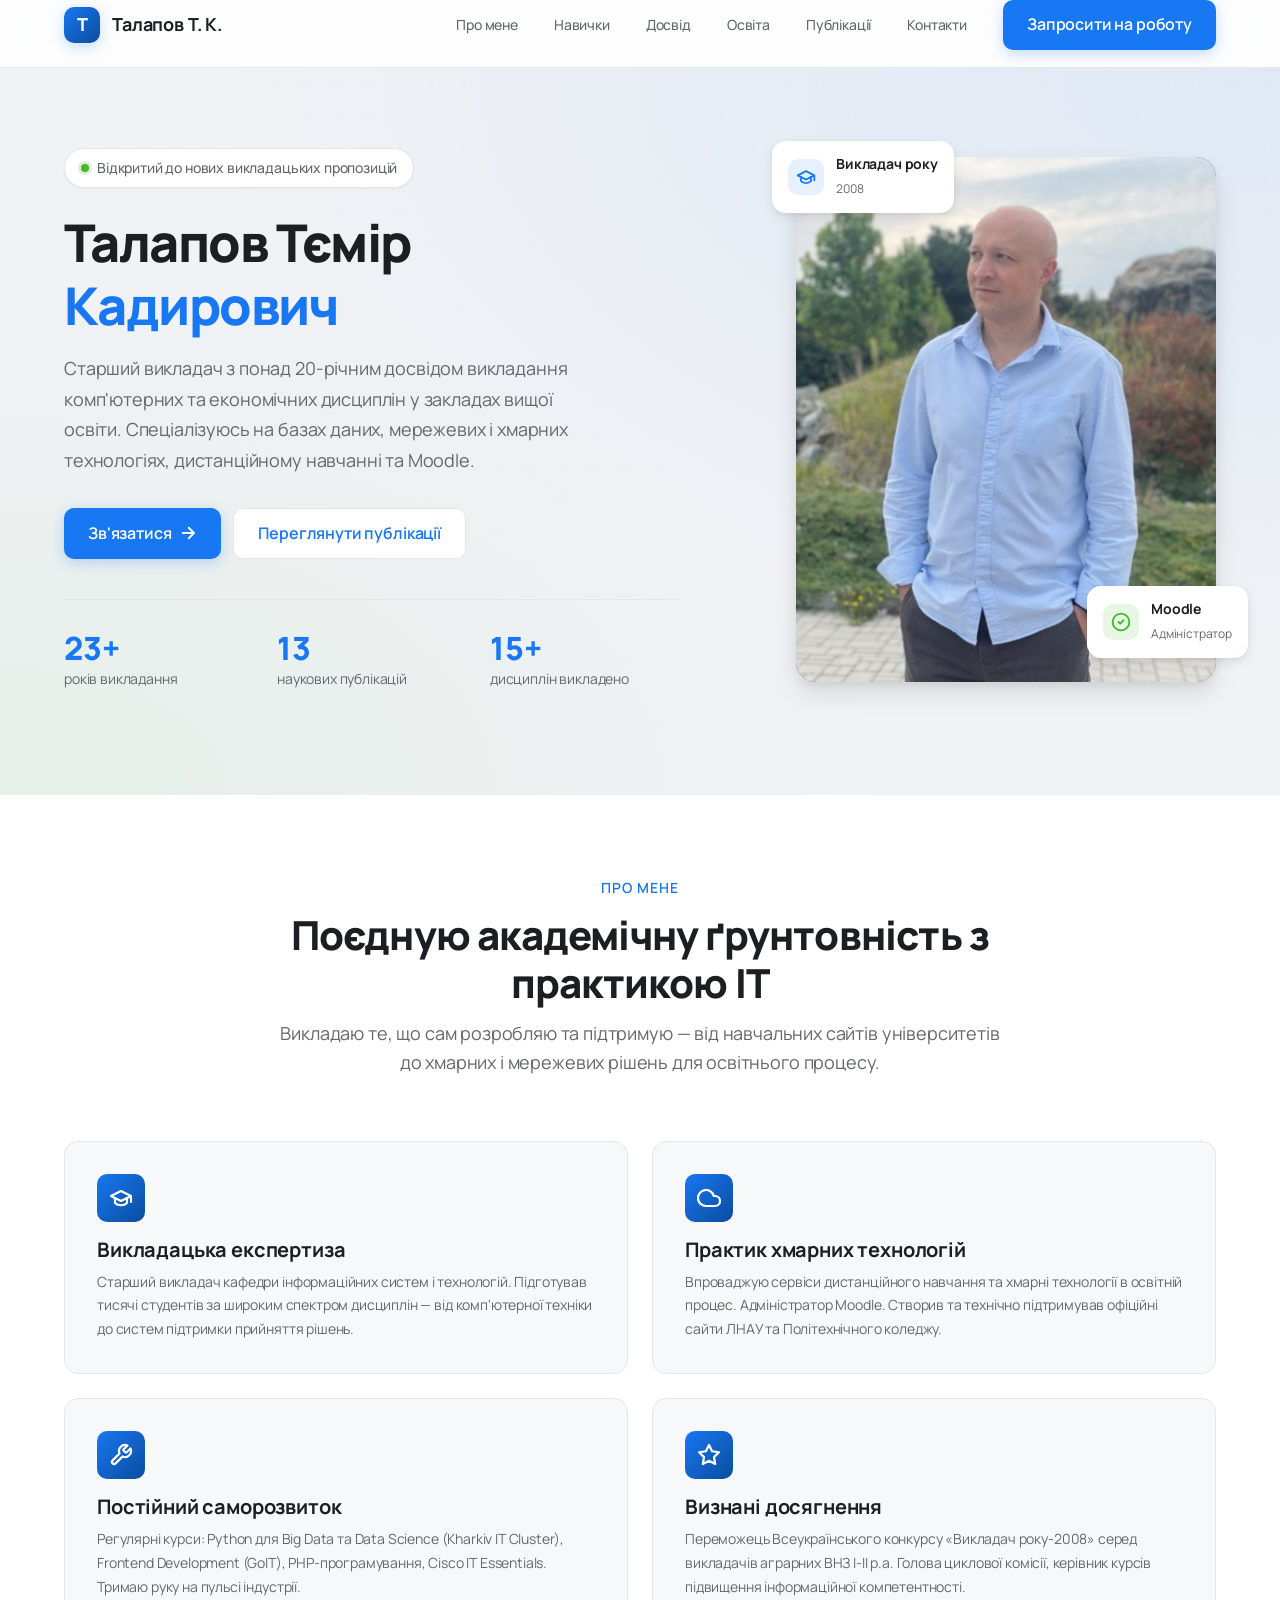
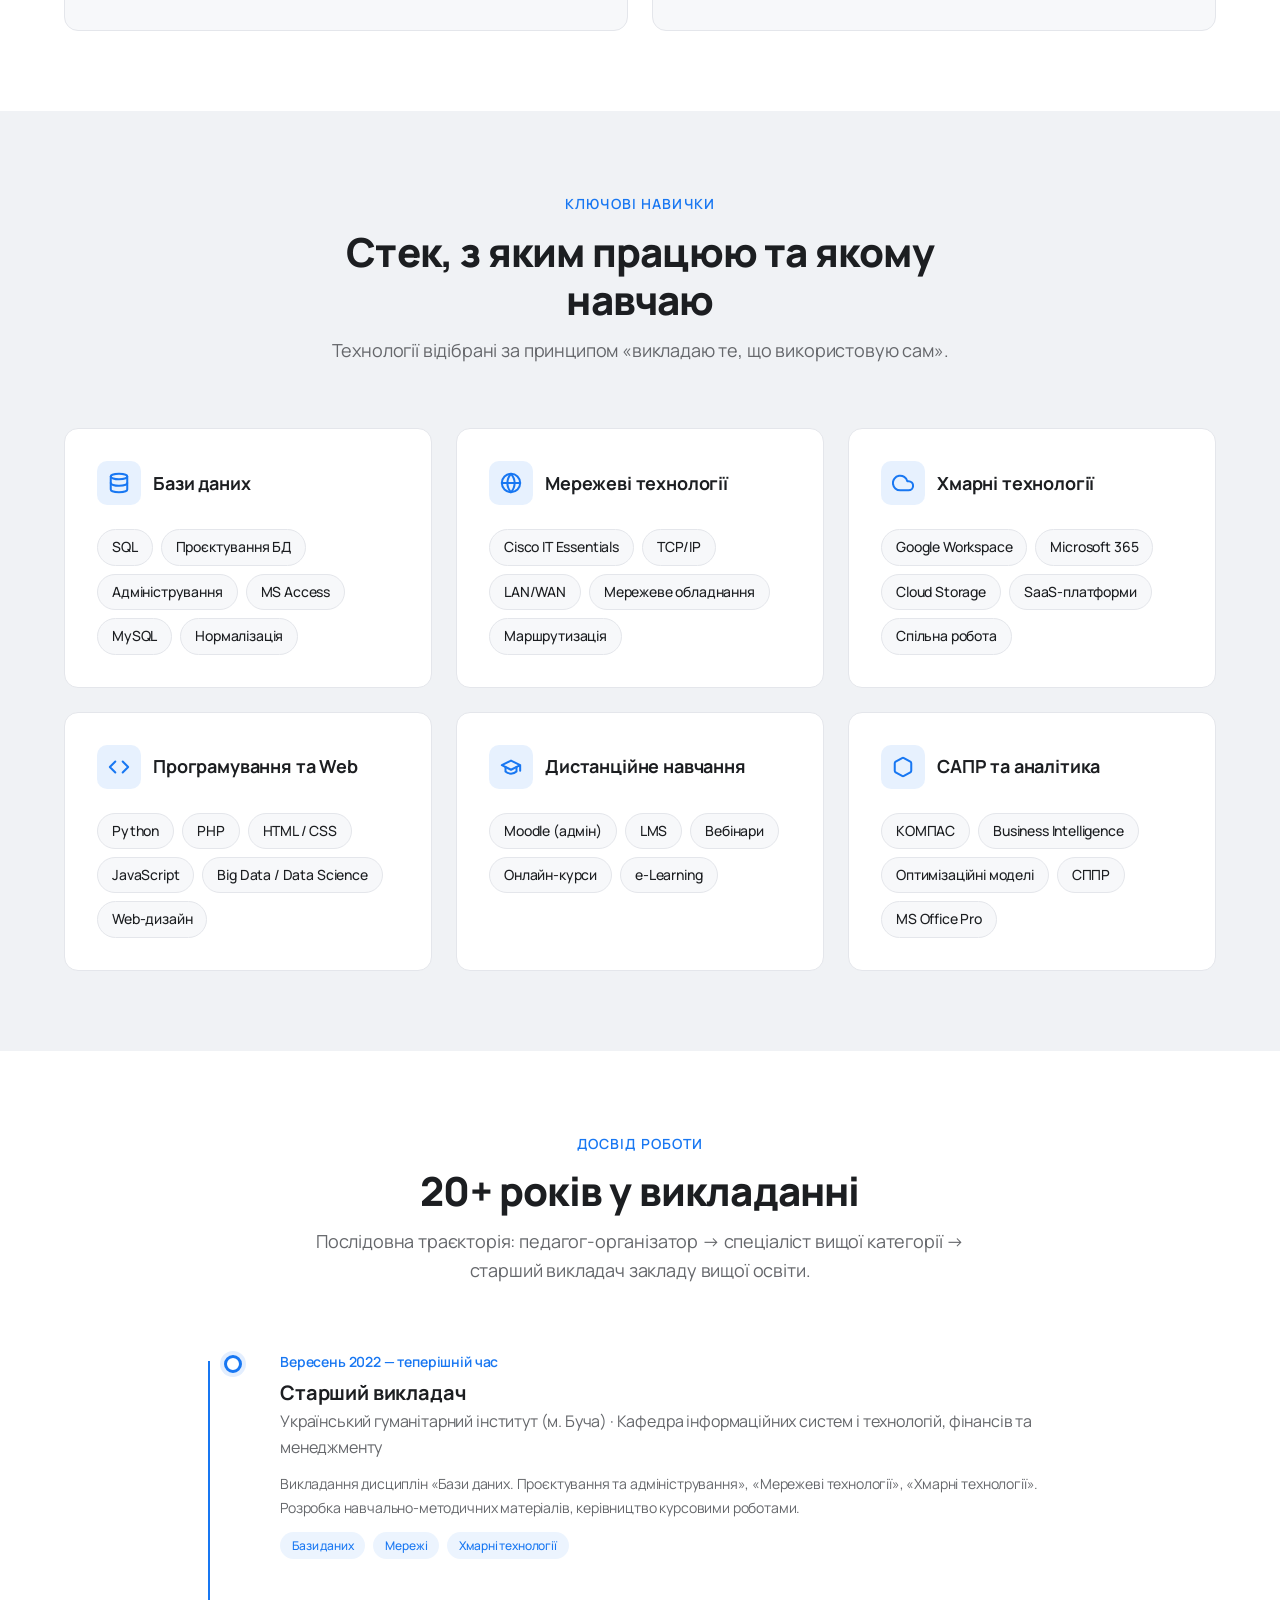
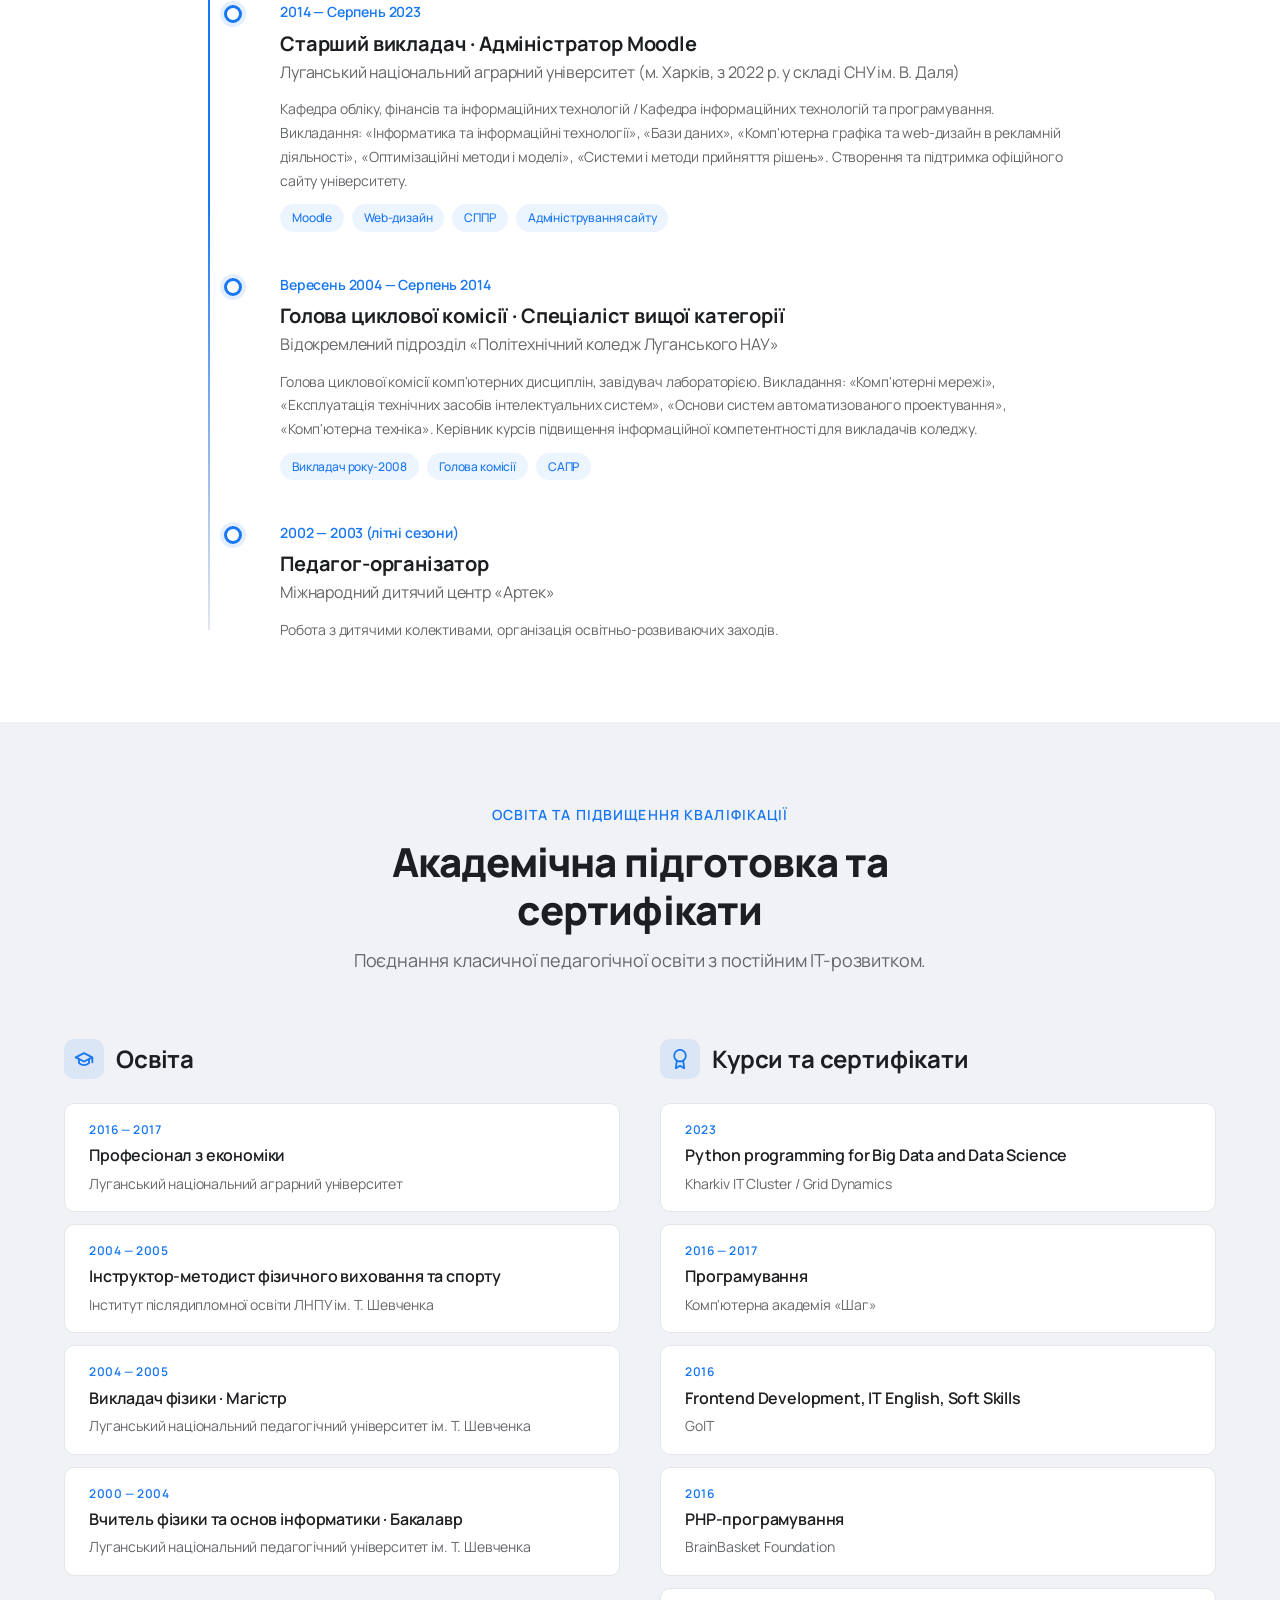
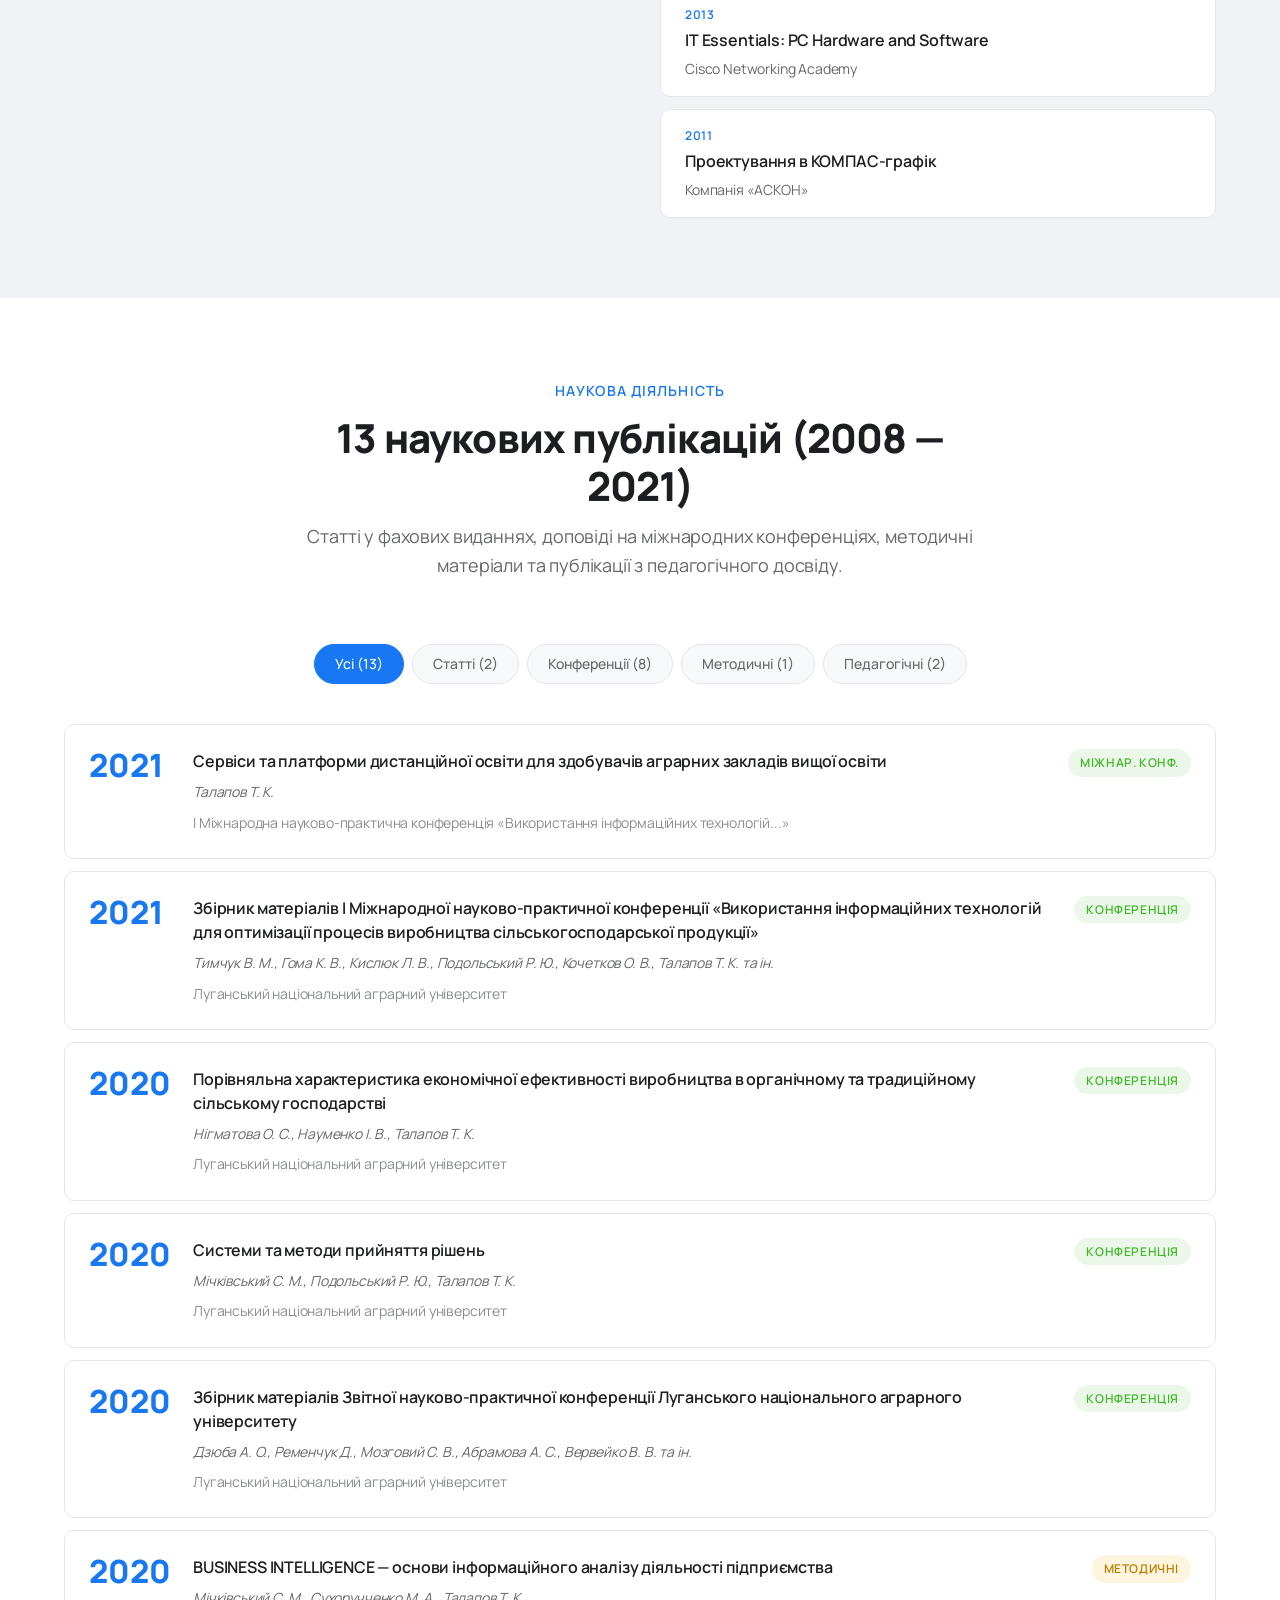
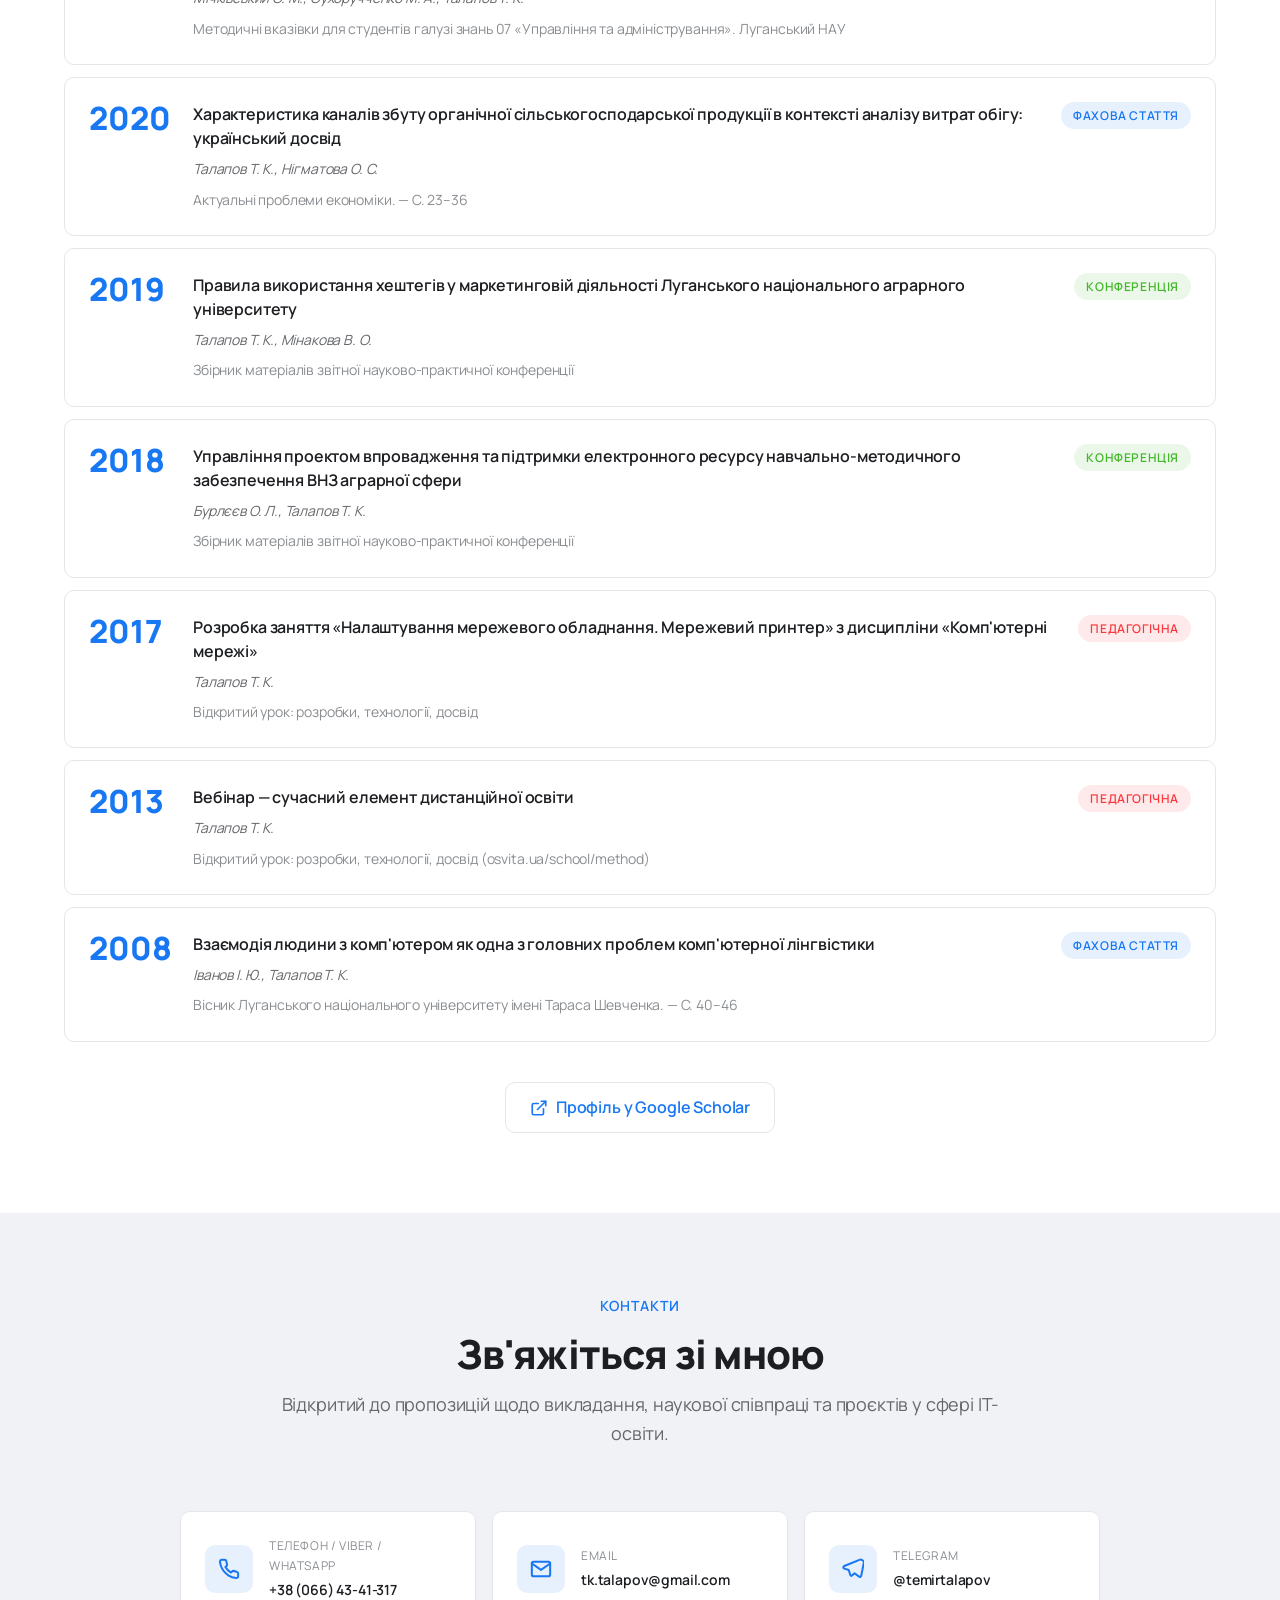
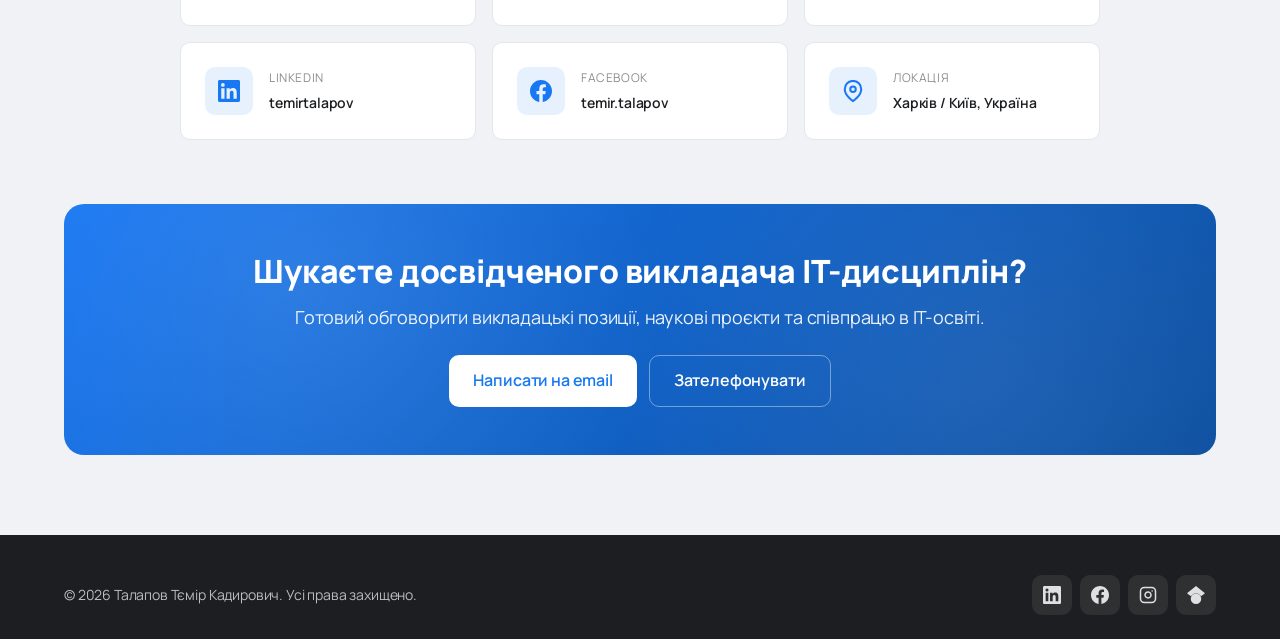
==== index.html @ cc90e3a1 "Upload files" ====
<!DOCTYPE html>
<html lang="uk">
<head>
  <meta charset="UTF-8" />
  <meta name="viewport" content="width=device-width, initial-scale=1.0" />
  <meta name="theme-color" content="#1877F2" />

  <title>Талапов Тємір Кадирович — Викладач комп'ютерних та економічних дисциплін</title>

  <meta name="description" content="Старший викладач з 20+ роками досвіду в IT та економіці. Бази даних, мережеві та хмарні технології, дистанційне навчання, Moodle, Python." />
  <meta name="author" content="Талапов Тємір Кадирович" />
  <meta name="keywords" content="викладач, IT, бази даних, мережеві технології, хмарні технології, Moodle, дистанційна освіта, Python, web-дизайн, Україна" />

  <!-- Open Graph -->
  <meta property="og:type" content="profile" />
  <meta property="og:title" content="Талапов Тємір Кадирович — Викладач IT та економічних дисциплін" />
  <meta property="og:description" content="Старший викладач з 20+ роками досвіду. Бази даних, мережеві та хмарні технології, Python, дистанційна освіта." />
  <meta property="og:locale" content="uk_UA" />
  <meta property="og:image" content="img/avatar.jpg" />

  <!-- Twitter -->
  <meta name="twitter:card" content="summary_large_image" />
  <meta name="twitter:title" content="Талапов Тємір Кадирович" />
  <meta name="twitter:description" content="Викладач IT та економічних дисциплін. 20+ років досвіду." />

  <!-- Favicon -->
  <link rel="icon" type="image/svg+xml" href="img/favicon.svg" />

  <!-- Шрифти Google Fonts — Manrope (сучасний, чистий, добре читається) -->
  <link rel="preconnect" href="https://fonts.googleapis.com" />
  <link rel="preconnect" href="https://fonts.gstatic.com" crossorigin />
  <link href="https://fonts.googleapis.com/css2?family=Manrope:wght@400;500;600;700;800&display=swap" rel="stylesheet" />

  <!-- Стилі -->
  <link rel="stylesheet" href="css/reset.css" />
  <link rel="stylesheet" href="css/variables.css" />
  <link rel="stylesheet" href="css/style.css" />

  <!-- Schema.org JSON-LD -->
  <script type="application/ld+json">
  {
    "@context": "https://schema.org",
    "@type": "Person",
    "name": "Талапов Тємір Кадирович",
    "jobTitle": "Старший викладач комп'ютерних та економічних дисциплін",
    "email": "tk.talapov@gmail.com",
    "telephone": "+380664341317",
    "image": "img/avatar.jpg",
    "url": "https://www.linkedin.com/in/temirtalapov/",
    "sameAs": [
      "https://www.facebook.com/temir.talapov",
      "https://www.instagram.com/temir.talapov",
      "https://www.linkedin.com/in/temirtalapov/",
      "https://scholar.google.com/citations?user=VJrEhkQAAAAJ"
    ],
    "knowsLanguage": ["uk", "ru", "en", "cs"],
    "knowsAbout": [
      "Бази даних",
      "Мережеві технології",
      "Хмарні технології",
      "Python",
      "Moodle",
      "Дистанційне навчання",
      "Business Intelligence"
    ]
  }
  </script>
</head>

<body>

  <!-- ============================================
       HEADER
       ============================================ -->
  <header class="header" role="banner">
    <div class="container">
      <div class="header__inner">

        <a href="#top" class="header__logo" aria-label="На початок сторінки">
          <span class="header__logo-mark" aria-hidden="true">Т</span>
          <span>Талапов Т. К.</span>
        </a>

        <nav class="nav" aria-label="Головна навігація">
          <ul class="nav__list" id="primary-nav">
            <li><a class="nav__link" href="#about">Про мене</a></li>
            <li><a class="nav__link" href="#skills">Навички</a></li>
            <li><a class="nav__link" href="#experience">Досвід</a></li>
            <li><a class="nav__link" href="#education">Освіта</a></li>
            <li><a class="nav__link" href="#publications">Публікації</a></li>
            <li><a class="nav__link" href="#contact">Контакти</a></li>
          </ul>

          <a href="#contact" class="btn btn--primary nav__cta">Запросити на роботу</a>

          <button
            class="nav__toggle"
            type="button"
            aria-label="Відкрити меню"
            aria-controls="primary-nav"
            aria-expanded="false"
          >
            <span class="nav__toggle-bar" aria-hidden="true"></span>
          </button>
        </nav>

      </div>
    </div>
  </header>

  <main id="top">

    <!-- ============================================
         HERO
         ============================================ -->
    <section class="hero">
      <div class="container">
        <div class="hero__inner">

          <div class="hero__content">
            <span class="hero__badge">
              <span class="hero__badge-dot" aria-hidden="true"></span>
              Відкритий до нових викладацьких пропозицій
            </span>

            <h1 class="hero__title">
              Талапов Тємір<br />
              <span class="hero__title-accent">Кадирович</span>
            </h1>

            <p class="hero__lead">
              Старший викладач з понад 20-річним досвідом викладання комп'ютерних та економічних дисциплін у закладах вищої освіти. Спеціалізуюсь на базах даних, мережевих і хмарних технологіях, дистанційному навчанні та Moodle.
            </p>

            <div class="hero__actions">
              <a href="#contact" class="btn btn--primary">
                Зв'язатися
                <svg class="btn__icon" viewBox="0 0 24 24" fill="none" stroke="currentColor" stroke-width="2.5" stroke-linecap="round" stroke-linejoin="round" aria-hidden="true">
                  <path d="M5 12h14M13 5l7 7-7 7" />
                </svg>
              </a>
              <a href="#publications" class="btn btn--secondary">
                Переглянути публікації
              </a>
            </div>

            <div class="hero__stats">
              <div class="hero__stat">
                <div class="hero__stat-value" data-years-since="2003">20+</div>
                <div class="hero__stat-label">років викладання</div>
              </div>
              <div class="hero__stat">
                <div class="hero__stat-value">13</div>
                <div class="hero__stat-label">наукових публікацій</div>
              </div>
              <div class="hero__stat">
                <div class="hero__stat-value">15+</div>
                <div class="hero__stat-label">дисциплін викладено</div>
              </div>
            </div>
          </div>

          <div class="hero__photo">
            <div class="hero__photo-wrapper">
              <img
                src="img/avatar.jpg"
                alt="Талапов Тємір Кадирович — викладач комп'ютерних та економічних дисциплін"
                class="hero__photo-img"
                width="420"
                height="525"
                loading="eager"
              />
            </div>

            <div class="hero__photo-decor hero__photo-decor--top" aria-hidden="true">
              <div class="hero__decor-icon">
                <svg width="20" height="20" viewBox="0 0 24 24" fill="none" stroke="currentColor" stroke-width="2.2" stroke-linecap="round" stroke-linejoin="round">
                  <path d="M22 10v6M2 10l10-5 10 5-10 5z" />
                  <path d="M6 12v5c3 3 9 3 12 0v-5" />
                </svg>
              </div>
              <div>
                <span class="hero__decor-strong">Викладач року</span>
                <span class="hero__decor-text">2008</span>
              </div>
            </div>

            <div class="hero__photo-decor hero__photo-decor--bottom" aria-hidden="true">
              <div class="hero__decor-icon hero__decor-icon--green">
                <svg width="20" height="20" viewBox="0 0 24 24" fill="none" stroke="currentColor" stroke-width="2.2" stroke-linecap="round" stroke-linejoin="round">
                  <path d="M9 12l2 2 4-4" />
                  <circle cx="12" cy="12" r="10" />
                </svg>
              </div>
              <div>
                <span class="hero__decor-strong">Moodle</span>
                <span class="hero__decor-text">Адміністратор</span>
              </div>
            </div>
          </div>

        </div>
      </div>
    </section>


    <!-- ============================================
         ABOUT
         ============================================ -->
    <section class="section about" id="about">
      <div class="container">

        <header class="section__header reveal">
          <span class="section__eyebrow">Про мене</span>
          <h2 class="section__title">Поєдную академічну ґрунтовність з практикою IT</h2>
          <p class="section__subtitle">
            Викладаю те, що сам розробляю та підтримую — від навчальних сайтів університетів до хмарних і мережевих рішень для освітнього процесу.
          </p>
        </header>

        <div class="about__grid">

          <article class="about__card reveal">
            <div class="about__card-icon" aria-hidden="true">
              <svg width="24" height="24" viewBox="0 0 24 24" fill="none" stroke="currentColor" stroke-width="2.2" stroke-linecap="round" stroke-linejoin="round">
                <path d="M22 10v6M2 10l10-5 10 5-10 5z" />
                <path d="M6 12v5c3 3 9 3 12 0v-5" />
              </svg>
            </div>
            <h3 class="about__card-title">Викладацька експертиза</h3>
            <p class="about__card-text">
              Старший викладач кафедри інформаційних систем і технологій. Підготував тисячі студентів за широким спектром дисциплін — від комп'ютерної техніки до систем підтримки прийняття рішень.
            </p>
          </article>

          <article class="about__card reveal">
            <div class="about__card-icon" aria-hidden="true">
              <svg width="24" height="24" viewBox="0 0 24 24" fill="none" stroke="currentColor" stroke-width="2.2" stroke-linecap="round" stroke-linejoin="round">
                <path d="M18 10h-1.26A8 8 0 109 20h9a5 5 0 000-10z" />
              </svg>
            </div>
            <h3 class="about__card-title">Практик хмарних технологій</h3>
            <p class="about__card-text">
              Впроваджую сервіси дистанційного навчання та хмарні технології в освітній процес. Адміністратор Moodle. Створив та технічно підтримував офіційні сайти ЛНАУ та Політехнічного коледжу.
            </p>
          </article>

          <article class="about__card reveal">
            <div class="about__card-icon" aria-hidden="true">
              <svg width="24" height="24" viewBox="0 0 24 24" fill="none" stroke="currentColor" stroke-width="2.2" stroke-linecap="round" stroke-linejoin="round">
                <path d="M14.7 6.3a1 1 0 000 1.4l1.6 1.6a1 1 0 001.4 0l3.77-3.77a6 6 0 01-7.94 7.94l-6.91 6.91a2.12 2.12 0 01-3-3l6.91-6.91a6 6 0 017.94-7.94l-3.76 3.76z" />
              </svg>
            </div>
            <h3 class="about__card-title">Постійний саморозвиток</h3>
            <p class="about__card-text">
              Регулярні курси: Python для Big Data та Data Science (Kharkiv IT Cluster), Frontend Development (GoIT), PHP-програмування, Cisco IT Essentials. Тримаю руку на пульсі індустрії.
            </p>
          </article>

          <article class="about__card reveal">
            <div class="about__card-icon" aria-hidden="true">
              <svg width="24" height="24" viewBox="0 0 24 24" fill="none" stroke="currentColor" stroke-width="2.2" stroke-linecap="round" stroke-linejoin="round">
                <path d="M12 2l3.09 6.26L22 9.27l-5 4.87 1.18 6.88L12 17.77l-6.18 3.25L7 14.14 2 9.27l6.91-1.01L12 2z" />
              </svg>
            </div>
            <h3 class="about__card-title">Визнані досягнення</h3>
            <p class="about__card-text">
              Переможець Всеукраїнського конкурсу «Викладач року-2008» серед викладачів аграрних ВНЗ І-ІІ р.а. Голова циклової комісії, керівник курсів підвищення інформаційної компетентності.
            </p>
          </article>

        </div>
      </div>
    </section>


    <!-- ============================================
         SKILLS
         ============================================ -->
    <section class="section skills" id="skills">
      <div class="container">

        <header class="section__header reveal">
          <span class="section__eyebrow">Ключові навички</span>
          <h2 class="section__title">Стек, з яким працюю та якому навчаю</h2>
          <p class="section__subtitle">
            Технології відібрані за принципом «викладаю те, що використовую сам».
          </p>
        </header>

        <div class="skills__grid">

          <article class="skill-card reveal">
            <header class="skill-card__header">
              <div class="skill-card__icon" aria-hidden="true">
                <svg width="22" height="22" viewBox="0 0 24 24" fill="none" stroke="currentColor" stroke-width="2.2" stroke-linecap="round" stroke-linejoin="round">
                  <ellipse cx="12" cy="5" rx="9" ry="3"/><path d="M21 12c0 1.66-4 3-9 3s-9-1.34-9-3"/><path d="M3 5v14c0 1.66 4 3 9 3s9-1.34 9-3V5"/>
                </svg>
              </div>
              <h3 class="skill-card__title">Бази даних</h3>
            </header>
            <ul class="skill-card__list">
              <li class="skill-tag">SQL</li>
              <li class="skill-tag">Проєктування БД</li>
              <li class="skill-tag">Адміністрування</li>
              <li class="skill-tag">MS Access</li>
              <li class="skill-tag">MySQL</li>
              <li class="skill-tag">Нормалізація</li>
            </ul>
          </article>

          <article class="skill-card reveal">
            <header class="skill-card__header">
              <div class="skill-card__icon" aria-hidden="true">
                <svg width="22" height="22" viewBox="0 0 24 24" fill="none" stroke="currentColor" stroke-width="2.2" stroke-linecap="round" stroke-linejoin="round">
                  <circle cx="12" cy="12" r="10"/><line x1="2" y1="12" x2="22" y2="12"/><path d="M12 2a15.3 15.3 0 014 10 15.3 15.3 0 01-4 10 15.3 15.3 0 01-4-10 15.3 15.3 0 014-10z"/>
                </svg>
              </div>
              <h3 class="skill-card__title">Мережеві технології</h3>
            </header>
            <ul class="skill-card__list">
              <li class="skill-tag">Cisco IT Essentials</li>
              <li class="skill-tag">TCP/IP</li>
              <li class="skill-tag">LAN/WAN</li>
              <li class="skill-tag">Мережеве обладнання</li>
              <li class="skill-tag">Маршрутизація</li>
            </ul>
          </article>

          <article class="skill-card reveal">
            <header class="skill-card__header">
              <div class="skill-card__icon" aria-hidden="true">
                <svg width="22" height="22" viewBox="0 0 24 24" fill="none" stroke="currentColor" stroke-width="2.2" stroke-linecap="round" stroke-linejoin="round">
                  <path d="M18 10h-1.26A8 8 0 109 20h9a5 5 0 000-10z"/>
                </svg>
              </div>
              <h3 class="skill-card__title">Хмарні технології</h3>
            </header>
            <ul class="skill-card__list">
              <li class="skill-tag">Google Workspace</li>
              <li class="skill-tag">Microsoft 365</li>
              <li class="skill-tag">Cloud Storage</li>
              <li class="skill-tag">SaaS-платформи</li>
              <li class="skill-tag">Спільна робота</li>
            </ul>
          </article>

          <article class="skill-card reveal">
            <header class="skill-card__header">
              <div class="skill-card__icon" aria-hidden="true">
                <svg width="22" height="22" viewBox="0 0 24 24" fill="none" stroke="currentColor" stroke-width="2.2" stroke-linecap="round" stroke-linejoin="round">
                  <polyline points="16 18 22 12 16 6"/><polyline points="8 6 2 12 8 18"/>
                </svg>
              </div>
              <h3 class="skill-card__title">Програмування та Web</h3>
            </header>
            <ul class="skill-card__list">
              <li class="skill-tag">Python</li>
              <li class="skill-tag">PHP</li>
              <li class="skill-tag">HTML / CSS</li>
              <li class="skill-tag">JavaScript</li>
              <li class="skill-tag">Big Data / Data Science</li>
              <li class="skill-tag">Web-дизайн</li>
            </ul>
          </article>

          <article class="skill-card reveal">
            <header class="skill-card__header">
              <div class="skill-card__icon" aria-hidden="true">
                <svg width="22" height="22" viewBox="0 0 24 24" fill="none" stroke="currentColor" stroke-width="2.2" stroke-linecap="round" stroke-linejoin="round">
                  <path d="M22 10v6M2 10l10-5 10 5-10 5z"/><path d="M6 12v5c3 3 9 3 12 0v-5"/>
                </svg>
              </div>
              <h3 class="skill-card__title">Дистанційне навчання</h3>
            </header>
            <ul class="skill-card__list">
              <li class="skill-tag">Moodle (адмін)</li>
              <li class="skill-tag">LMS</li>
              <li class="skill-tag">Вебінари</li>
              <li class="skill-tag">Онлайн-курси</li>
              <li class="skill-tag">e-Learning</li>
            </ul>
          </article>

          <article class="skill-card reveal">
            <header class="skill-card__header">
              <div class="skill-card__icon" aria-hidden="true">
                <svg width="22" height="22" viewBox="0 0 24 24" fill="none" stroke="currentColor" stroke-width="2.2" stroke-linecap="round" stroke-linejoin="round">
                  <path d="M21 16V8a2 2 0 00-1-1.73l-7-4a2 2 0 00-2 0l-7 4A2 2 0 003 8v8a2 2 0 001 1.73l7 4a2 2 0 002 0l7-4A2 2 0 0021 16z"/>
                </svg>
              </div>
              <h3 class="skill-card__title">САПР та аналітика</h3>
            </header>
            <ul class="skill-card__list">
              <li class="skill-tag">КОМПАС</li>
              <li class="skill-tag">Business Intelligence</li>
              <li class="skill-tag">Оптимізаційні моделі</li>
              <li class="skill-tag">СППР</li>
              <li class="skill-tag">MS Office Pro</li>
            </ul>
          </article>

        </div>
      </div>
    </section>


    <!-- ============================================
         EXPERIENCE
         ============================================ -->
    <section class="section experience" id="experience">
      <div class="container">

        <header class="section__header reveal">
          <span class="section__eyebrow">Досвід роботи</span>
          <h2 class="section__title">20+ років у викладанні</h2>
          <p class="section__subtitle">
            Послідовна траєкторія: педагог-організатор → спеціаліст вищої категорії → старший викладач закладу вищої освіти.
          </p>
        </header>

        <ol class="timeline">

          <li class="timeline__item reveal">
            <span class="timeline__period">Вересень 2022 — теперішній час</span>
            <h3 class="timeline__role">Старший викладач</h3>
            <p class="timeline__org">
              Український гуманітарний інститут (м. Буча) · Кафедра інформаційних систем і технологій, фінансів та менеджменту
            </p>
            <p class="timeline__details">
              Викладання дисциплін «Бази даних. Проєктування та адміністрування», «Мережеві технології», «Хмарні технології». Розробка навчально-методичних матеріалів, керівництво курсовими роботами.
            </p>
            <ul class="timeline__chips">
              <li class="timeline__chip">Бази даних</li>
              <li class="timeline__chip">Мережі</li>
              <li class="timeline__chip">Хмарні технології</li>
            </ul>
          </li>

          <li class="timeline__item reveal">
            <span class="timeline__period">2014 — Серпень 2023</span>
            <h3 class="timeline__role">Старший викладач · Адміністратор Moodle</h3>
            <p class="timeline__org">
              Луганський національний аграрний університет (м. Харків, з 2022 р. у складі СНУ ім. В. Даля)
            </p>
            <p class="timeline__details">
              Кафедра обліку, фінансів та інформаційних технологій / Кафедра інформаційних технологій та програмування. Викладання: «Інформатика та інформаційні технології», «Бази даних», «Комп'ютерна графіка та web-дизайн в рекламній діяльності», «Оптимізаційні методи і моделі», «Системи і методи прийняття рішень». Створення та підтримка офіційного сайту університету.
            </p>
            <ul class="timeline__chips">
              <li class="timeline__chip">Moodle</li>
              <li class="timeline__chip">Web-дизайн</li>
              <li class="timeline__chip">СППР</li>
              <li class="timeline__chip">Адміністрування сайту</li>
            </ul>
          </li>

          <li class="timeline__item reveal">
            <span class="timeline__period">Вересень 2004 — Серпень 2014</span>
            <h3 class="timeline__role">Голова циклової комісії · Спеціаліст вищої категорії</h3>
            <p class="timeline__org">
              Відокремлений підрозділ «Політехнічний коледж Луганського НАУ»
            </p>
            <p class="timeline__details">
              Голова циклової комісії комп'ютерних дисциплін, завідувач лабораторією. Викладання: «Комп'ютерні мережі», «Експлуатація технічних засобів інтелектуальних систем», «Основи систем автоматизованого проектування», «Комп'ютерна техніка». Керівник курсів підвищення інформаційної компетентності для викладачів коледжу.
            </p>
            <ul class="timeline__chips">
              <li class="timeline__chip">Викладач року-2008</li>
              <li class="timeline__chip">Голова комісії</li>
              <li class="timeline__chip">САПР</li>
            </ul>
          </li>

          <li class="timeline__item reveal">
            <span class="timeline__period">2002 — 2003 (літні сезони)</span>
            <h3 class="timeline__role">Педагог-організатор</h3>
            <p class="timeline__org">Міжнародний дитячий центр «Артек»</p>
            <p class="timeline__details">
              Робота з дитячими колективами, організація освітньо-розвиваючих заходів.
            </p>
          </li>

        </ol>
      </div>
    </section>


    <!-- ============================================
         EDUCATION & COURSES
         ============================================ -->
    <section class="section education-section" id="education">
      <div class="container">

        <header class="section__header reveal">
          <span class="section__eyebrow">Освіта та підвищення кваліфікації</span>
          <h2 class="section__title">Академічна підготовка та сертифікати</h2>
          <p class="section__subtitle">
            Поєднання класичної педагогічної освіти з постійним IT-розвитком.
          </p>
        </header>

        <div class="education__grid">

          <div class="education reveal">
            <h3 class="education__column-title">
              <span class="education__column-icon" aria-hidden="true">
                <svg width="20" height="20" viewBox="0 0 24 24" fill="none" stroke="currentColor" stroke-width="2.2" stroke-linecap="round" stroke-linejoin="round">
                  <path d="M22 10v6M2 10l10-5 10 5-10 5z"/><path d="M6 12v5c3 3 9 3 12 0v-5"/>
                </svg>
              </span>
              Освіта
            </h3>

            <ul class="education__list">
              <li class="education__item">
                <div class="education__year">2016 — 2017</div>
                <div class="education__title">Професіонал з економіки</div>
                <div class="education__org">Луганський національний аграрний університет</div>
              </li>
              <li class="education__item">
                <div class="education__year">2004 — 2005</div>
                <div class="education__title">Інструктор-методист фізичного виховання та спорту</div>
                <div class="education__org">Інститут післядипломної освіти ЛНПУ ім. Т. Шевченка</div>
              </li>
              <li class="education__item">
                <div class="education__year">2004 — 2005</div>
                <div class="education__title">Викладач фізики · Магістр</div>
                <div class="education__org">Луганський національний педагогічний університет ім. Т. Шевченка</div>
              </li>
              <li class="education__item">
                <div class="education__year">2000 — 2004</div>
                <div class="education__title">Вчитель фізики та основ інформатики · Бакалавр</div>
                <div class="education__org">Луганський національний педагогічний університет ім. Т. Шевченка</div>
              </li>
            </ul>
          </div>

          <div class="education reveal">
            <h3 class="education__column-title">
              <span class="education__column-icon" aria-hidden="true">
                <svg width="20" height="20" viewBox="0 0 24 24" fill="none" stroke="currentColor" stroke-width="2.2" stroke-linecap="round" stroke-linejoin="round">
                  <circle cx="12" cy="8" r="7"/><polyline points="8.21 13.89 7 23 12 20 17 23 15.79 13.88"/>
                </svg>
              </span>
              Курси та сертифікати
            </h3>

            <ul class="education__list">
              <li class="education__item">
                <div class="education__year">2023</div>
                <div class="education__title">Python programming for Big Data and Data Science</div>
                <div class="education__org">Kharkiv IT Cluster / Grid Dynamics</div>
              </li>
              <li class="education__item">
                <div class="education__year">2016 — 2017</div>
                <div class="education__title">Програмування</div>
                <div class="education__org">Комп'ютерна академія «Шаг»</div>
              </li>
              <li class="education__item">
                <div class="education__year">2016</div>
                <div class="education__title">Frontend Development, IT English, Soft Skills</div>
                <div class="education__org">GoIT</div>
              </li>
              <li class="education__item">
                <div class="education__year">2016</div>
                <div class="education__title">PHP-програмування</div>
                <div class="education__org">BrainBasket Foundation</div>
              </li>
              <li class="education__item">
                <div class="education__year">2013</div>
                <div class="education__title">IT Essentials: PC Hardware and Software</div>
                <div class="education__org">Cisco Networking Academy</div>
              </li>
              <li class="education__item">
                <div class="education__year">2011</div>
                <div class="education__title">Проектування в КОМПАС-графік</div>
                <div class="education__org">Компанія «АСКОН»</div>
              </li>
            </ul>
          </div>

        </div>
      </div>
    </section>


    <!-- ============================================
         PUBLICATIONS
         ============================================ -->
    <section class="section publications" id="publications">
      <div class="container">

        <header class="section__header reveal">
          <span class="section__eyebrow">Наукова діяльність</span>
          <h2 class="section__title">13 наукових публікацій (2008 — 2021)</h2>
          <p class="section__subtitle">
            Статті у фахових виданнях, доповіді на міжнародних конференціях, методичні матеріали та публікації з педагогічного досвіду.
          </p>
        </header>

        <div class="pubs__filters reveal" role="group" aria-label="Фільтр публікацій">
          <button class="pubs__filter is-active" data-filter="all" aria-pressed="true">Усі (13)</button>
          <button class="pubs__filter" data-filter="article" aria-pressed="false">Статті (2)</button>
          <button class="pubs__filter" data-filter="conference" aria-pressed="false">Конференції (8)</button>
          <button class="pubs__filter" data-filter="methodical" aria-pressed="false">Методичні (1)</button>
          <button class="pubs__filter" data-filter="pedagogical" aria-pressed="false">Педагогічні (2)</button>
        </div>

        <ol class="pubs__list reveal">

          <li class="pub-card" data-type="conference">
            <div class="pub-card__year">2021</div>
            <div class="pub-card__content">
              <h3 class="pub-card__title">Сервіси та платформи дистанційної освіти для здобувачів аграрних закладів вищої освіти</h3>
              <p class="pub-card__authors">Талапов Т. К.</p>
              <p class="pub-card__source">І Міжнародна науково-практична конференція «Використання інформаційних технологій...»</p>
            </div>
            <span class="pub-card__type pub-card__type--conference">Міжнар. конф.</span>
          </li>

          <li class="pub-card" data-type="conference">
            <div class="pub-card__year">2021</div>
            <div class="pub-card__content">
              <h3 class="pub-card__title">Збірник матеріалів І Міжнародної науково-практичної конференції «Використання інформаційних технологій для оптимізації процесів виробництва сільськогосподарської продукції»</h3>
              <p class="pub-card__authors">Тимчук В. М., Гома К. В., Кислюк Л. В., Подольський Р. Ю., Кочетков О. В., Талапов Т. К. та ін.</p>
              <p class="pub-card__source">Луганський національний аграрний університет</p>
            </div>
            <span class="pub-card__type pub-card__type--conference">Конференція</span>
          </li>

          <li class="pub-card" data-type="conference">
            <div class="pub-card__year">2020</div>
            <div class="pub-card__content">
              <h3 class="pub-card__title">Порівняльна характеристика економічної ефективності виробництва в органічному та традиційному сільському господарстві</h3>
              <p class="pub-card__authors">Нігматова О. С., Науменко І. В., Талапов Т. К.</p>
              <p class="pub-card__source">Луганський національний аграрний університет</p>
            </div>
            <span class="pub-card__type pub-card__type--conference">Конференція</span>
          </li>

          <li class="pub-card" data-type="conference">
            <div class="pub-card__year">2020</div>
            <div class="pub-card__content">
              <h3 class="pub-card__title">Системи та методи прийняття рішень</h3>
              <p class="pub-card__authors">Мічківський С. М., Подольський Р. Ю., Талапов Т. К.</p>
              <p class="pub-card__source">Луганський національний аграрний університет</p>
            </div>
            <span class="pub-card__type pub-card__type--conference">Конференція</span>
          </li>

          <li class="pub-card" data-type="conference">
            <div class="pub-card__year">2020</div>
            <div class="pub-card__content">
              <h3 class="pub-card__title">Збірник матеріалів Звітної науково-практичної конференції Луганського національного аграрного університету</h3>
              <p class="pub-card__authors">Дзюба А. О., Ременчук Д., Мозговий С. В., Абрамова А. С., Вервейко В. В. та ін.</p>
              <p class="pub-card__source">Луганський національний аграрний університет</p>
            </div>
            <span class="pub-card__type pub-card__type--conference">Конференція</span>
          </li>

          <li class="pub-card" data-type="methodical">
            <div class="pub-card__year">2020</div>
            <div class="pub-card__content">
              <h3 class="pub-card__title">BUSINESS INTELLIGENCE — основи інформаційного аналізу діяльності підприємства</h3>
              <p class="pub-card__authors">Мічківський С. М., Сухоручченко М. А., Талапов Т. К.</p>
              <p class="pub-card__source">Методичні вказівки для студентів галузі знань 07 «Управління та адміністрування». Луганський НАУ</p>
            </div>
            <span class="pub-card__type pub-card__type--methodical">Методичні</span>
          </li>

          <li class="pub-card" data-type="article">
            <div class="pub-card__year">2020</div>
            <div class="pub-card__content">
              <h3 class="pub-card__title">Характеристика каналів збуту органічної сільськогосподарської продукції в контексті аналізу витрат обігу: український досвід</h3>
              <p class="pub-card__authors">Талапов Т. К., Нігматова О. С.</p>
              <p class="pub-card__source">Актуальні проблеми економіки. — С. 23–36</p>
            </div>
            <span class="pub-card__type pub-card__type--article">Фахова стаття</span>
          </li>

          <li class="pub-card" data-type="conference">
            <div class="pub-card__year">2019</div>
            <div class="pub-card__content">
              <h3 class="pub-card__title">Правила використання хештегів у маркетинговій діяльності Луганського національного аграрного університету</h3>
              <p class="pub-card__authors">Талапов Т. К., Мінакова В. О.</p>
              <p class="pub-card__source">Збірник матеріалів звітної науково-практичної конференції</p>
            </div>
            <span class="pub-card__type pub-card__type--conference">Конференція</span>
          </li>

          <li class="pub-card" data-type="conference">
            <div class="pub-card__year">2018</div>
            <div class="pub-card__content">
              <h3 class="pub-card__title">Управління проектом впровадження та підтримки електронного ресурсу навчально-методичного забезпечення ВНЗ аграрної сфери</h3>
              <p class="pub-card__authors">Бурлєєв О. Л., Талапов Т. К.</p>
              <p class="pub-card__source">Збірник матеріалів звітної науково-практичної конференції</p>
            </div>
            <span class="pub-card__type pub-card__type--conference">Конференція</span>
          </li>

          <li class="pub-card" data-type="pedagogical">
            <div class="pub-card__year">2017</div>
            <div class="pub-card__content">
              <h3 class="pub-card__title">Розробка заняття «Налаштування мережевого обладнання. Мережевий принтер» з дисципліни «Комп'ютерні мережі»</h3>
              <p class="pub-card__authors">Талапов Т. К.</p>
              <p class="pub-card__source">Відкритий урок: розробки, технології, досвід</p>
            </div>
            <span class="pub-card__type pub-card__type--pedagogical">Педагогічна</span>
          </li>

          <li class="pub-card" data-type="pedagogical">
            <div class="pub-card__year">2013</div>
            <div class="pub-card__content">
              <h3 class="pub-card__title">Вебінар — сучасний елемент дистанційної освіти</h3>
              <p class="pub-card__authors">Талапов Т. К.</p>
              <p class="pub-card__source">Відкритий урок: розробки, технології, досвід (osvita.ua/school/method)</p>
            </div>
            <span class="pub-card__type pub-card__type--pedagogical">Педагогічна</span>
          </li>

          <li class="pub-card" data-type="article">
            <div class="pub-card__year">2008</div>
            <div class="pub-card__content">
              <h3 class="pub-card__title">Взаємодія людини з комп'ютером як одна з головних проблем комп'ютерної лінгвістики</h3>
              <p class="pub-card__authors">Іванов І. Ю., Талапов Т. К.</p>
              <p class="pub-card__source">Вісник Луганського національного університету імені Тараса Шевченка. — С. 40–46</p>
            </div>
            <span class="pub-card__type pub-card__type--article">Фахова стаття</span>
          </li>

        </ol>

        <div class="pubs__cta reveal">
          <a href="https://scholar.google.com/citations?user=VJrEhkQAAAAJ&hl=uk" class="btn btn--secondary" target="_blank" rel="noopener noreferrer">
            <svg class="btn__icon" viewBox="0 0 24 24" fill="none" stroke="currentColor" stroke-width="2.2" stroke-linecap="round" stroke-linejoin="round" aria-hidden="true">
              <path d="M18 13v6a2 2 0 01-2 2H5a2 2 0 01-2-2V8a2 2 0 012-2h6"/>
              <polyline points="15 3 21 3 21 9"/>
              <line x1="10" y1="14" x2="21" y2="3"/>
            </svg>
            Профіль у Google Scholar
          </a>
        </div>
      </div>
    </section>


    <!-- ============================================
         CONTACT
         ============================================ -->
    <section class="section contact" id="contact">
      <div class="container">

        <header class="section__header reveal">
          <span class="section__eyebrow">Контакти</span>
          <h2 class="section__title">Зв'яжіться зі мною</h2>
          <p class="section__subtitle">
            Відкритий до пропозицій щодо викладання, наукової співпраці та проєктів у сфері IT-освіти.
          </p>
        </header>

        <div class="contact__grid reveal">

          <a href="tel:+380664341317" class="contact-card">
            <div class="contact-card__icon" aria-hidden="true">
              <svg width="22" height="22" viewBox="0 0 24 24" fill="none" stroke="currentColor" stroke-width="2.2" stroke-linecap="round" stroke-linejoin="round">
                <path d="M22 16.92v3a2 2 0 01-2.18 2 19.79 19.79 0 01-8.63-3.07 19.5 19.5 0 01-6-6 19.79 19.79 0 01-3.07-8.67A2 2 0 014.11 2h3a2 2 0 012 1.72 12.84 12.84 0 00.7 2.81 2 2 0 01-.45 2.11L8.09 9.91a16 16 0 006 6l1.27-1.27a2 2 0 012.11-.45 12.84 12.84 0 002.81.7A2 2 0 0122 16.92z"/>
              </svg>
            </div>
            <div>
              <div class="contact-card__label">Телефон / Viber / WhatsApp</div>
              <div class="contact-card__value">+38 (066) 43-41-317</div>
            </div>
          </a>

          <a href="mailto:tk.talapov@gmail.com" class="contact-card">
            <div class="contact-card__icon" aria-hidden="true">
              <svg width="22" height="22" viewBox="0 0 24 24" fill="none" stroke="currentColor" stroke-width="2.2" stroke-linecap="round" stroke-linejoin="round">
                <path d="M4 4h16c1.1 0 2 .9 2 2v12c0 1.1-.9 2-2 2H4c-1.1 0-2-.9-2-2V6c0-1.1.9-2 2-2z"/>
                <polyline points="22,6 12,13 2,6"/>
              </svg>
            </div>
            <div>
              <div class="contact-card__label">Email</div>
              <div class="contact-card__value">tk.talapov@gmail.com</div>
            </div>
          </a>

          <a href="https://t.me/temirtalapov" class="contact-card" target="_blank" rel="noopener noreferrer">
            <div class="contact-card__icon" aria-hidden="true">
              <svg width="22" height="22" viewBox="0 0 24 24" fill="none" stroke="currentColor" stroke-width="2.2" stroke-linecap="round" stroke-linejoin="round">
                <path d="M21.73 2.27a2 2 0 00-2.06-.46L2.5 8.71a1.5 1.5 0 00.13 2.85l4.7 1.46 1.83 5.79a1 1 0 001.66.39l2.84-2.5 4.95 3.62a1.5 1.5 0 002.36-.93l3-15a2 2 0 00-.24-1.12z"/>
              </svg>
            </div>
            <div>
              <div class="contact-card__label">Telegram</div>
              <div class="contact-card__value">@temirtalapov</div>
            </div>
          </a>

          <a href="https://www.linkedin.com/in/temirtalapov/" class="contact-card" target="_blank" rel="noopener noreferrer">
            <div class="contact-card__icon" aria-hidden="true">
              <svg width="22" height="22" viewBox="0 0 24 24" fill="currentColor">
                <path d="M20.45 20.45h-3.55v-5.57c0-1.33-.02-3.04-1.85-3.04-1.85 0-2.13 1.45-2.13 2.94v5.67H9.36V9h3.41v1.56h.05c.48-.9 1.64-1.85 3.37-1.85 3.6 0 4.27 2.37 4.27 5.45v6.29zM5.34 7.43a2.06 2.06 0 11-.01-4.13 2.06 2.06 0 01.01 4.13zm1.78 13.02H3.56V9h3.56v11.45zM22.22 0H1.77C.79 0 0 .77 0 1.72v20.56C0 23.23.79 24 1.77 24h20.45c.98 0 1.78-.77 1.78-1.72V1.72C24 .77 23.2 0 22.22 0z"/>
              </svg>
            </div>
            <div>
              <div class="contact-card__label">LinkedIn</div>
              <div class="contact-card__value">temirtalapov</div>
            </div>
          </a>

          <a href="https://www.facebook.com/temir.talapov" class="contact-card" target="_blank" rel="noopener noreferrer">
            <div class="contact-card__icon" aria-hidden="true">
              <svg width="22" height="22" viewBox="0 0 24 24" fill="currentColor">
                <path d="M24 12.07C24 5.41 18.63 0 12 0S0 5.41 0 12.07C0 18.1 4.39 23.1 10.13 24v-8.44H7.08v-3.49h3.05V9.41c0-3.02 1.79-4.69 4.53-4.69 1.31 0 2.69.24 2.69.24v2.97h-1.51c-1.49 0-1.96.93-1.96 1.89v2.26h3.32l-.53 3.49h-2.79V24C19.61 23.1 24 18.1 24 12.07z"/>
              </svg>
            </div>
            <div>
              <div class="contact-card__label">Facebook</div>
              <div class="contact-card__value">temir.talapov</div>
            </div>
          </a>

          <div class="contact-card">
            <div class="contact-card__icon" aria-hidden="true">
              <svg width="22" height="22" viewBox="0 0 24 24" fill="none" stroke="currentColor" stroke-width="2.2" stroke-linecap="round" stroke-linejoin="round">
                <path d="M21 10c0 7-9 13-9 13s-9-6-9-13a9 9 0 0118 0z"/>
                <circle cx="12" cy="10" r="3"/>
              </svg>
            </div>
            <div>
              <div class="contact-card__label">Локація</div>
              <div class="contact-card__value">Харків / Київ, Україна</div>
            </div>
          </div>

        </div>

        <div class="contact__cta-block reveal">
          <h3 class="contact__cta-title">Шукаєте досвідченого викладача IT-дисциплін?</h3>
          <p class="contact__cta-text">
            Готовий обговорити викладацькі позиції, наукові проєкти та співпрацю в IT-освіті.
          </p>
          <div class="contact__cta-actions">
            <a href="mailto:tk.talapov@gmail.com" class="btn btn--white">
              Написати на email
            </a>
            <a href="tel:+380664341317" class="btn btn--outline-white">
              Зателефонувати
            </a>
          </div>
        </div>

      </div>
    </section>

  </main>


  <!-- ============================================
       FOOTER
       ============================================ -->
  <footer class="footer">
    <div class="container">
      <div class="footer__inner">

        <p class="footer__copy">
          © <span id="current-year">2026</span> Талапов Тємір Кадирович. Усі права захищено.
        </p>

        <div class="footer__socials">
          <a href="https://www.linkedin.com/in/temirtalapov/" class="footer__social" target="_blank" rel="noopener noreferrer" aria-label="LinkedIn">
            <svg width="18" height="18" viewBox="0 0 24 24" fill="currentColor"><path d="M20.45 20.45h-3.55v-5.57c0-1.33-.02-3.04-1.85-3.04-1.85 0-2.13 1.45-2.13 2.94v5.67H9.36V9h3.41v1.56h.05c.48-.9 1.64-1.85 3.37-1.85 3.6 0 4.27 2.37 4.27 5.45v6.29zM5.34 7.43a2.06 2.06 0 11-.01-4.13 2.06 2.06 0 01.01 4.13zm1.78 13.02H3.56V9h3.56v11.45zM22.22 0H1.77C.79 0 0 .77 0 1.72v20.56C0 23.23.79 24 1.77 24h20.45c.98 0 1.78-.77 1.78-1.72V1.72C24 .77 23.2 0 22.22 0z"/></svg>
          </a>
          <a href="https://www.facebook.com/temir.talapov" class="footer__social" target="_blank" rel="noopener noreferrer" aria-label="Facebook">
            <svg width="18" height="18" viewBox="0 0 24 24" fill="currentColor"><path d="M24 12.07C24 5.41 18.63 0 12 0S0 5.41 0 12.07C0 18.1 4.39 23.1 10.13 24v-8.44H7.08v-3.49h3.05V9.41c0-3.02 1.79-4.69 4.53-4.69 1.31 0 2.69.24 2.69.24v2.97h-1.51c-1.49 0-1.96.93-1.96 1.89v2.26h3.32l-.53 3.49h-2.79V24C19.61 23.1 24 18.1 24 12.07z"/></svg>
          </a>
          <a href="https://www.instagram.com/temir.talapov" class="footer__social" target="_blank" rel="noopener noreferrer" aria-label="Instagram">
            <svg width="18" height="18" viewBox="0 0 24 24" fill="none" stroke="currentColor" stroke-width="2" stroke-linecap="round" stroke-linejoin="round"><rect x="2" y="2" width="20" height="20" rx="5" ry="5"/><path d="M16 11.37A4 4 0 1112.63 8 4 4 0 0116 11.37z"/><line x1="17.5" y1="6.5" x2="17.51" y2="6.5"/></svg>
          </a>
          <a href="https://scholar.google.com/citations?user=VJrEhkQAAAAJ&hl=uk" class="footer__social" target="_blank" rel="noopener noreferrer" aria-label="Google Scholar">
            <svg width="18" height="18" viewBox="0 0 24 24" fill="currentColor"><path d="M5.242 13.769L0 9.5 12 0l12 9.5-5.242 4.269C17.548 11.249 14.978 9.5 12 9.5c-2.977 0-5.548 1.748-6.758 4.269zM12 10a7 7 0 1 0 0 14 7 7 0 0 0 0-14z"/></svg>
          </a>
        </div>

      </div>
    </div>
  </footer>

  <script>
    // Поточний рік у футері
    document.getElementById('current-year').textContent = new Date().getFullYear();
  </script>
  <script src="js/main.js" defer></script>

</body>
</html>
---- css/variables.css ----
/* ============================================
   DESIGN TOKENS — Facebook palette
   ============================================ */

:root {
  /* === Facebook Brand Colors === */
  --color-primary: #1877f2;
  --color-primary-hover: #166fe5;
  --color-primary-dark: #0a4d9e;
  --color-secondary: #42b72a;
  --color-secondary-hover: #36a420;

  /* === Neutrals === */
  --color-bg: #f0f2f5;
  --color-surface: #ffffff;
  --color-surface-alt: #f7f8fa;
  --color-border: #e4e6eb;
  --color-border-strong: #ced0d4;

  /* === Text === */
  --color-text: #1c1e21;
  --color-text-secondary: #65676b;
  --color-text-muted: #8a8d91;
  --color-text-on-primary: #ffffff;

  /* === Accents === */
  --color-success: #42b72a;
  --color-warning: #f7b928;
  --color-danger: #fa383e;

  /* === Typography === */
  --font-display: "Manrope", -apple-system, BlinkMacSystemFont, "Segoe UI", sans-serif;
  --font-body: "Manrope", -apple-system, BlinkMacSystemFont, "Segoe UI", Roboto, sans-serif;

  --fs-xs: 0.75rem;     /* 12px */
  --fs-sm: 0.875rem;    /* 14px */
  --fs-base: 1rem;      /* 16px */
  --fs-md: 1.125rem;    /* 18px */
  --fs-lg: 1.25rem;     /* 20px */
  --fs-xl: 1.5rem;      /* 24px */
  --fs-2xl: 2rem;       /* 32px */
  --fs-3xl: 2.5rem;     /* 40px */
  --fs-4xl: 3.25rem;    /* 52px */

  /* === Spacing === */
  --space-1: 0.25rem;
  --space-2: 0.5rem;
  --space-3: 0.75rem;
  --space-4: 1rem;
  --space-5: 1.5rem;
  --space-6: 2rem;
  --space-7: 2.5rem;
  --space-8: 3rem;
  --space-10: 4rem;
  --space-12: 5rem;
  --space-16: 6.5rem;

  /* === Border radius === */
  --radius-sm: 6px;
  --radius-md: 10px;
  --radius-lg: 14px;
  --radius-xl: 20px;
  --radius-full: 9999px;

  /* === Shadows (subtle, FB-style) === */
  --shadow-xs: 0 1px 2px rgba(0, 0, 0, 0.05);
  --shadow-sm: 0 2px 4px rgba(0, 0, 0, 0.05), 0 1px 2px rgba(0, 0, 0, 0.04);
  --shadow-md: 0 4px 12px rgba(0, 0, 0, 0.08), 0 2px 4px rgba(0, 0, 0, 0.04);
  --shadow-lg: 0 12px 24px rgba(0, 0, 0, 0.1), 0 4px 8px rgba(0, 0, 0, 0.05);
  --shadow-primary: 0 4px 14px rgba(24, 119, 242, 0.25);

  /* === Layout === */
  --container-max: 1200px;
  --container-narrow: 920px;
  --header-height: 68px;

  /* === Transitions === */
  --transition-fast: 150ms cubic-bezier(0.4, 0, 0.2, 1);
  --transition-base: 250ms cubic-bezier(0.4, 0, 0.2, 1);
  --transition-slow: 400ms cubic-bezier(0.4, 0, 0.2, 1);

  /* === Z-index === */
  --z-header: 100;
  --z-overlay: 200;
  --z-modal: 300;
}
---- css/style.css ----
/* ============================================
   GLOBAL
   ============================================ */

body {
  font-family: var(--font-body);
  font-size: var(--fs-base);
  color: var(--color-text);
  background-color: var(--color-bg);
  font-weight: 400;
  letter-spacing: -0.01em;
}

.container {
  width: 100%;
  max-width: var(--container-max);
  margin: 0 auto;
  padding: 0 var(--space-5);
}

.container--narrow {
  max-width: var(--container-narrow);
}

/* === Section base === */
.section {
  padding: var(--space-12) 0;
}

.section__header {
  text-align: center;
  max-width: 720px;
  margin: 0 auto var(--space-10);
}

.section__eyebrow {
  display: inline-block;
  font-size: var(--fs-sm);
  font-weight: 600;
  color: var(--color-primary);
  text-transform: uppercase;
  letter-spacing: 0.08em;
  margin-bottom: var(--space-3);
}

.section__title {
  font-size: var(--fs-3xl);
  font-weight: 800;
  color: var(--color-text);
  margin-bottom: var(--space-3);
  letter-spacing: -0.02em;
}

.section__subtitle {
  font-size: var(--fs-md);
  color: var(--color-text-secondary);
  line-height: 1.6;
}

/* ============================================
   BUTTONS
   ============================================ */

.btn {
  display: inline-flex;
  align-items: center;
  justify-content: center;
  gap: var(--space-2);
  padding: 0.75rem 1.5rem;
  font-size: var(--fs-base);
  font-weight: 600;
  border-radius: var(--radius-md);
  transition: all var(--transition-base);
  white-space: nowrap;
  user-select: none;
}

.btn--primary {
  background-color: var(--color-primary);
  color: var(--color-text-on-primary);
  box-shadow: var(--shadow-primary);
}

.btn--primary:hover {
  background-color: var(--color-primary-hover);
  transform: translateY(-1px);
  box-shadow: 0 6px 20px rgba(24, 119, 242, 0.35);
}

.btn--primary:active {
  transform: translateY(0);
}

.btn--secondary {
  background-color: var(--color-surface);
  color: var(--color-primary);
  border: 1.5px solid var(--color-border);
}

.btn--secondary:hover {
  border-color: var(--color-primary);
  background-color: rgba(24, 119, 242, 0.04);
}

.btn--success {
  background-color: var(--color-secondary);
  color: var(--color-text-on-primary);
}

.btn--success:hover {
  background-color: var(--color-secondary-hover);
  transform: translateY(-1px);
}

.btn--ghost {
  color: var(--color-text);
  background: transparent;
}

.btn--ghost:hover {
  background-color: var(--color-bg);
}

.btn__icon {
  width: 18px;
  height: 18px;
  flex-shrink: 0;
}

/* ============================================
   HEADER
   ============================================ */

.header {
  position: sticky;
  top: 0;
  z-index: var(--z-header);
  background-color: rgba(255, 255, 255, 0.85);
  backdrop-filter: blur(12px);
  -webkit-backdrop-filter: blur(12px);
  border-bottom: 1px solid var(--color-border);
  height: var(--header-height);
  transition: box-shadow var(--transition-base);
}

.header.is-scrolled {
  box-shadow: var(--shadow-sm);
}

.header__inner {
  display: flex;
  align-items: center;
  justify-content: space-between;
  height: 100%;
}

.header__logo {
  display: flex;
  align-items: center;
  gap: var(--space-3);
  font-weight: 700;
  font-size: var(--fs-md);
  color: var(--color-text);
}

.header__logo-mark {
  width: 36px;
  height: 36px;
  border-radius: var(--radius-md);
  background: linear-gradient(135deg, var(--color-primary), var(--color-primary-dark));
  display: grid;
  place-items: center;
  color: white;
  font-weight: 800;
  font-size: var(--fs-md);
  box-shadow: var(--shadow-primary);
}

.nav {
  display: flex;
  align-items: center;
  gap: var(--space-2);
}

.nav__list {
  display: flex;
  gap: var(--space-1);
}

.nav__link {
  display: block;
  padding: var(--space-2) var(--space-4);
  font-size: var(--fs-sm);
  font-weight: 500;
  color: var(--color-text-secondary);
  border-radius: var(--radius-md);
  transition: all var(--transition-fast);
}

.nav__link:hover {
  color: var(--color-primary);
  background-color: rgba(24, 119, 242, 0.06);
}

.nav__cta {
  margin-left: var(--space-3);
}

.nav__toggle {
  display: none;
  width: 44px;
  height: 44px;
  align-items: center;
  justify-content: center;
  border-radius: var(--radius-md);
}

.nav__toggle:hover {
  background-color: var(--color-bg);
}

.nav__toggle-bar {
  position: relative;
  width: 22px;
  height: 2px;
  background-color: var(--color-text);
  border-radius: 2px;
  transition: all var(--transition-base);
}

.nav__toggle-bar::before,
.nav__toggle-bar::after {
  content: "";
  position: absolute;
  left: 0;
  width: 22px;
  height: 2px;
  background-color: var(--color-text);
  border-radius: 2px;
  transition: all var(--transition-base);
}

.nav__toggle-bar::before {
  top: -7px;
}

.nav__toggle-bar::after {
  top: 7px;
}

.nav__toggle.is-open .nav__toggle-bar {
  background-color: transparent;
}

.nav__toggle.is-open .nav__toggle-bar::before {
  top: 0;
  transform: rotate(45deg);
}

.nav__toggle.is-open .nav__toggle-bar::after {
  top: 0;
  transform: rotate(-45deg);
}

/* ============================================
   HERO
   ============================================ */

.hero {
  position: relative;
  padding: var(--space-12) 0 var(--space-16);
  background:
    radial-gradient(ellipse at top right, rgba(24, 119, 242, 0.08), transparent 60%),
    radial-gradient(ellipse at bottom left, rgba(66, 183, 42, 0.06), transparent 50%),
    var(--color-bg);
  overflow: hidden;
}

.hero::before {
  content: "";
  position: absolute;
  inset: 0;
  background-image: radial-gradient(circle, rgba(24, 119, 242, 0.04) 1px, transparent 1px);
  background-size: 32px 32px;
  pointer-events: none;
  mask-image: linear-gradient(to bottom, black, transparent);
  -webkit-mask-image: linear-gradient(to bottom, black, transparent);
}

.hero__inner {
  position: relative;
  display: grid;
  grid-template-columns: 1.3fr 1fr;
  gap: var(--space-10);
  align-items: center;
}

.hero__badge {
  display: inline-flex;
  align-items: center;
  gap: var(--space-2);
  padding: 0.5rem 1rem;
  background-color: var(--color-surface);
  border: 1px solid var(--color-border);
  border-radius: var(--radius-full);
  font-size: var(--fs-sm);
  font-weight: 500;
  color: var(--color-text-secondary);
  margin-bottom: var(--space-5);
  box-shadow: var(--shadow-xs);
  animation: fadeInUp 0.6s ease-out;
}

.hero__badge-dot {
  width: 8px;
  height: 8px;
  border-radius: 50%;
  background-color: var(--color-secondary);
  box-shadow: 0 0 0 3px rgba(66, 183, 42, 0.2);
  animation: pulse 2s infinite;
}

.hero__title {
  font-size: var(--fs-4xl);
  font-weight: 800;
  letter-spacing: -0.03em;
  margin-bottom: var(--space-4);
  animation: fadeInUp 0.7s ease-out 0.1s backwards;
}

.hero__title-accent {
  color: var(--color-primary);
  position: relative;
  display: inline-block;
}

.hero__title-accent::after {
  content: "";
  position: absolute;
  bottom: 0.05em;
  left: 0;
  right: 0;
  height: 0.18em;
  background-color: rgba(24, 119, 242, 0.18);
  z-index: -1;
  border-radius: 2px;
}

.hero__lead {
  font-size: var(--fs-md);
  color: var(--color-text-secondary);
  margin-bottom: var(--space-6);
  line-height: 1.7;
  max-width: 520px;
  animation: fadeInUp 0.7s ease-out 0.2s backwards;
}

.hero__actions {
  display: flex;
  flex-wrap: wrap;
  gap: var(--space-3);
  margin-bottom: var(--space-7);
  animation: fadeInUp 0.7s ease-out 0.3s backwards;
}

.hero__stats {
  display: grid;
  grid-template-columns: repeat(3, 1fr);
  gap: var(--space-5);
  padding-top: var(--space-6);
  border-top: 1px solid var(--color-border);
  animation: fadeInUp 0.7s ease-out 0.4s backwards;
}

.hero__stat-value {
  font-size: var(--fs-2xl);
  font-weight: 800;
  color: var(--color-primary);
  line-height: 1;
  margin-bottom: var(--space-1);
}

.hero__stat-label {
  font-size: var(--fs-sm);
  color: var(--color-text-secondary);
}

/* === Hero photo === */

.hero__photo {
  position: relative;
  aspect-ratio: 4 / 5;
  max-width: 420px;
  justify-self: end;
  animation: fadeIn 0.8s ease-out 0.2s backwards;
}

.hero__photo-wrapper {
  position: relative;
  width: 100%;
  height: 100%;
  border-radius: var(--radius-xl);
  overflow: hidden;
  box-shadow: var(--shadow-lg);
  background: linear-gradient(135deg, var(--color-primary), var(--color-primary-dark));
}

.hero__photo-img {
  width: 100%;
  height: 100%;
  object-fit: cover;
  object-position: center top;
}

.hero__photo-decor {
  position: absolute;
  border-radius: var(--radius-lg);
  background-color: var(--color-surface);
  box-shadow: var(--shadow-md);
  padding: var(--space-3) var(--space-4);
  display: flex;
  align-items: center;
  gap: var(--space-3);
}

.hero__photo-decor--top {
  top: -16px;
  left: -24px;
  animation: float 4s ease-in-out infinite;
}

.hero__photo-decor--bottom {
  bottom: 24px;
  right: -32px;
  animation: float 4s ease-in-out infinite 2s;
}

.hero__decor-icon {
  width: 36px;
  height: 36px;
  border-radius: var(--radius-md);
  background-color: rgba(24, 119, 242, 0.1);
  color: var(--color-primary);
  display: grid;
  place-items: center;
  flex-shrink: 0;
}

.hero__decor-icon--green {
  background-color: rgba(66, 183, 42, 0.12);
  color: var(--color-secondary);
}

.hero__decor-text {
  font-size: var(--fs-xs);
  color: var(--color-text-secondary);
}

.hero__decor-strong {
  display: block;
  font-size: var(--fs-sm);
  font-weight: 700;
  color: var(--color-text);
}

/* ============================================
   ABOUT
   ============================================ */

.about {
  background-color: var(--color-surface);
}

.about__grid {
  display: grid;
  grid-template-columns: repeat(2, 1fr);
  gap: var(--space-5);
  margin-top: var(--space-8);
}

.about__card {
  padding: var(--space-6);
  background-color: var(--color-surface-alt);
  border: 1px solid var(--color-border);
  border-radius: var(--radius-lg);
  transition: all var(--transition-base);
}

.about__card:hover {
  transform: translateY(-2px);
  box-shadow: var(--shadow-md);
  border-color: var(--color-primary);
}

.about__card-icon {
  width: 48px;
  height: 48px;
  border-radius: var(--radius-md);
  background: linear-gradient(135deg, var(--color-primary), var(--color-primary-dark));
  color: white;
  display: grid;
  place-items: center;
  margin-bottom: var(--space-4);
}

.about__card-title {
  font-size: var(--fs-lg);
  font-weight: 700;
  margin-bottom: var(--space-2);
}

.about__card-text {
  font-size: var(--fs-sm);
  color: var(--color-text-secondary);
  line-height: 1.7;
}

/* ============================================
   SKILLS
   ============================================ */

.skills__grid {
  display: grid;
  grid-template-columns: repeat(3, 1fr);
  gap: var(--space-5);
}

.skill-card {
  padding: var(--space-6);
  background-color: var(--color-surface);
  border: 1px solid var(--color-border);
  border-radius: var(--radius-lg);
  transition: all var(--transition-base);
}

.skill-card:hover {
  transform: translateY(-3px);
  box-shadow: var(--shadow-md);
  border-color: var(--color-primary);
}

.skill-card__header {
  display: flex;
  align-items: center;
  gap: var(--space-3);
  margin-bottom: var(--space-5);
}

.skill-card__icon {
  width: 44px;
  height: 44px;
  border-radius: var(--radius-md);
  background: rgba(24, 119, 242, 0.1);
  color: var(--color-primary);
  display: grid;
  place-items: center;
  flex-shrink: 0;
}

.skill-card__title {
  font-size: var(--fs-md);
  font-weight: 700;
}

.skill-card__list {
  display: flex;
  flex-wrap: wrap;
  gap: var(--space-2);
}

.skill-tag {
  display: inline-block;
  padding: 0.375rem 0.875rem;
  font-size: var(--fs-sm);
  font-weight: 500;
  color: var(--color-text);
  background-color: var(--color-surface-alt);
  border: 1px solid var(--color-border);
  border-radius: var(--radius-full);
  transition: all var(--transition-fast);
}

.skill-tag:hover {
  background-color: rgba(24, 119, 242, 0.08);
  color: var(--color-primary);
  border-color: var(--color-primary);
}

/* ============================================
   EXPERIENCE — Timeline
   ============================================ */

.experience {
  background-color: var(--color-surface);
}

.timeline {
  position: relative;
  max-width: 880px;
  margin: 0 auto;
  padding-left: var(--space-8);
}

.timeline::before {
  content: "";
  position: absolute;
  left: 8px;
  top: 12px;
  bottom: 12px;
  width: 2px;
  background: linear-gradient(
    to bottom,
    var(--color-primary),
    var(--color-primary) 50%,
    var(--color-border)
  );
}

.timeline__item {
  position: relative;
  padding: 0 0 var(--space-7) var(--space-6);
}

.timeline__item:last-child {
  padding-bottom: 0;
}

.timeline__item::before {
  content: "";
  position: absolute;
  left: -24px;
  top: 6px;
  width: 18px;
  height: 18px;
  border-radius: 50%;
  background-color: var(--color-surface);
  border: 3px solid var(--color-primary);
  box-shadow: 0 0 0 4px rgba(24, 119, 242, 0.12);
}

.timeline__period {
  display: inline-block;
  font-size: var(--fs-sm);
  font-weight: 600;
  color: var(--color-primary);
  margin-bottom: var(--space-2);
}

.timeline__role {
  font-size: var(--fs-lg);
  font-weight: 700;
  margin-bottom: var(--space-1);
}

.timeline__org {
  font-size: var(--fs-base);
  color: var(--color-text-secondary);
  margin-bottom: var(--space-3);
}

.timeline__details {
  font-size: var(--fs-sm);
  color: var(--color-text-secondary);
  line-height: 1.7;
}

.timeline__chips {
  display: flex;
  flex-wrap: wrap;
  gap: var(--space-2);
  margin-top: var(--space-3);
}

.timeline__chip {
  font-size: var(--fs-xs);
  font-weight: 500;
  padding: 0.25rem 0.75rem;
  background-color: rgba(24, 119, 242, 0.08);
  color: var(--color-primary);
  border-radius: var(--radius-full);
}

/* ============================================
   EDUCATION & COURSES
   ============================================ */

.education__grid {
  display: grid;
  grid-template-columns: 1fr 1fr;
  gap: var(--space-7);
}

.education__column-title {
  display: flex;
  align-items: center;
  gap: var(--space-3);
  font-size: var(--fs-xl);
  font-weight: 700;
  margin-bottom: var(--space-5);
}

.education__column-icon {
  width: 40px;
  height: 40px;
  border-radius: var(--radius-md);
  background: rgba(24, 119, 242, 0.1);
  color: var(--color-primary);
  display: grid;
  place-items: center;
}

.education__list {
  display: flex;
  flex-direction: column;
  gap: var(--space-3);
}

.education__item {
  padding: var(--space-4) var(--space-5);
  background-color: var(--color-surface);
  border: 1px solid var(--color-border);
  border-radius: var(--radius-md);
  transition: all var(--transition-fast);
}

.education__item:hover {
  border-color: var(--color-primary);
  transform: translateX(4px);
}

.education__year {
  font-size: var(--fs-xs);
  font-weight: 600;
  color: var(--color-primary);
  text-transform: uppercase;
  letter-spacing: 0.05em;
  margin-bottom: var(--space-1);
}

.education__title {
  font-size: var(--fs-base);
  font-weight: 600;
  color: var(--color-text);
  margin-bottom: var(--space-1);
}

.education__org {
  font-size: var(--fs-sm);
  color: var(--color-text-secondary);
}

/* ============================================
   PUBLICATIONS
   ============================================ */

.publications {
  background-color: var(--color-surface);
}

.pubs__filters {
  display: flex;
  flex-wrap: wrap;
  justify-content: center;
  gap: var(--space-2);
  margin-bottom: var(--space-7);
}

.pubs__filter {
  padding: 0.5rem 1.25rem;
  font-size: var(--fs-sm);
  font-weight: 500;
  color: var(--color-text-secondary);
  background-color: var(--color-surface-alt);
  border: 1px solid var(--color-border);
  border-radius: var(--radius-full);
  transition: all var(--transition-fast);
}

.pubs__filter:hover {
  border-color: var(--color-primary);
  color: var(--color-primary);
}

.pubs__filter.is-active {
  background-color: var(--color-primary);
  color: white;
  border-color: var(--color-primary);
}

.pubs__list {
  display: grid;
  grid-template-columns: 1fr;
  gap: var(--space-3);
}

.pub-card {
  display: grid;
  grid-template-columns: 80px 1fr auto;
  gap: var(--space-5);
  align-items: start;
  padding: var(--space-5);
  background-color: var(--color-surface);
  border: 1px solid var(--color-border);
  border-radius: var(--radius-md);
  transition: all var(--transition-base);
}

.pub-card:hover {
  border-color: var(--color-primary);
  box-shadow: var(--shadow-sm);
}

.pub-card__year {
  font-size: var(--fs-2xl);
  font-weight: 800;
  color: var(--color-primary);
  line-height: 1;
}

.pub-card__content {
  min-width: 0;
}

.pub-card__title {
  font-size: var(--fs-base);
  font-weight: 600;
  margin-bottom: var(--space-2);
  line-height: 1.5;
}

.pub-card__authors {
  font-size: var(--fs-sm);
  color: var(--color-text-secondary);
  margin-bottom: var(--space-2);
  font-style: italic;
}

.pub-card__source {
  font-size: var(--fs-sm);
  color: var(--color-text-muted);
}

.pub-card__type {
  font-size: var(--fs-xs);
  font-weight: 600;
  padding: 0.25rem 0.75rem;
  border-radius: var(--radius-full);
  text-transform: uppercase;
  letter-spacing: 0.05em;
  white-space: nowrap;
}

.pub-card__type--article {
  background-color: rgba(24, 119, 242, 0.1);
  color: var(--color-primary);
}

.pub-card__type--conference {
  background-color: rgba(66, 183, 42, 0.1);
  color: var(--color-secondary);
}

.pub-card__type--methodical {
  background-color: rgba(247, 185, 40, 0.15);
  color: #b97f00;
}

.pub-card__type--pedagogical {
  background-color: rgba(250, 56, 62, 0.1);
  color: var(--color-danger);
}

.pubs__cta {
  display: flex;
  justify-content: center;
  margin-top: var(--space-7);
}

/* ============================================
   CONTACT
   ============================================ */

.contact__intro {
  text-align: center;
  max-width: 600px;
  margin: 0 auto var(--space-8);
  font-size: var(--fs-md);
  color: var(--color-text-secondary);
}

.contact__grid {
  display: grid;
  grid-template-columns: repeat(3, 1fr);
  gap: var(--space-4);
  max-width: 920px;
  margin: 0 auto;
}

.contact-card {
  display: flex;
  align-items: center;
  gap: var(--space-4);
  padding: var(--space-5);
  background-color: var(--color-surface);
  border: 1px solid var(--color-border);
  border-radius: var(--radius-md);
  transition: all var(--transition-base);
}

.contact-card:hover {
  transform: translateY(-2px);
  box-shadow: var(--shadow-md);
  border-color: var(--color-primary);
}

.contact-card__icon {
  width: 48px;
  height: 48px;
  border-radius: var(--radius-md);
  background-color: rgba(24, 119, 242, 0.1);
  color: var(--color-primary);
  display: grid;
  place-items: center;
  flex-shrink: 0;
  transition: all var(--transition-base);
}

.contact-card:hover .contact-card__icon {
  background-color: var(--color-primary);
  color: white;
}

.contact-card__label {
  font-size: var(--fs-xs);
  color: var(--color-text-muted);
  text-transform: uppercase;
  letter-spacing: 0.05em;
  margin-bottom: var(--space-1);
}

.contact-card__value {
  font-size: var(--fs-sm);
  font-weight: 600;
  color: var(--color-text);
  word-break: break-word;
}

.contact__cta-block {
  margin-top: var(--space-10);
  padding: var(--space-8);
  background: linear-gradient(135deg, var(--color-primary), var(--color-primary-dark));
  border-radius: var(--radius-xl);
  text-align: center;
  color: white;
  position: relative;
  overflow: hidden;
}

.contact__cta-block::before {
  content: "";
  position: absolute;
  inset: 0;
  background-image: radial-gradient(circle at 20% 30%, rgba(255, 255, 255, 0.1), transparent 40%),
                    radial-gradient(circle at 80% 70%, rgba(255, 255, 255, 0.08), transparent 40%);
  pointer-events: none;
}

.contact__cta-title {
  font-size: var(--fs-2xl);
  font-weight: 800;
  margin-bottom: var(--space-3);
  position: relative;
}

.contact__cta-text {
  font-size: var(--fs-md);
  opacity: 0.92;
  margin-bottom: var(--space-5);
  position: relative;
}

.contact__cta-actions {
  display: flex;
  flex-wrap: wrap;
  gap: var(--space-3);
  justify-content: center;
  position: relative;
}

.btn--white {
  background-color: white;
  color: var(--color-primary);
}

.btn--white:hover {
  background-color: var(--color-bg);
  transform: translateY(-1px);
}

.btn--outline-white {
  background: transparent;
  color: white;
  border: 1.5px solid rgba(255, 255, 255, 0.4);
}

.btn--outline-white:hover {
  border-color: white;
  background-color: rgba(255, 255, 255, 0.1);
}

/* ============================================
   FOOTER
   ============================================ */

.footer {
  background-color: var(--color-text);
  color: white;
  padding: var(--space-7) 0 var(--space-5);
}

.footer__inner {
  display: flex;
  justify-content: space-between;
  align-items: center;
  flex-wrap: wrap;
  gap: var(--space-4);
}

.footer__copy {
  font-size: var(--fs-sm);
  color: rgba(255, 255, 255, 0.7);
}

.footer__socials {
  display: flex;
  gap: var(--space-2);
}

.footer__social {
  width: 40px;
  height: 40px;
  display: grid;
  place-items: center;
  border-radius: var(--radius-md);
  background-color: rgba(255, 255, 255, 0.08);
  color: rgba(255, 255, 255, 0.85);
  transition: all var(--transition-fast);
}

.footer__social:hover {
  background-color: var(--color-primary);
  color: white;
  transform: translateY(-2px);
}

/* ============================================
   ANIMATIONS
   ============================================ */

@keyframes fadeIn {
  from { opacity: 0; }
  to { opacity: 1; }
}

@keyframes fadeInUp {
  from {
    opacity: 0;
    transform: translateY(20px);
  }
  to {
    opacity: 1;
    transform: translateY(0);
  }
}

@keyframes pulse {
  0%, 100% {
    box-shadow: 0 0 0 3px rgba(66, 183, 42, 0.2);
  }
  50% {
    box-shadow: 0 0 0 6px rgba(66, 183, 42, 0.05);
  }
}

@keyframes float {
  0%, 100% { transform: translateY(0); }
  50% { transform: translateY(-8px); }
}

/* Reveal on scroll */
.reveal {
  opacity: 0;
  transform: translateY(24px);
  transition: opacity 0.7s ease-out, transform 0.7s ease-out;
}

.reveal.is-visible {
  opacity: 1;
  transform: translateY(0);
}

/* ============================================
   RESPONSIVE — Tablet
   ============================================ */

@media (max-width: 1024px) {
  :root {
    --fs-4xl: 2.75rem;
    --fs-3xl: 2.25rem;
  }

  .hero__inner {
    grid-template-columns: 1fr;
    gap: var(--space-8);
    text-align: center;
  }

  .hero__lead {
    margin-left: auto;
    margin-right: auto;
  }

  .hero__actions {
    justify-content: center;
  }

  .hero__photo {
    justify-self: center;
    max-width: 360px;
  }

  .skills__grid {
    grid-template-columns: repeat(2, 1fr);
  }

  .contact__grid {
    grid-template-columns: repeat(2, 1fr);
  }
}

/* ============================================
   RESPONSIVE — Mobile
   ============================================ */

@media (max-width: 768px) {
  :root {
    --fs-4xl: 2.25rem;
    --fs-3xl: 1.875rem;
    --fs-2xl: 1.5rem;
    --space-12: 3.5rem;
    --space-16: 4.5rem;
  }

  .container {
    padding: 0 var(--space-4);
  }

  .section {
    padding: var(--space-10) 0;
  }

  /* Mobile nav */
  .nav__list {
    position: fixed;
    top: var(--header-height);
    left: 0;
    right: 0;
    flex-direction: column;
    gap: 0;
    padding: var(--space-4);
    background-color: var(--color-surface);
    border-bottom: 1px solid var(--color-border);
    box-shadow: var(--shadow-md);
    transform: translateY(-110%);
    transition: transform var(--transition-base);
    visibility: hidden;
  }

  .nav__list.is-open {
    transform: translateY(0);
    visibility: visible;
  }

  .nav__link {
    padding: var(--space-3) var(--space-4);
    border-radius: var(--radius-md);
    width: 100%;
    text-align: left;
  }

  .nav__cta {
    display: none;
  }

  .nav__toggle {
    display: flex;
  }

  /* Hero adjustments */
  .hero {
    padding: var(--space-8) 0 var(--space-10);
  }

  .hero__photo {
    max-width: 280px;
  }

  .hero__photo-decor--top {
    left: -8px;
    top: -10px;
    transform: scale(0.85);
  }

  .hero__photo-decor--bottom {
    right: -8px;
    bottom: 10px;
    transform: scale(0.85);
  }

  .hero__stats {
    gap: var(--space-3);
  }

  .hero__stat-value {
    font-size: var(--fs-xl);
  }

  /* About */
  .about__grid {
    grid-template-columns: 1fr;
  }

  /* Skills */
  .skills__grid {
    grid-template-columns: 1fr;
  }

  /* Education */
  .education__grid {
    grid-template-columns: 1fr;
    gap: var(--space-7);
  }

  /* Publications */
  .pub-card {
    grid-template-columns: 1fr;
    gap: var(--space-3);
  }

  .pub-card__year {
    font-size: var(--fs-lg);
    grid-row: 1;
    display: inline-block;
    width: auto;
    padding: 0.25rem 0.75rem;
    background-color: rgba(24, 119, 242, 0.1);
    border-radius: var(--radius-sm);
    justify-self: start;
  }

  .pub-card__type {
    justify-self: start;
  }

  .pubs__filters {
    overflow-x: auto;
    flex-wrap: nowrap;
    justify-content: flex-start;
    margin-left: calc(-1 * var(--space-4));
    margin-right: calc(-1 * var(--space-4));
    padding: 0 var(--space-4);
    -webkit-overflow-scrolling: touch;
    scrollbar-width: none;
  }

  .pubs__filters::-webkit-scrollbar {
    display: none;
  }

  .pubs__filter {
    flex-shrink: 0;
  }

  /* Contact */
  .contact__grid {
    grid-template-columns: 1fr;
  }

  .contact__cta-block {
    padding: var(--space-6) var(--space-5);
  }

  /* Timeline tighten */
  .timeline {
    padding-left: var(--space-7);
  }

  .timeline__item {
    padding-left: var(--space-5);
  }

  /* Footer */
  .footer__inner {
    flex-direction: column;
    text-align: center;
  }
}

@media (max-width: 480px) {
  .hero__title {
    font-size: 1.875rem;
  }

  .btn {
    padding: 0.65rem 1.25rem;
    font-size: var(--fs-sm);
  }

  .hero__actions .btn {
    flex: 1;
    min-width: 0;
  }
}
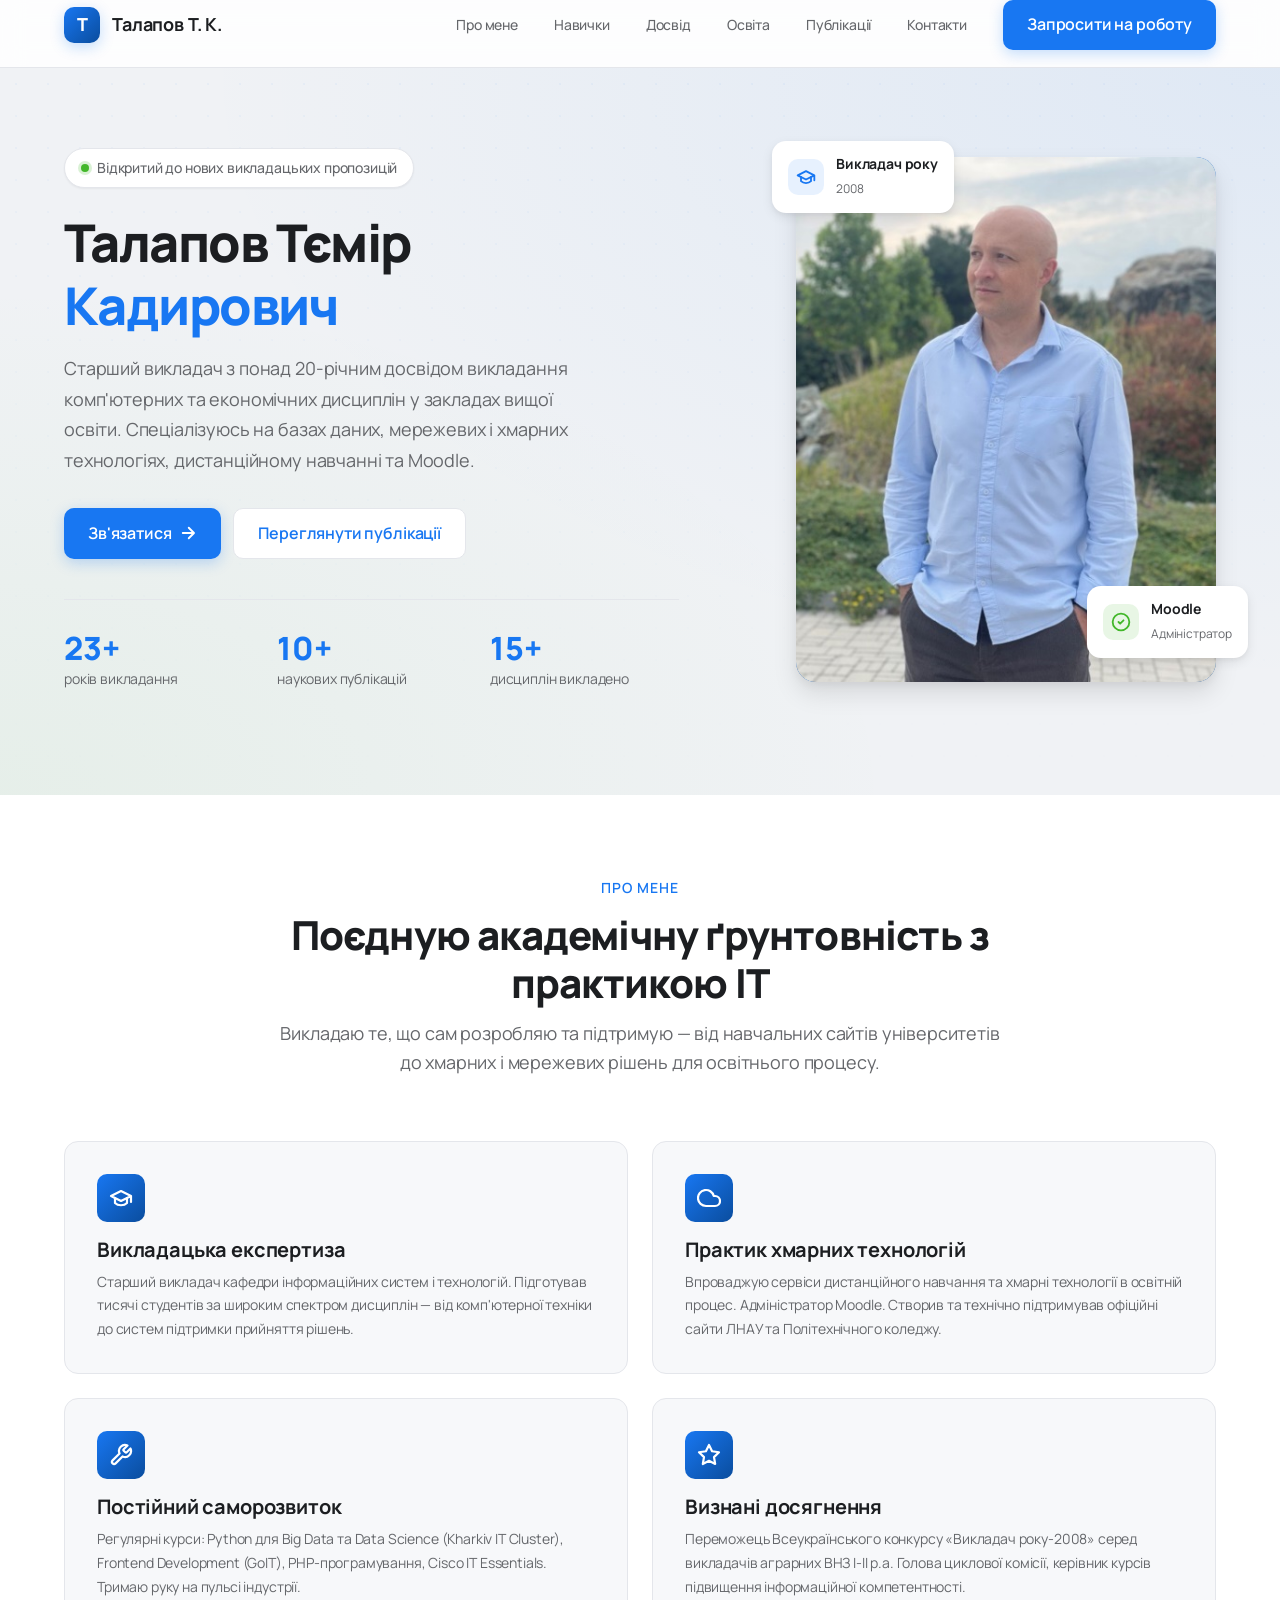
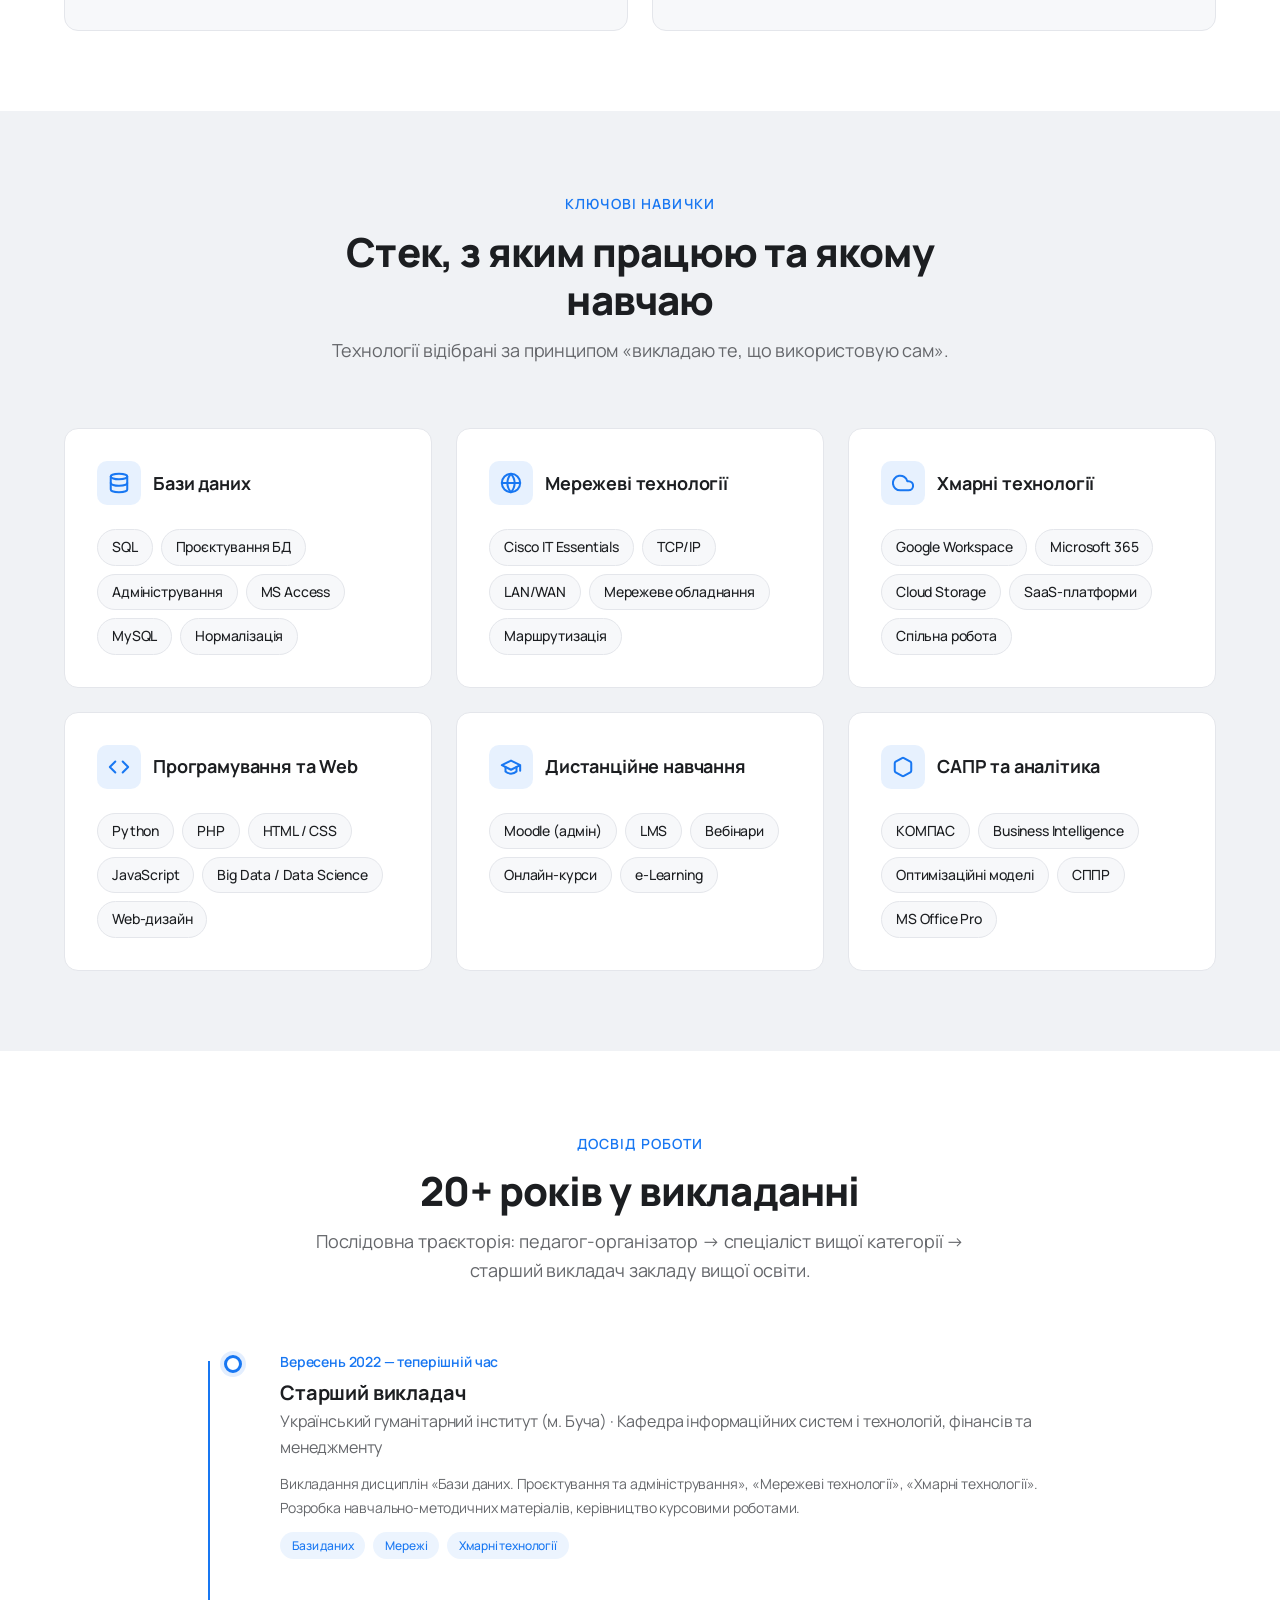
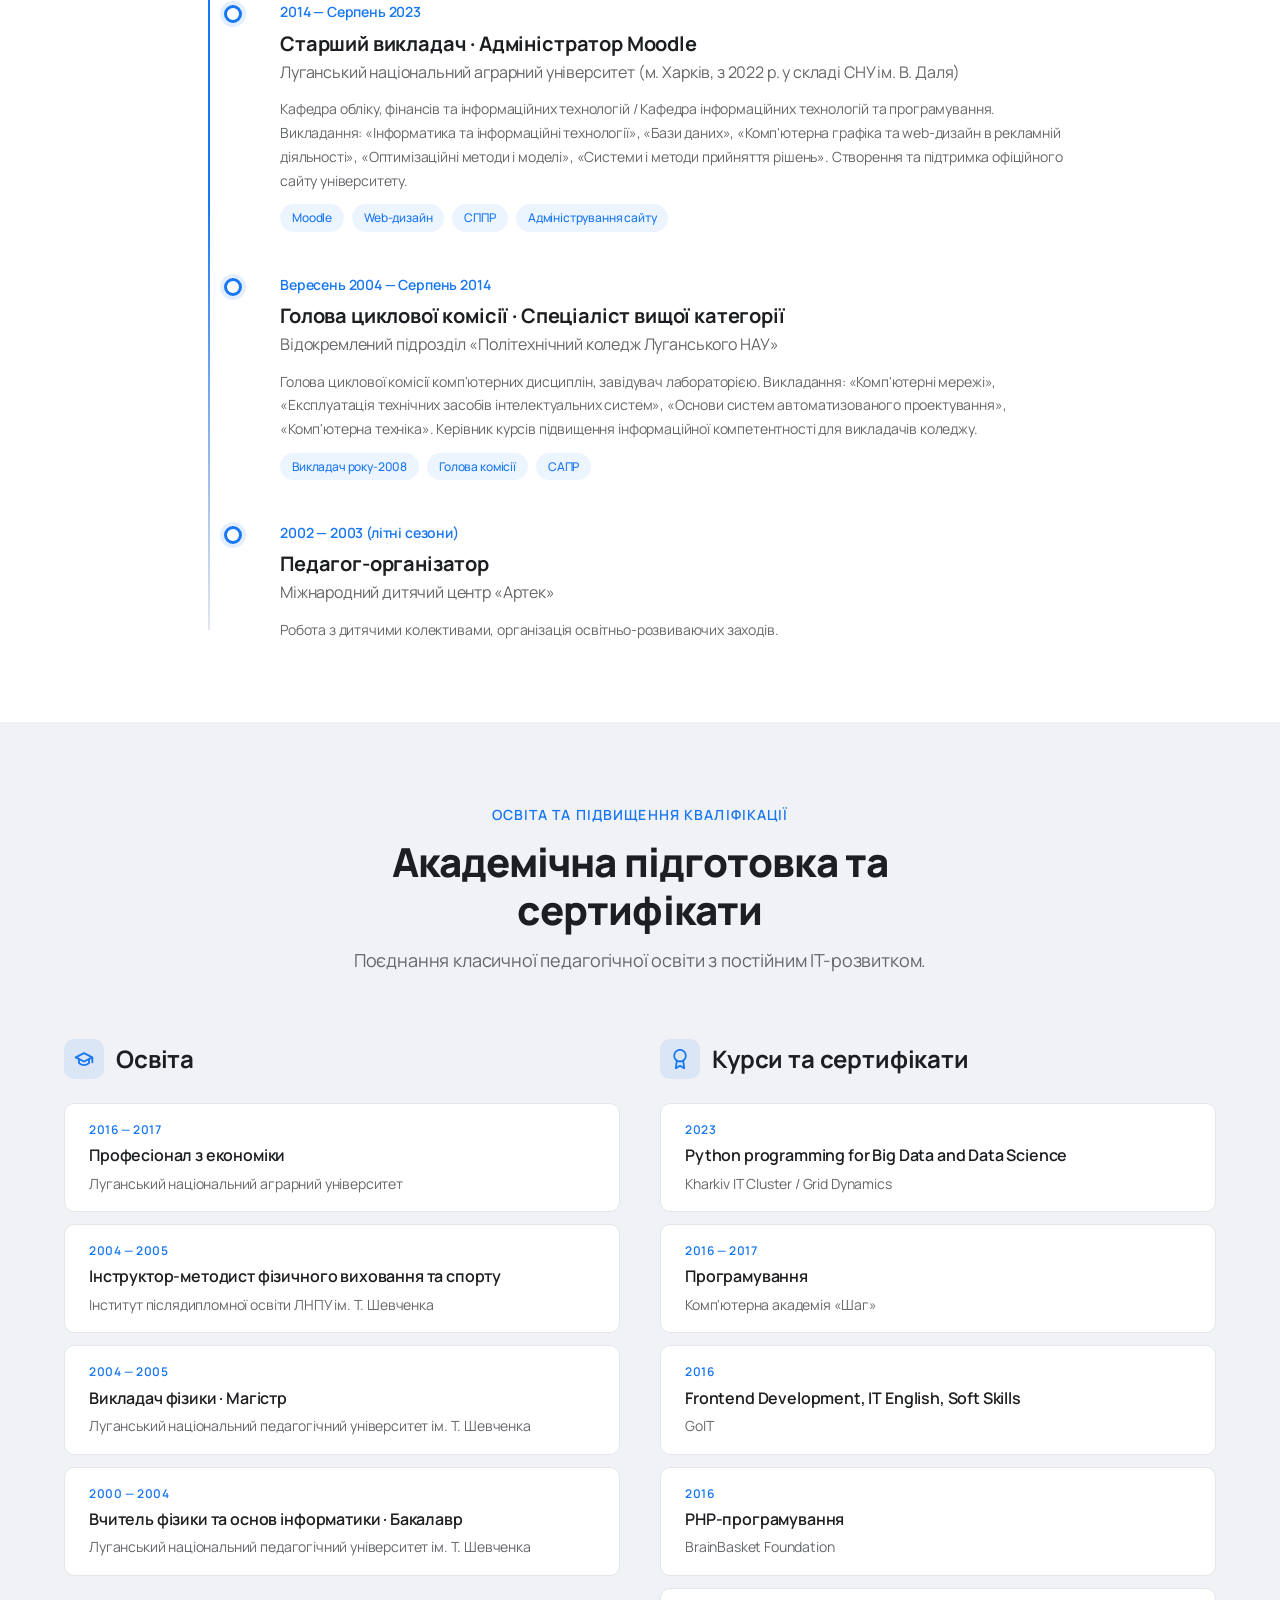
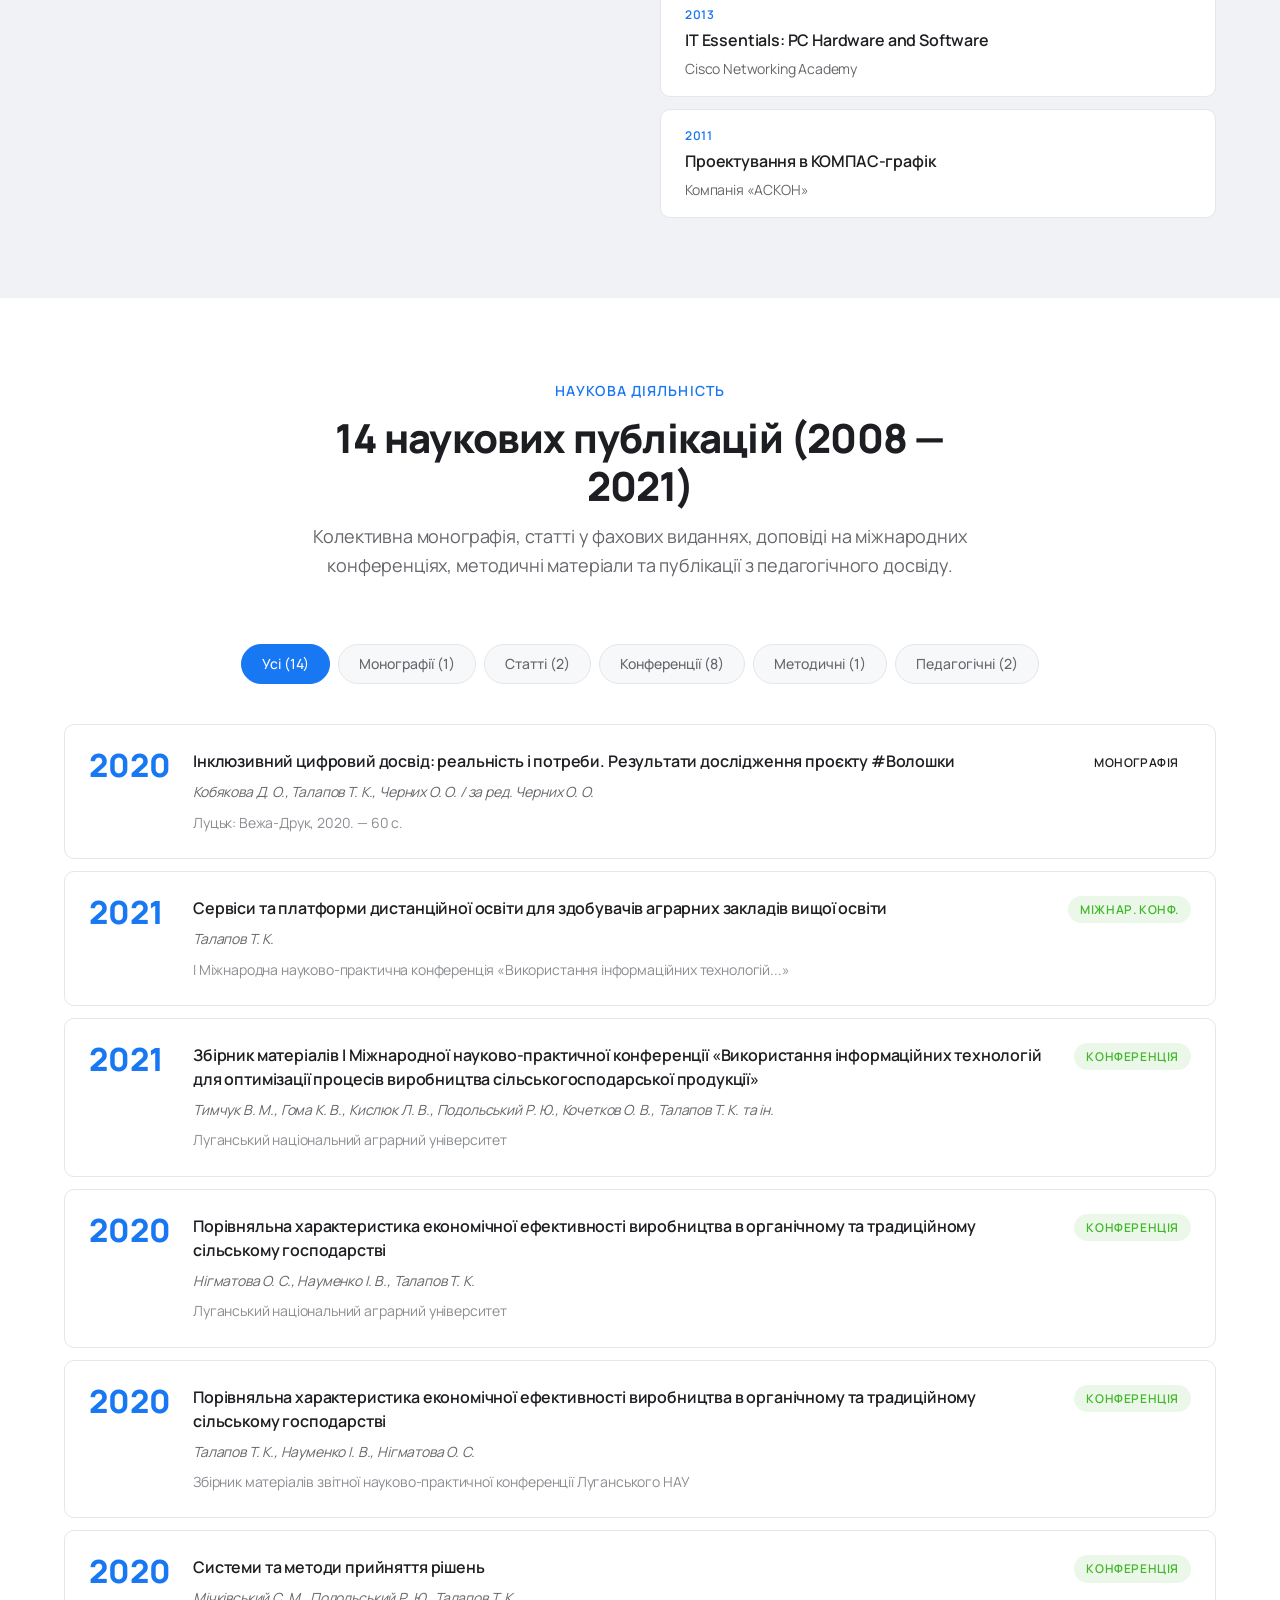
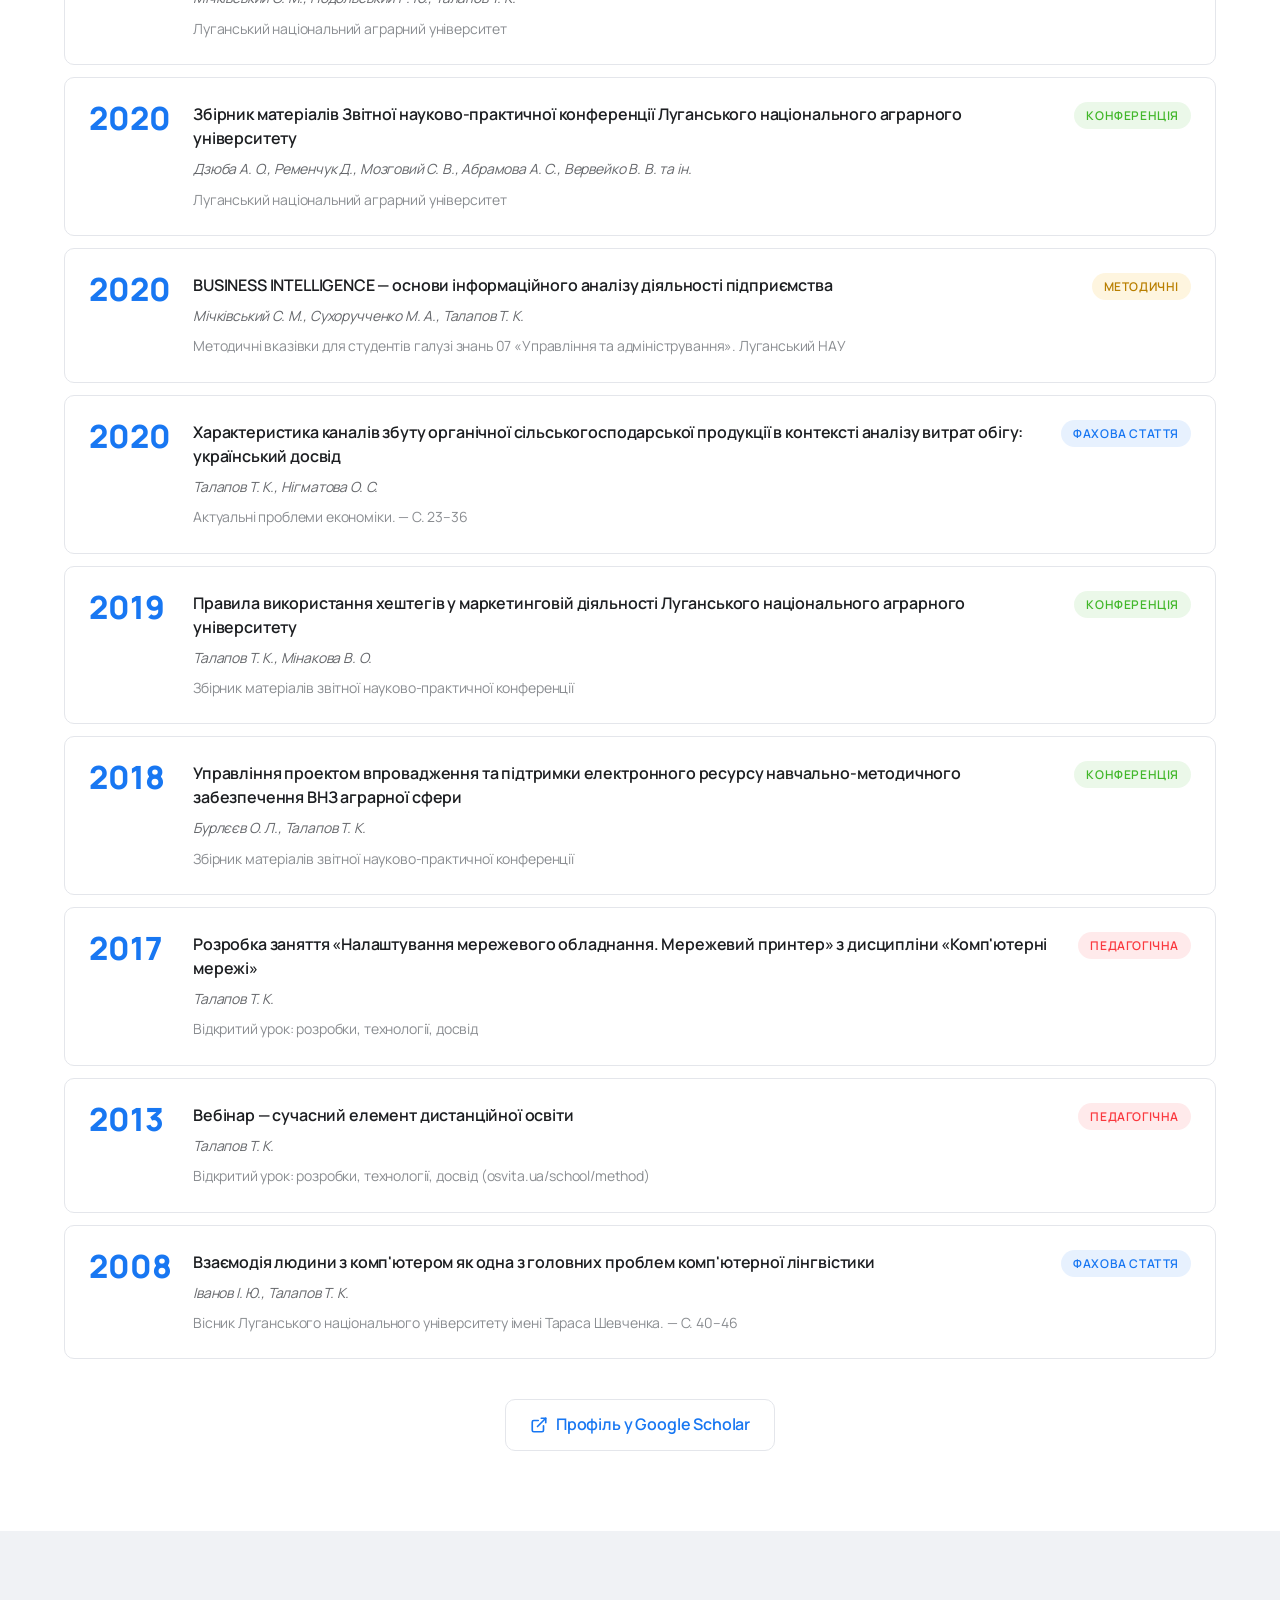
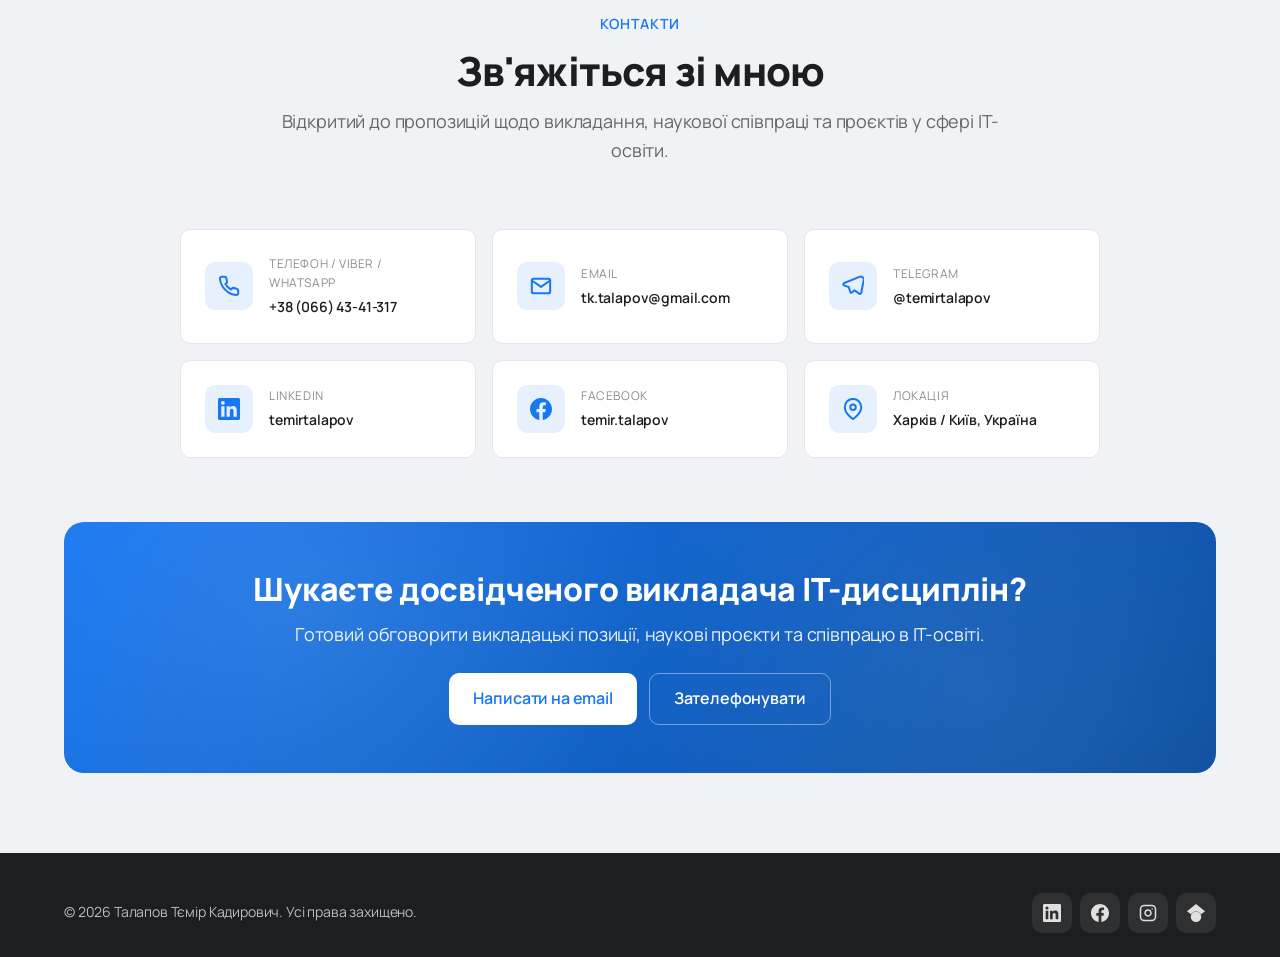
==== commit 9eba63f2: "Update publications" ====
--- a/index.html
+++ b/index.html
@@ -9,7 +9,7 @@
 
   <meta name="description" content="Старший викладач з 20+ роками досвіду в IT та економіці. Бази даних, мережеві та хмарні технології, дистанційне навчання, Moodle, Python." />
   <meta name="author" content="Талапов Тємір Кадирович" />
-  <meta name="keywords" content="викладач, IT, бази даних, мережеві технології, хмарні технології, Moodle, дистанційна освіта, Python, web-дизайн, Україна" />
+  <meta name="keywords" content="викладач, IT, бази даних, мережеві технології, хмарні технології, Moodle, дистанційна освіта, Python, web-дизайн, інклюзивна освіта, цифрова доступність, Україна" />
 
   <!-- Open Graph -->
   <meta property="og:type" content="profile" />
@@ -61,7 +61,9 @@
       "Python",
       "Moodle",
       "Дистанційне навчання",
-      "Business Intelligence"
+      "Business Intelligence",
+      "Інклюзивна освіта",
+      "Цифрова доступність"
     ]
   }
   </script>
@@ -150,7 +152,7 @@
                 <div class="hero__stat-label">років викладання</div>
               </div>
               <div class="hero__stat">
-                <div class="hero__stat-value">13</div>
+                <div class="hero__stat-value">10+</div>
                 <div class="hero__stat-label">наукових публікацій</div>
               </div>
               <div class="hero__stat">
@@ -591,14 +593,15 @@
 
         <header class="section__header reveal">
           <span class="section__eyebrow">Наукова діяльність</span>
-          <h2 class="section__title">13 наукових публікацій (2008 — 2021)</h2>
+          <h2 class="section__title">14 наукових публікацій (2008 — 2021)</h2>
           <p class="section__subtitle">
-            Статті у фахових виданнях, доповіді на міжнародних конференціях, методичні матеріали та публікації з педагогічного досвіду.
+            Колективна монографія, статті у фахових виданнях, доповіді на міжнародних конференціях, методичні матеріали та публікації з педагогічного досвіду.
           </p>
         </header>
 
         <div class="pubs__filters reveal" role="group" aria-label="Фільтр публікацій">
-          <button class="pubs__filter is-active" data-filter="all" aria-pressed="true">Усі (13)</button>
+          <button class="pubs__filter is-active" data-filter="all" aria-pressed="true">Усі (14)</button>
+          <button class="pubs__filter" data-filter="monograph" aria-pressed="false">Монографії (1)</button>
           <button class="pubs__filter" data-filter="article" aria-pressed="false">Статті (2)</button>
           <button class="pubs__filter" data-filter="conference" aria-pressed="false">Конференції (8)</button>
           <button class="pubs__filter" data-filter="methodical" aria-pressed="false">Методичні (1)</button>
@@ -607,6 +610,16 @@
 
         <ol class="pubs__list reveal">
 
+          <li class="pub-card pub-card--featured" data-type="monograph">
+            <div class="pub-card__year">2020</div>
+            <div class="pub-card__content">
+              <h3 class="pub-card__title">Інклюзивний цифровий досвід: реальність і потреби. Результати дослідження проєкту #Волошки</h3>
+              <p class="pub-card__authors">Кобякова Д. О., Талапов Т. К., Черних О. О. / за ред. Черних О. О.</p>
+              <p class="pub-card__source">Луцьк: Вежа-Друк, 2020. — 60 с.</p>
+            </div>
+            <span class="pub-card__type pub-card__type--monograph">Монографія</span>
+          </li>
+
           <li class="pub-card" data-type="conference">
             <div class="pub-card__year">2021</div>
             <div class="pub-card__content">
@@ -633,6 +646,16 @@
               <h3 class="pub-card__title">Порівняльна характеристика економічної ефективності виробництва в органічному та традиційному сільському господарстві</h3>
               <p class="pub-card__authors">Нігматова О. С., Науменко І. В., Талапов Т. К.</p>
               <p class="pub-card__source">Луганський національний аграрний університет</p>
+            </div>
+            <span class="pub-card__type pub-card__type--conference">Конференція</span>
+          </li>
+
+          <li class="pub-card" data-type="conference">
+            <div class="pub-card__year">2020</div>
+            <div class="pub-card__content">
+              <h3 class="pub-card__title">Порівняльна характеристика економічної ефективності виробництва в органічному та традиційному сільському господарстві</h3>
+              <p class="pub-card__authors">Талапов Т. К., Науменко І. В., Нігматова О. С.</p>
+              <p class="pub-card__source">Збірник матеріалів звітної науково-практичної конференції Луганського НАУ</p>
             </div>
             <span class="pub-card__type pub-card__type--conference">Конференція</span>
           </li>
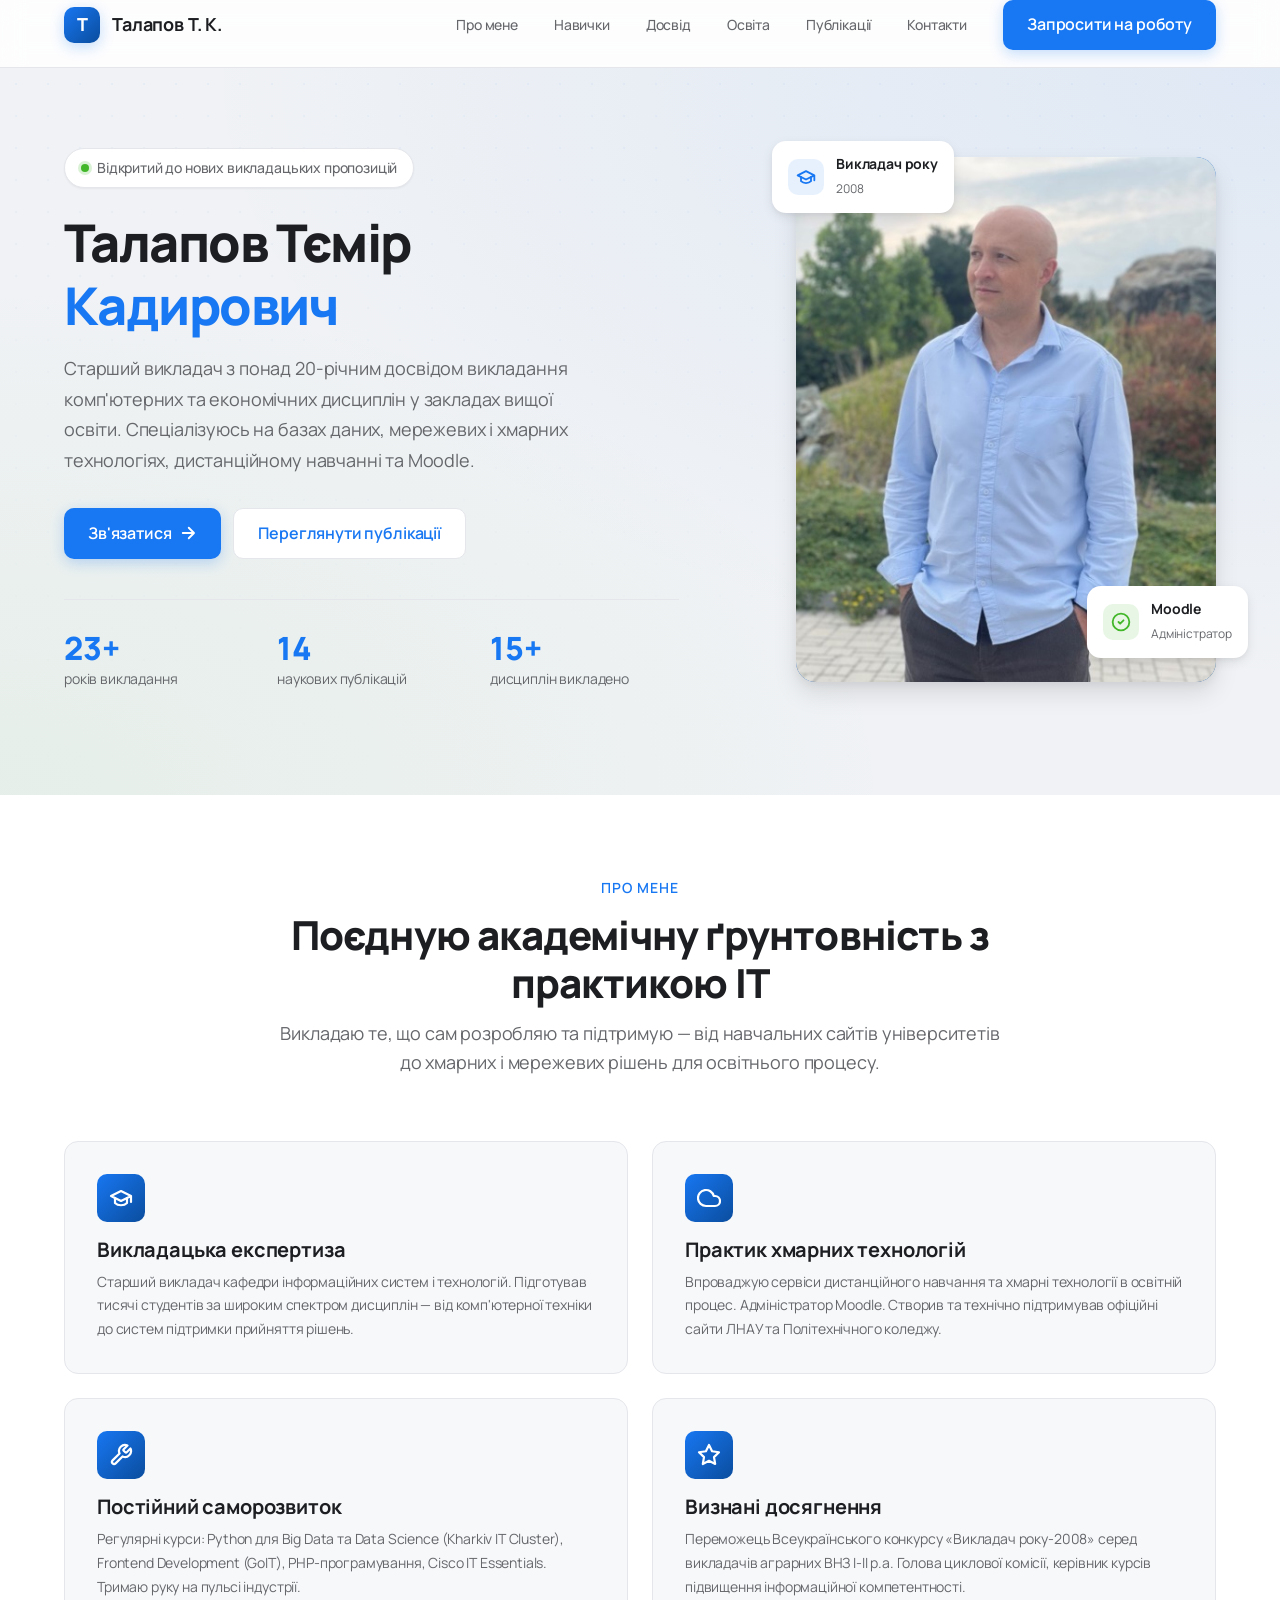
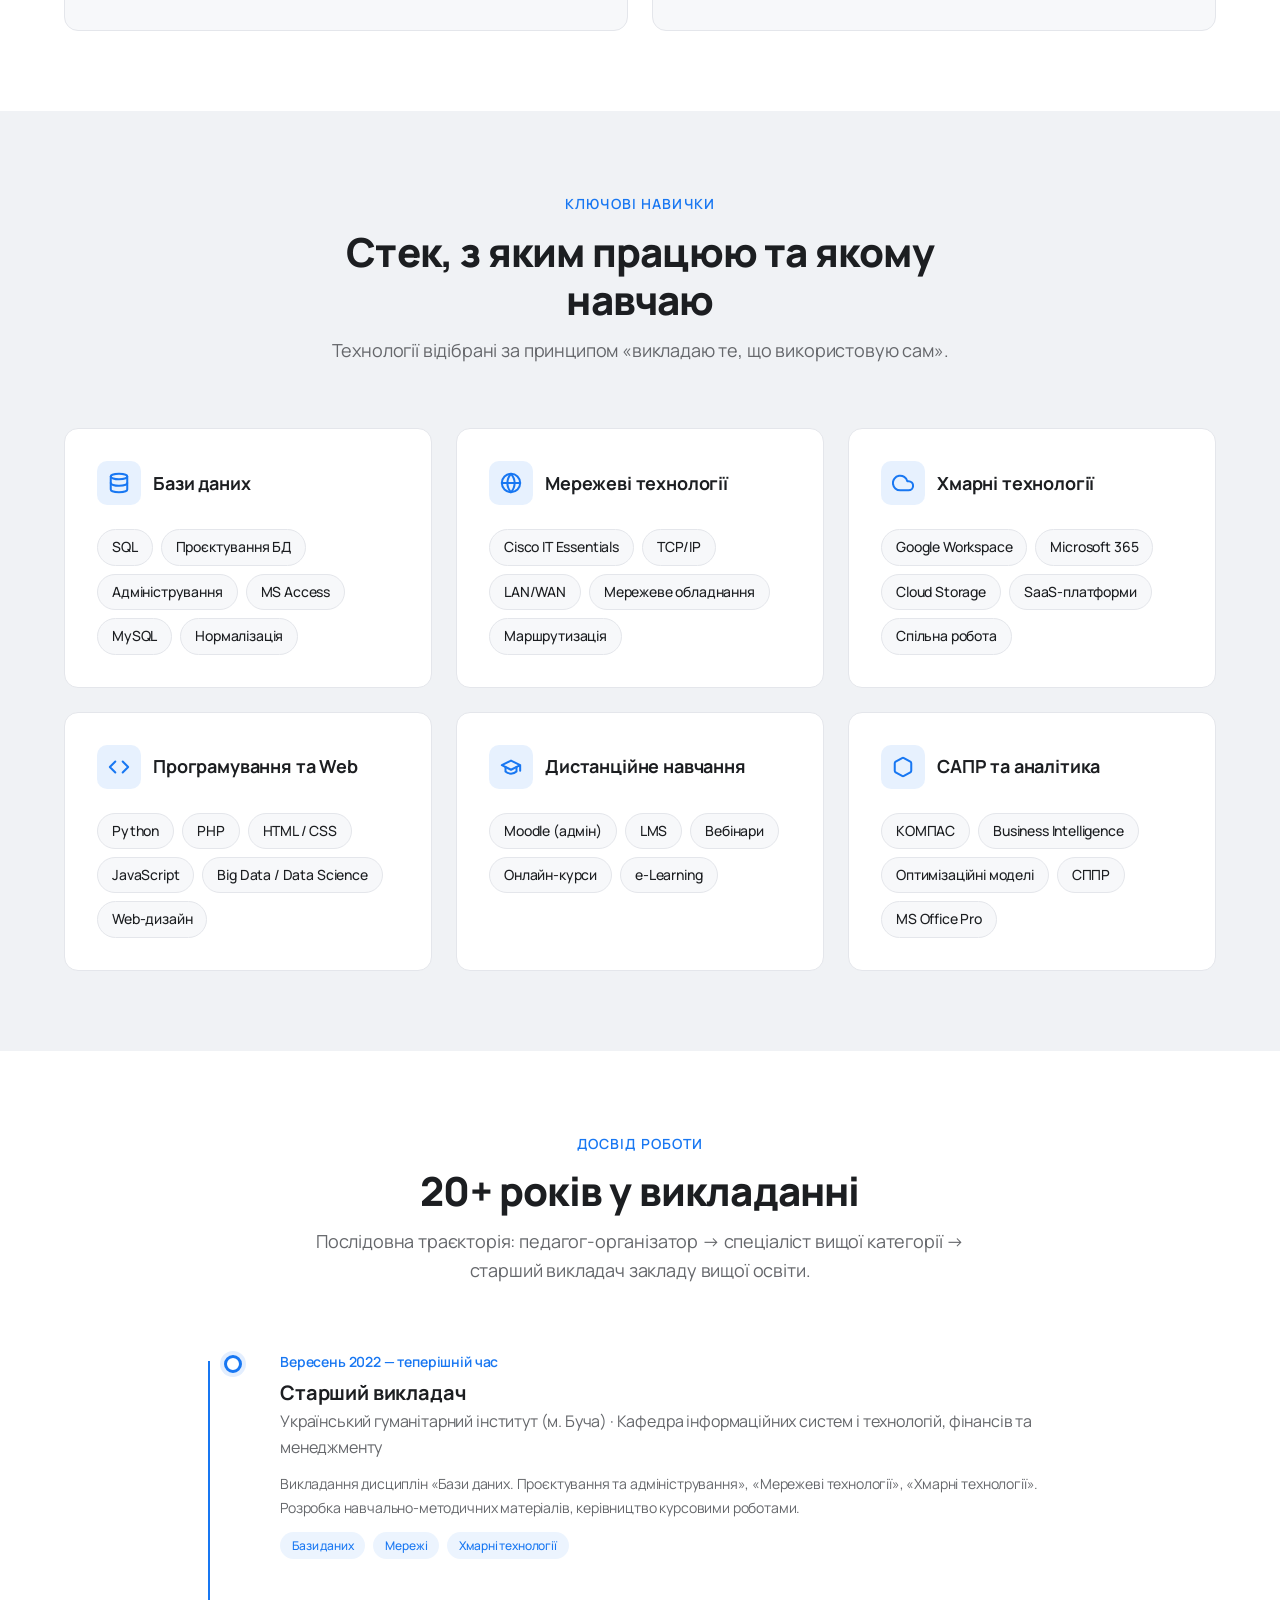
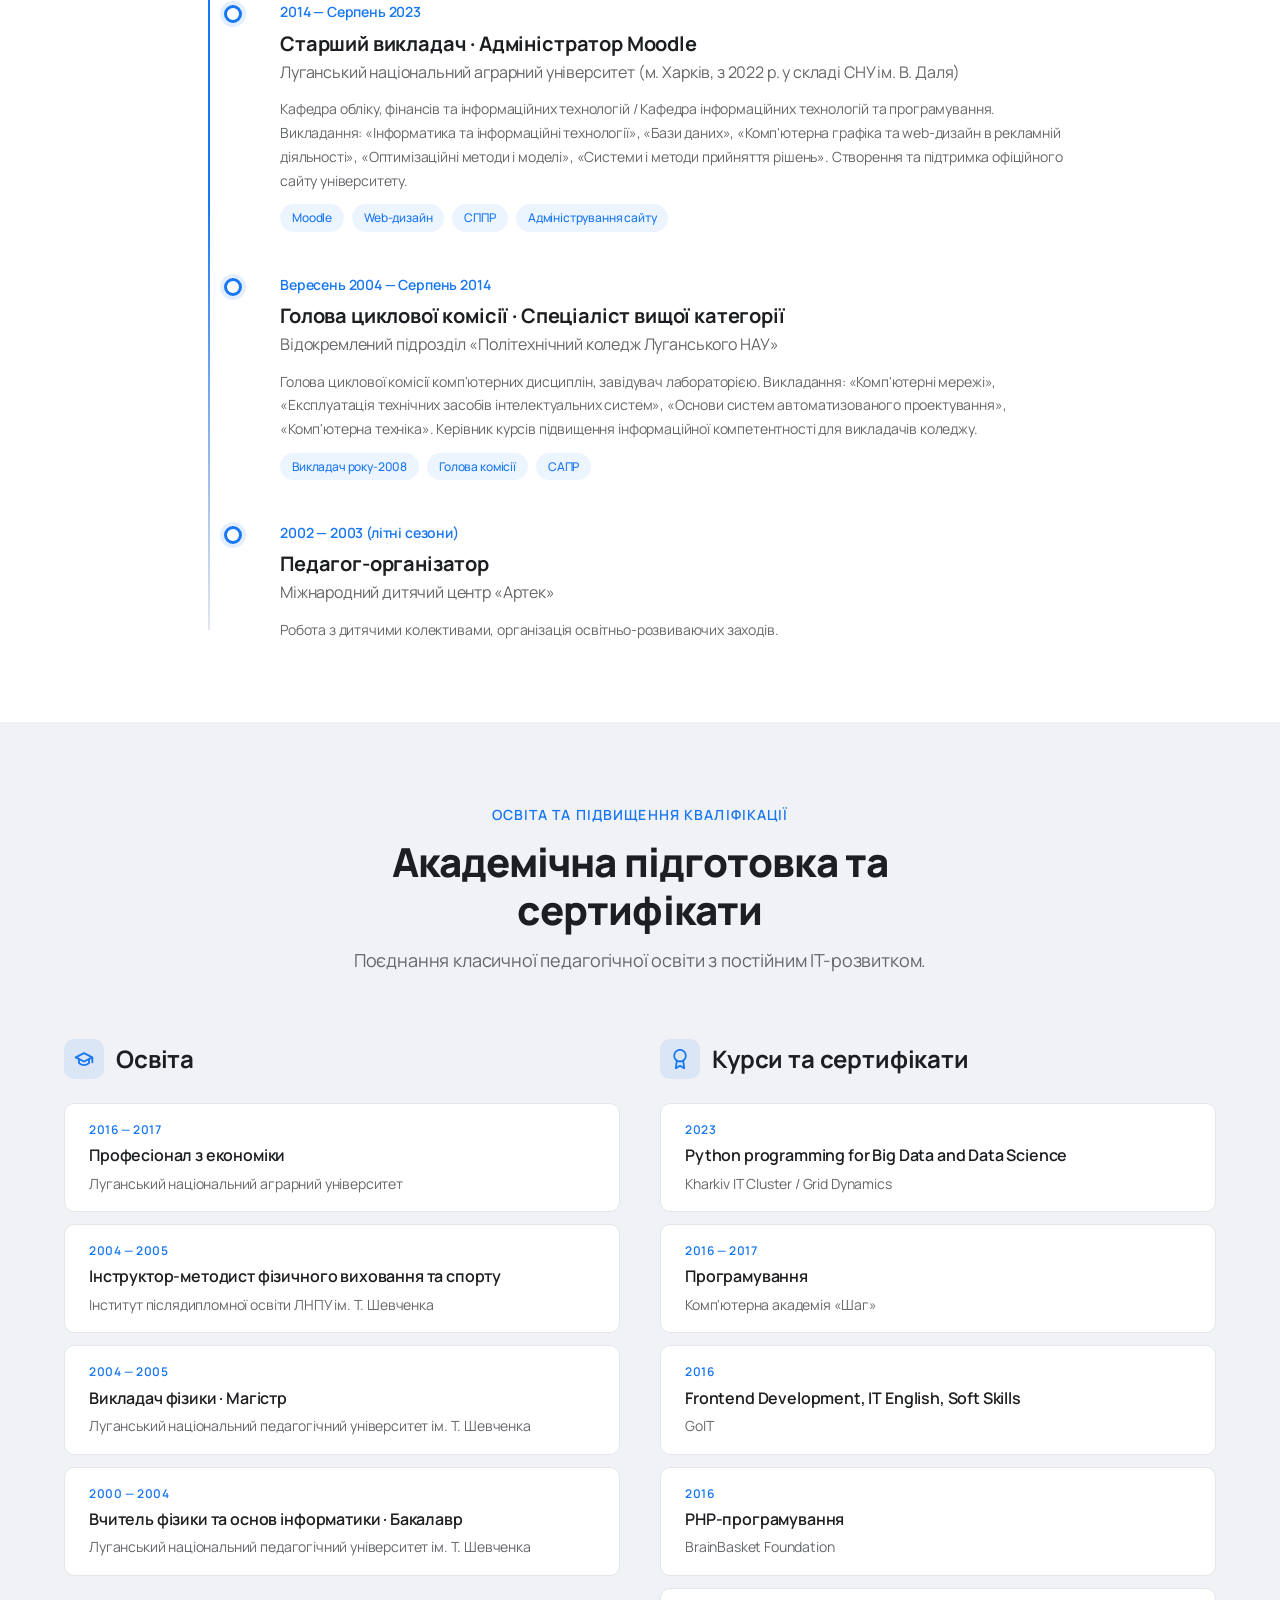
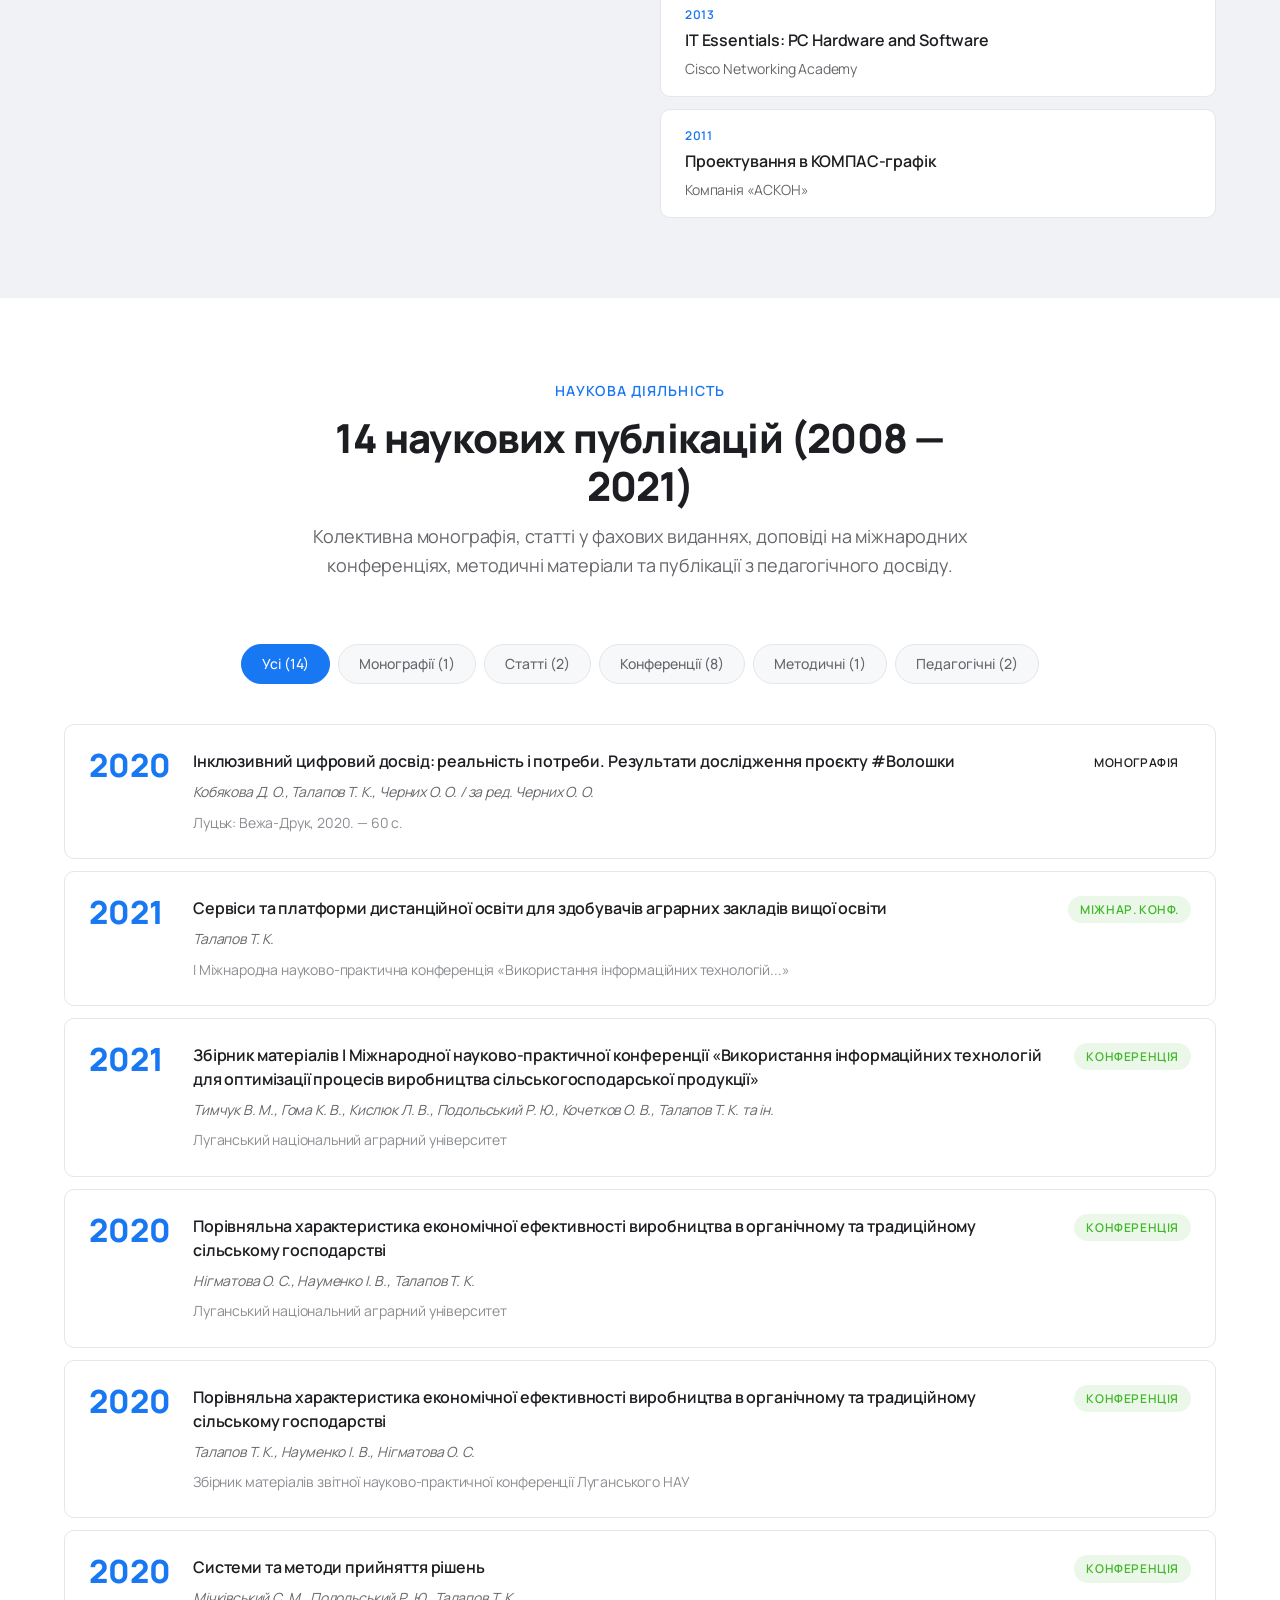
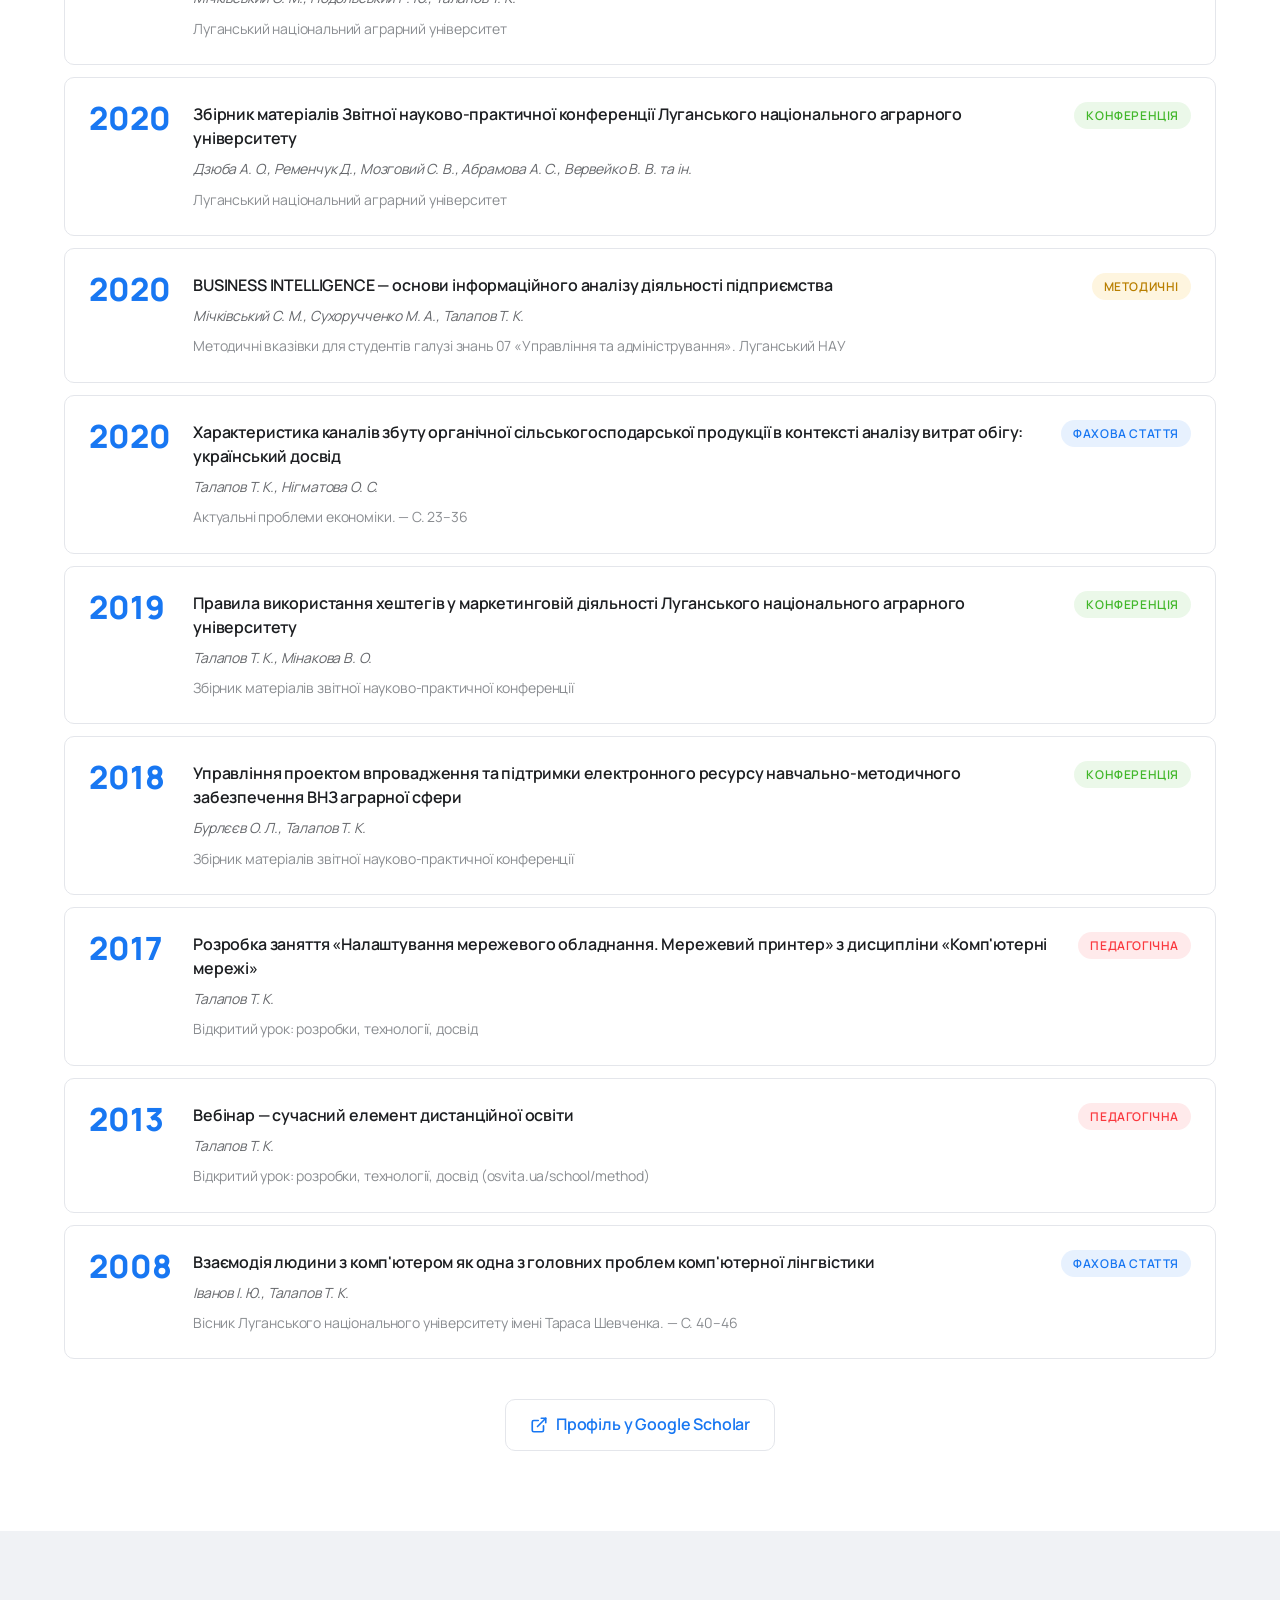
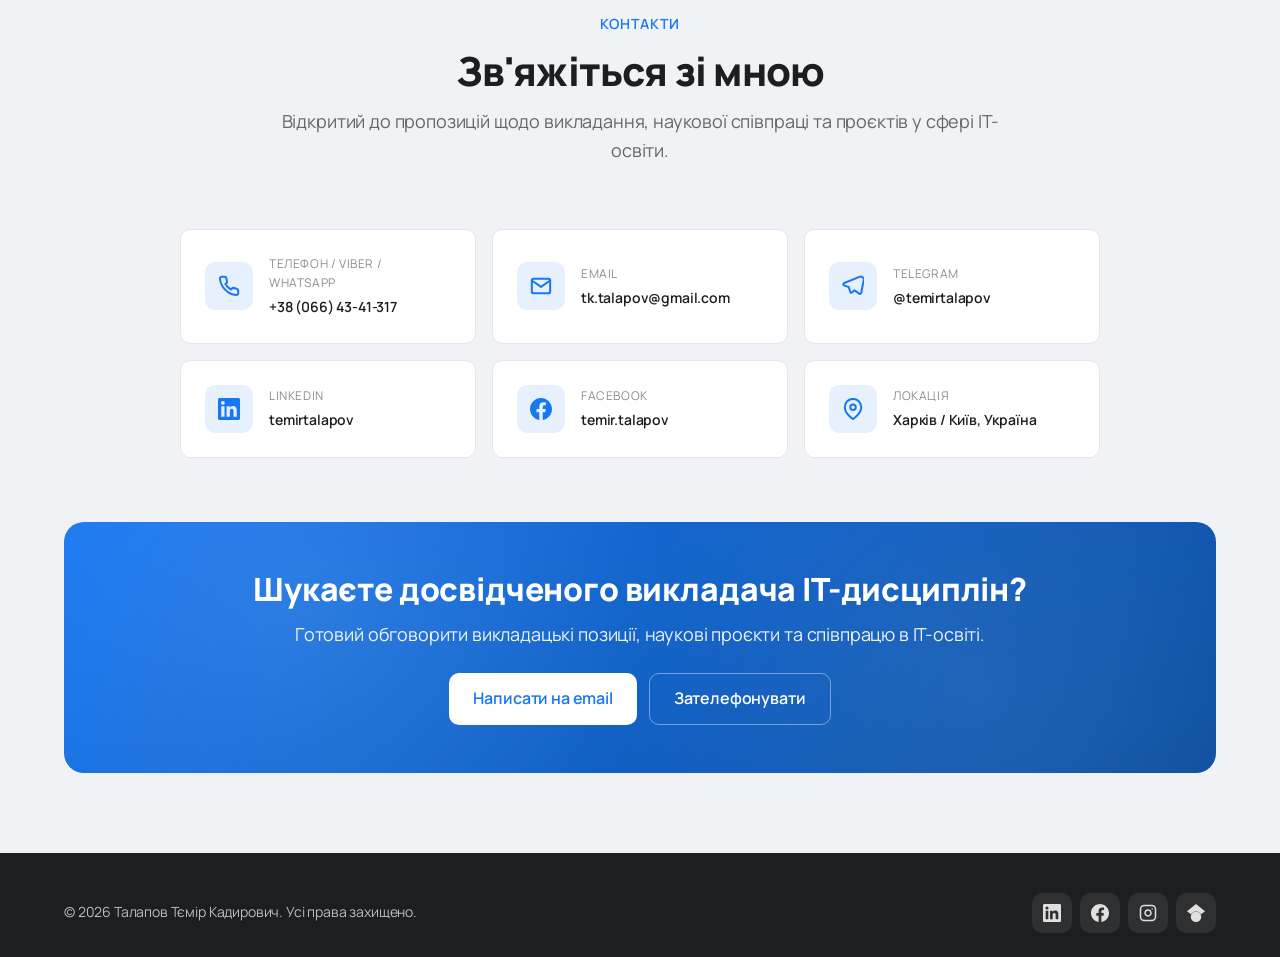
==== commit bbe59211: "Update years" ====
--- a/index.html
+++ b/index.html
@@ -152,7 +152,7 @@
                 <div class="hero__stat-label">років викладання</div>
               </div>
               <div class="hero__stat">
-                <div class="hero__stat-value">10+</div>
+                <div class="hero__stat-value">14</div>
                 <div class="hero__stat-label">наукових публікацій</div>
               </div>
               <div class="hero__stat">
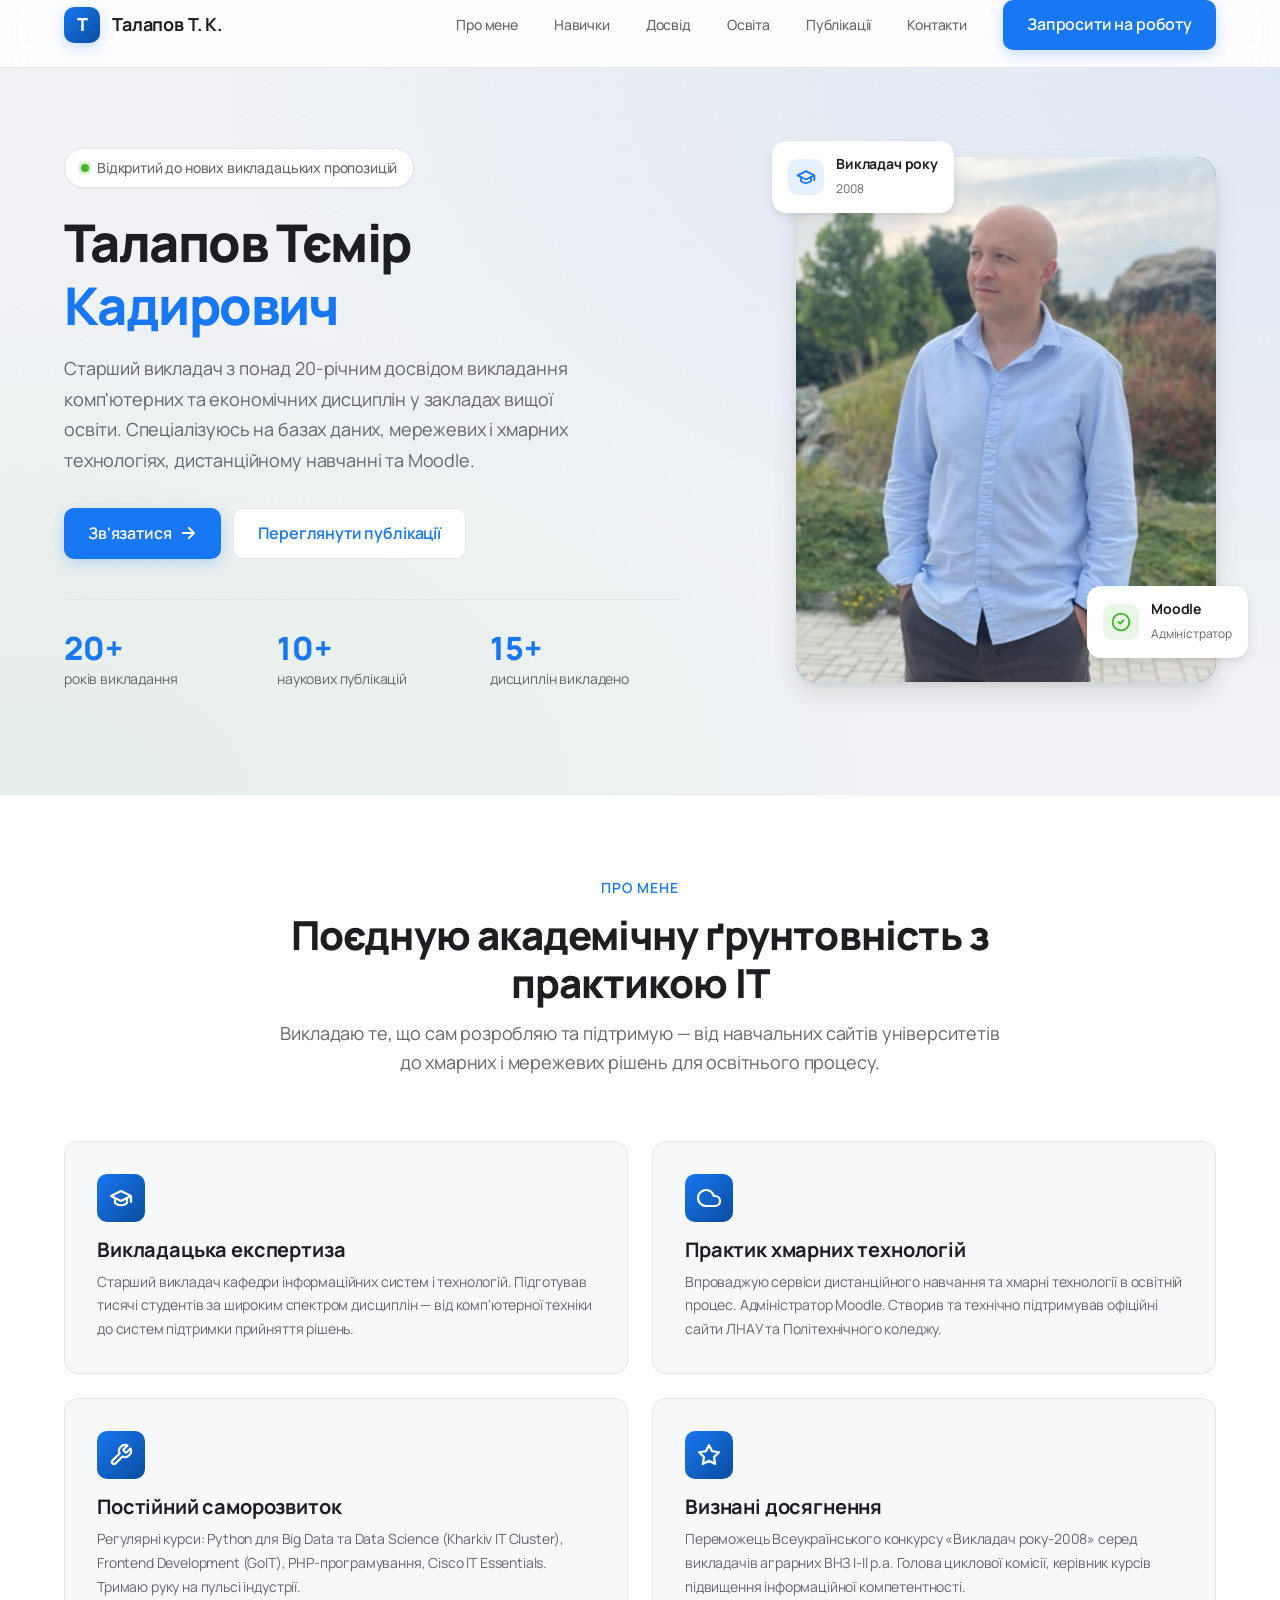
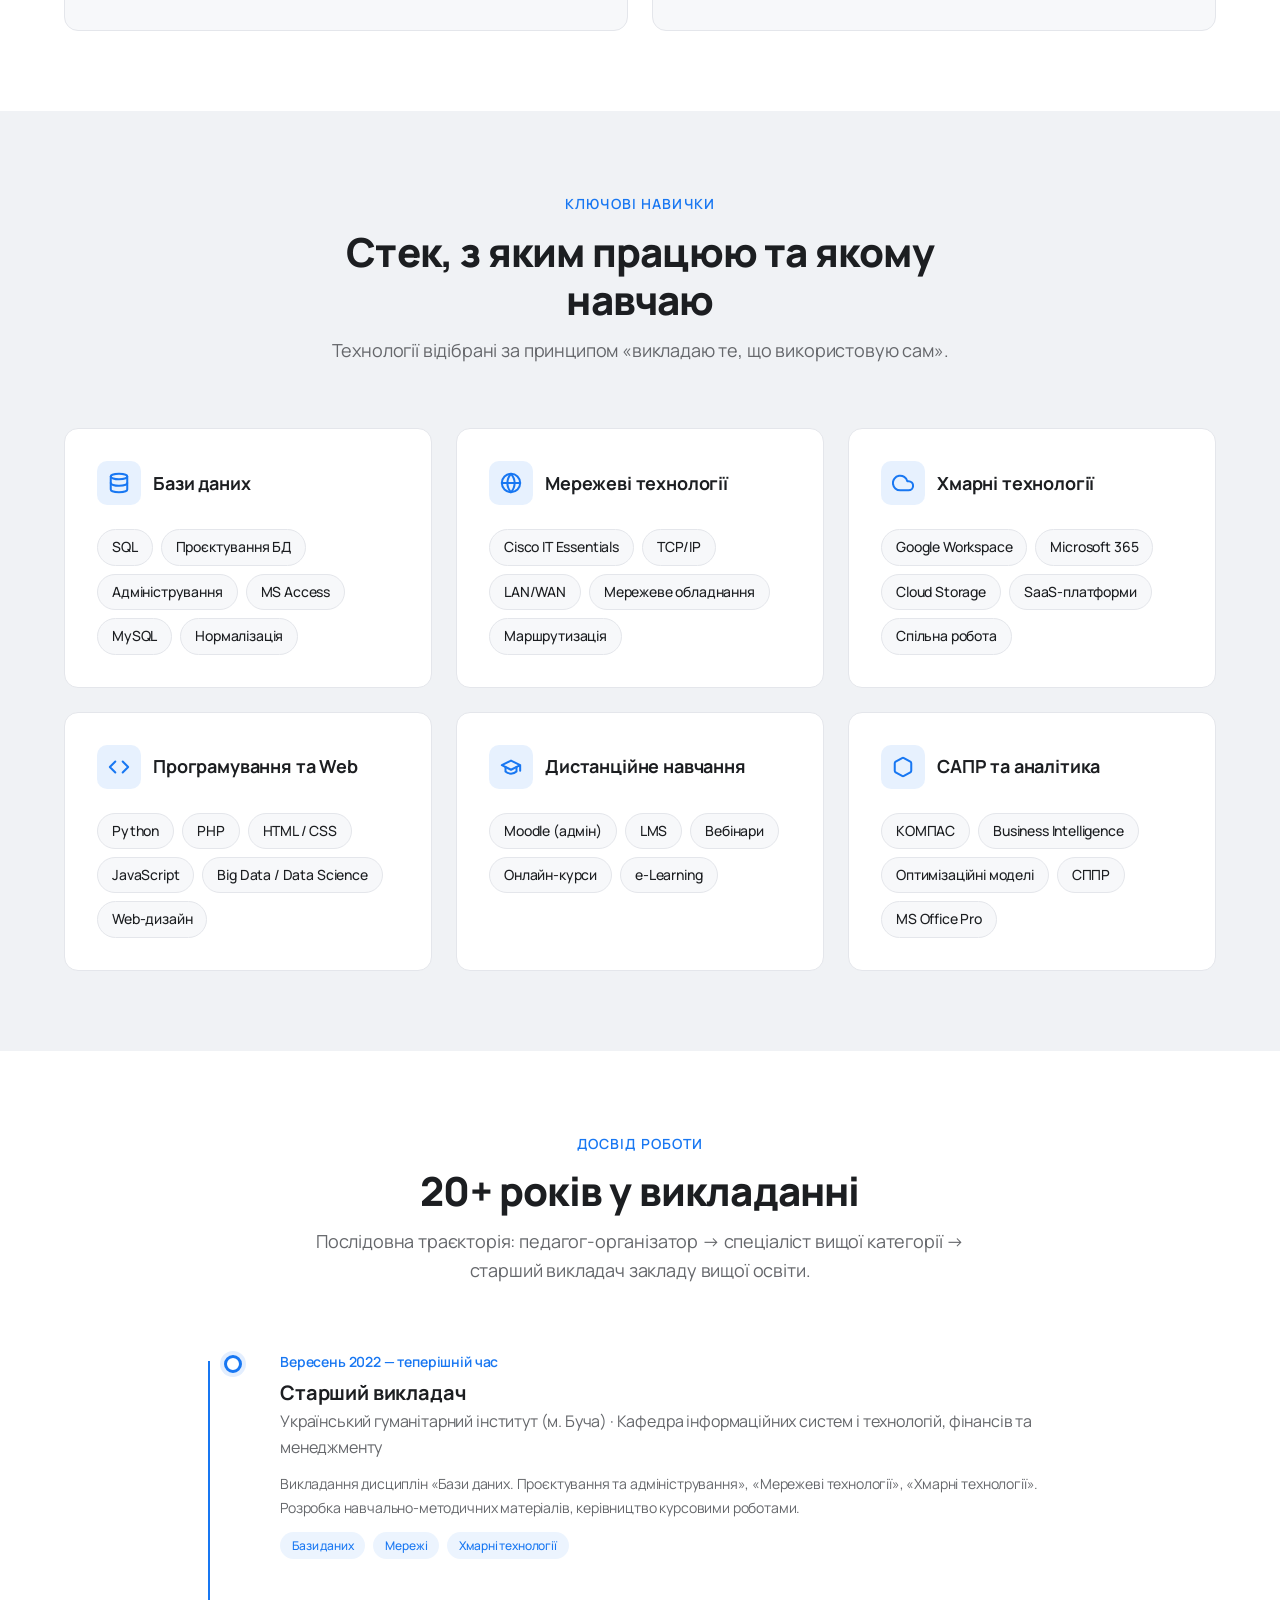
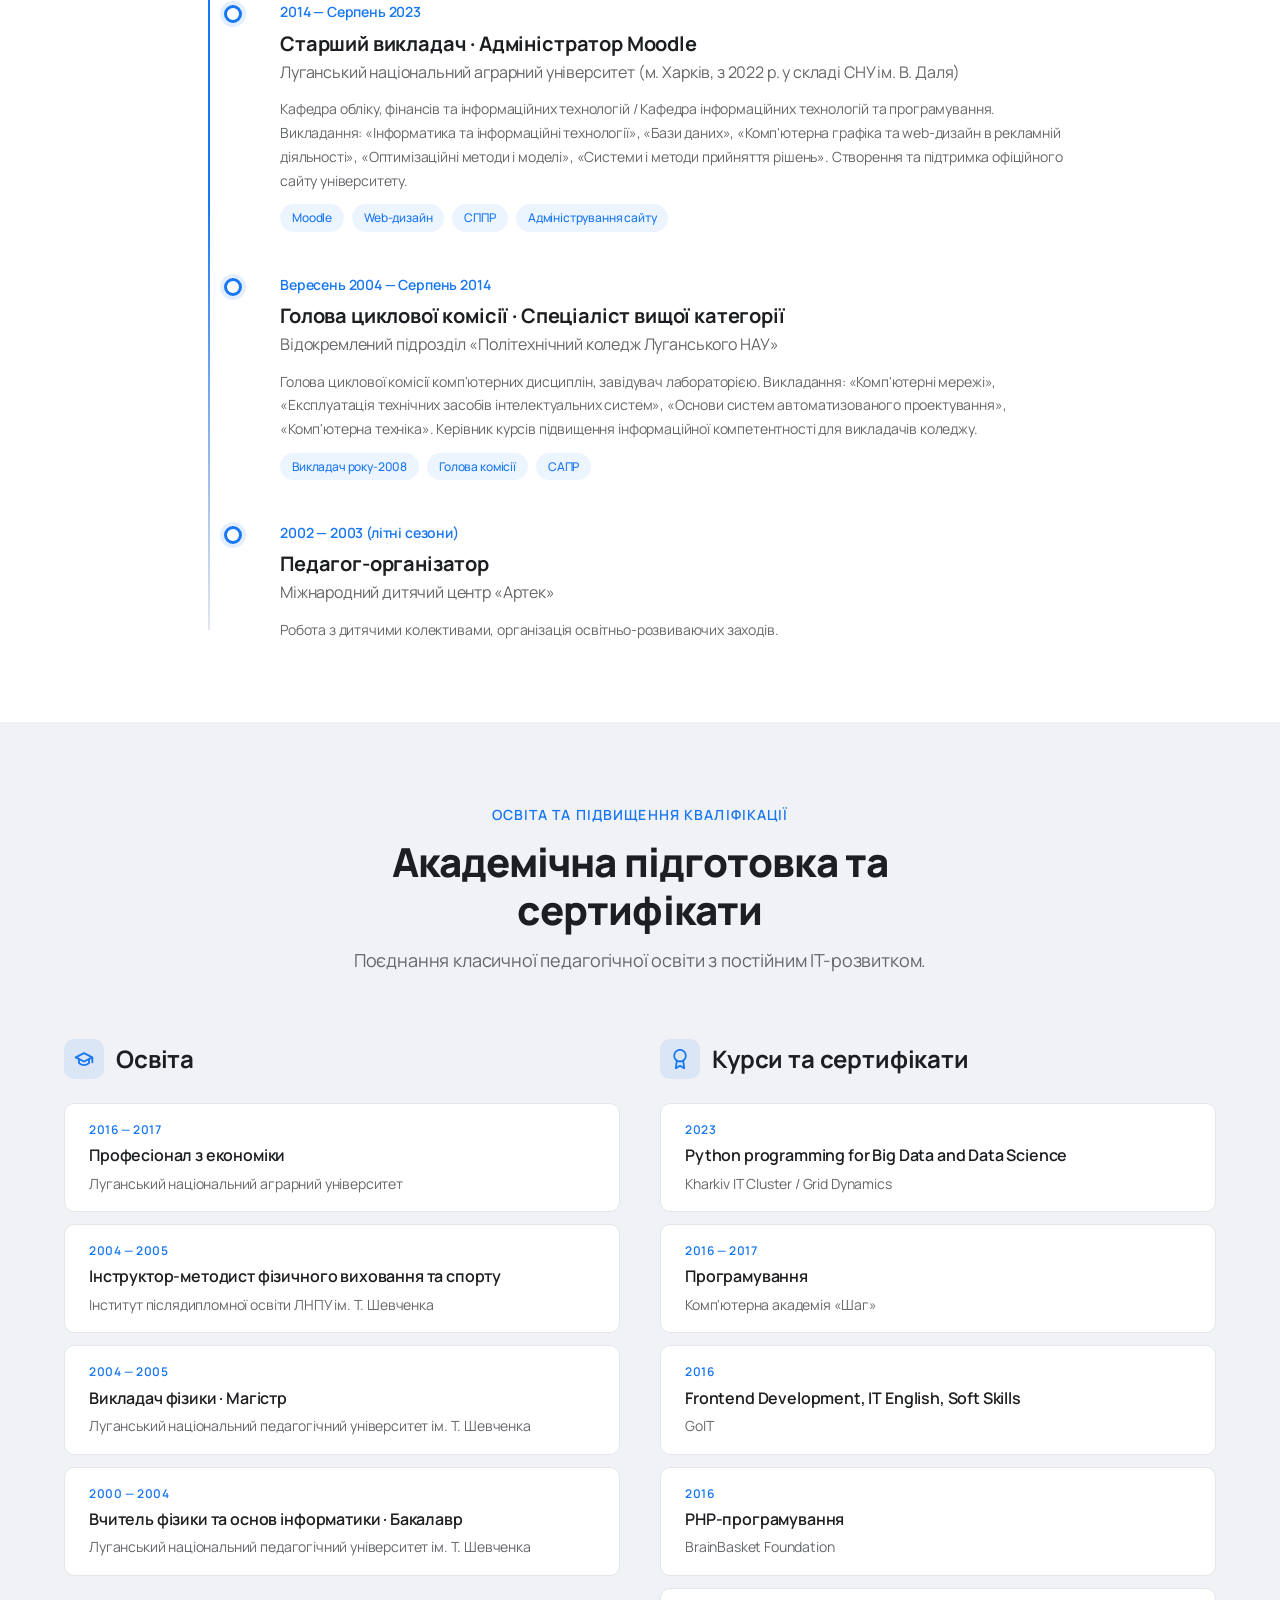
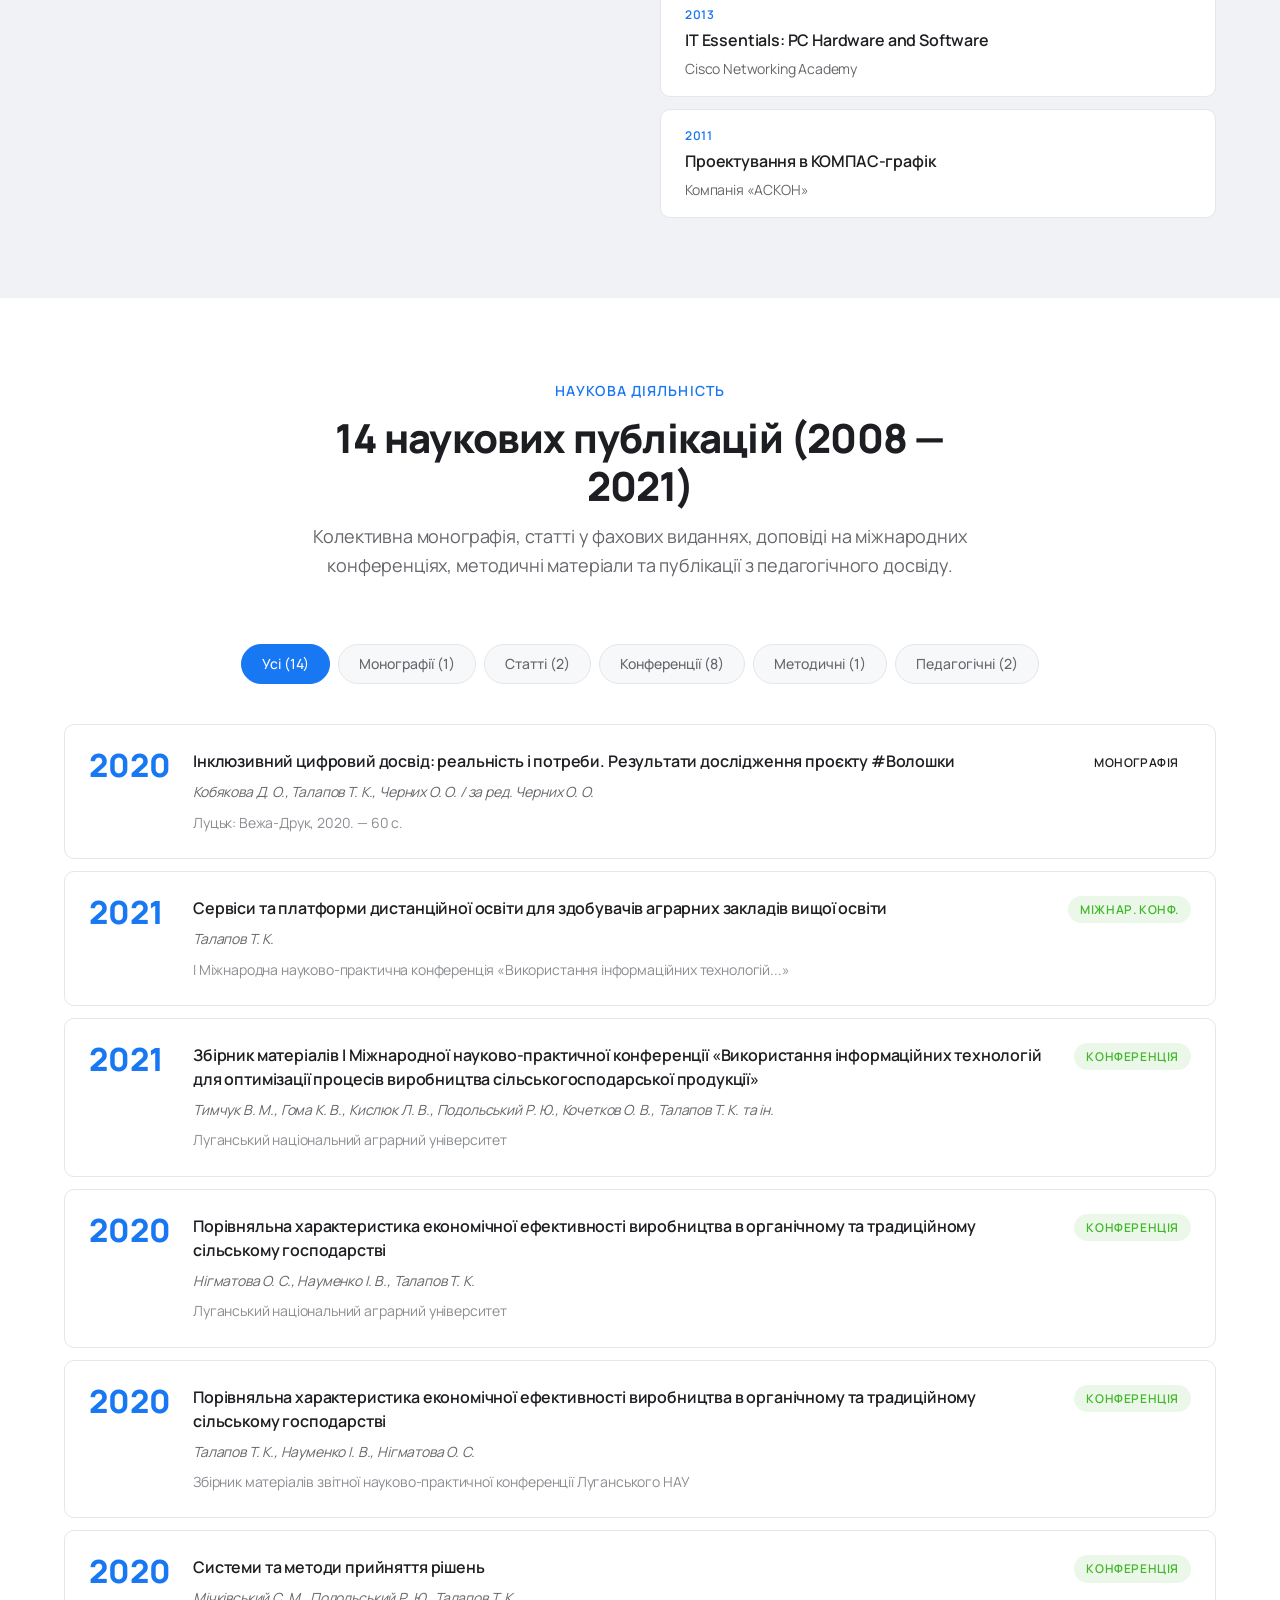
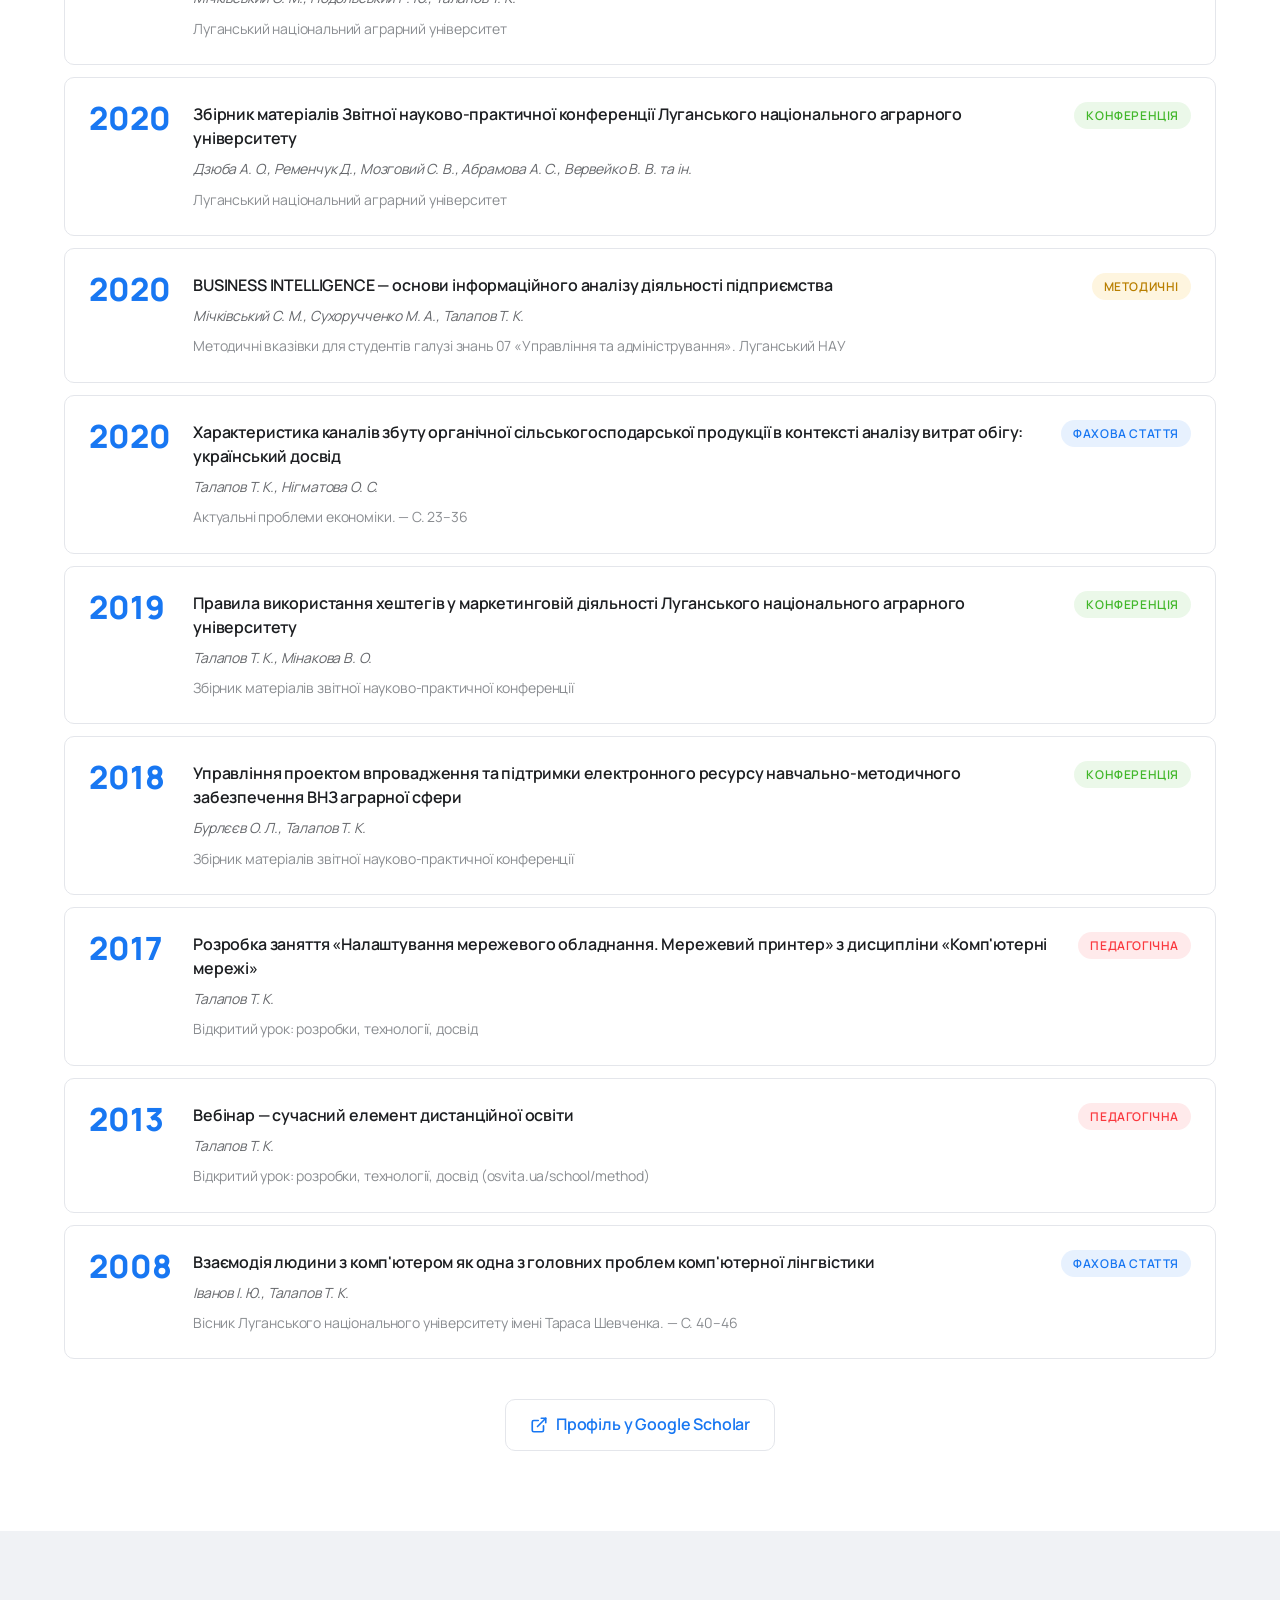
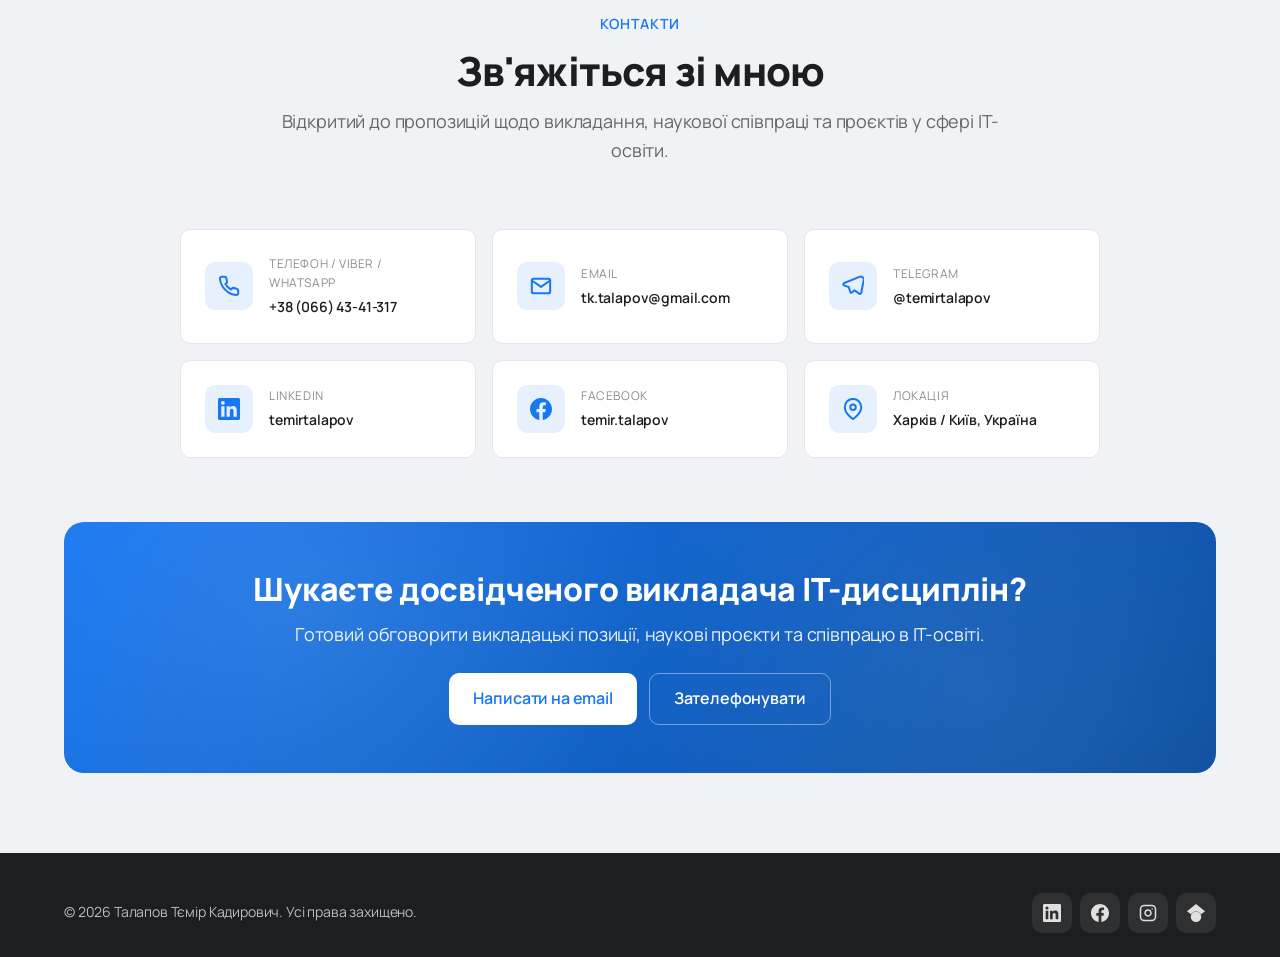
==== commit afe353f7: "Update 14+ -> 10+ publications" ====
--- a/index.html
+++ b/index.html
@@ -152,7 +152,7 @@
                 <div class="hero__stat-label">років викладання</div>
               </div>
               <div class="hero__stat">
-                <div class="hero__stat-value">14</div>
+                <div class="hero__stat-value">10+</div>
                 <div class="hero__stat-label">наукових публікацій</div>
               </div>
               <div class="hero__stat">
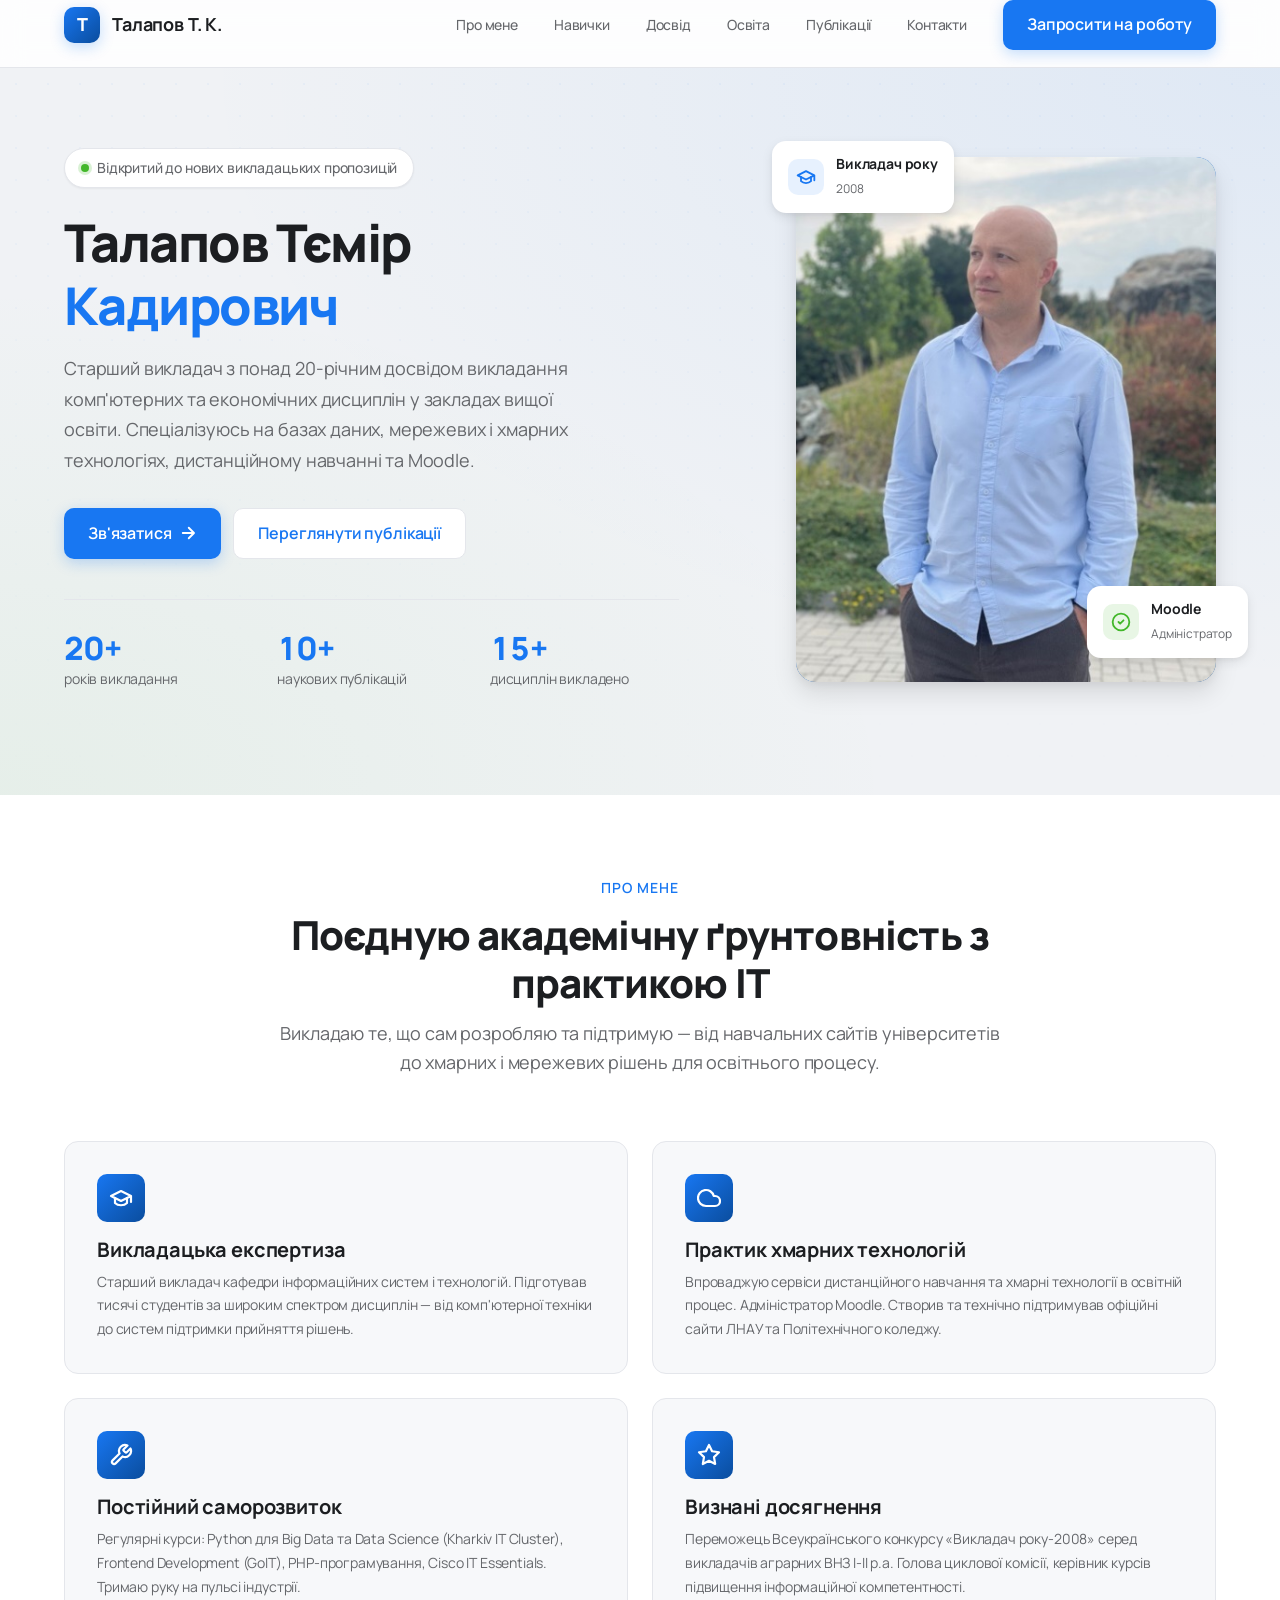
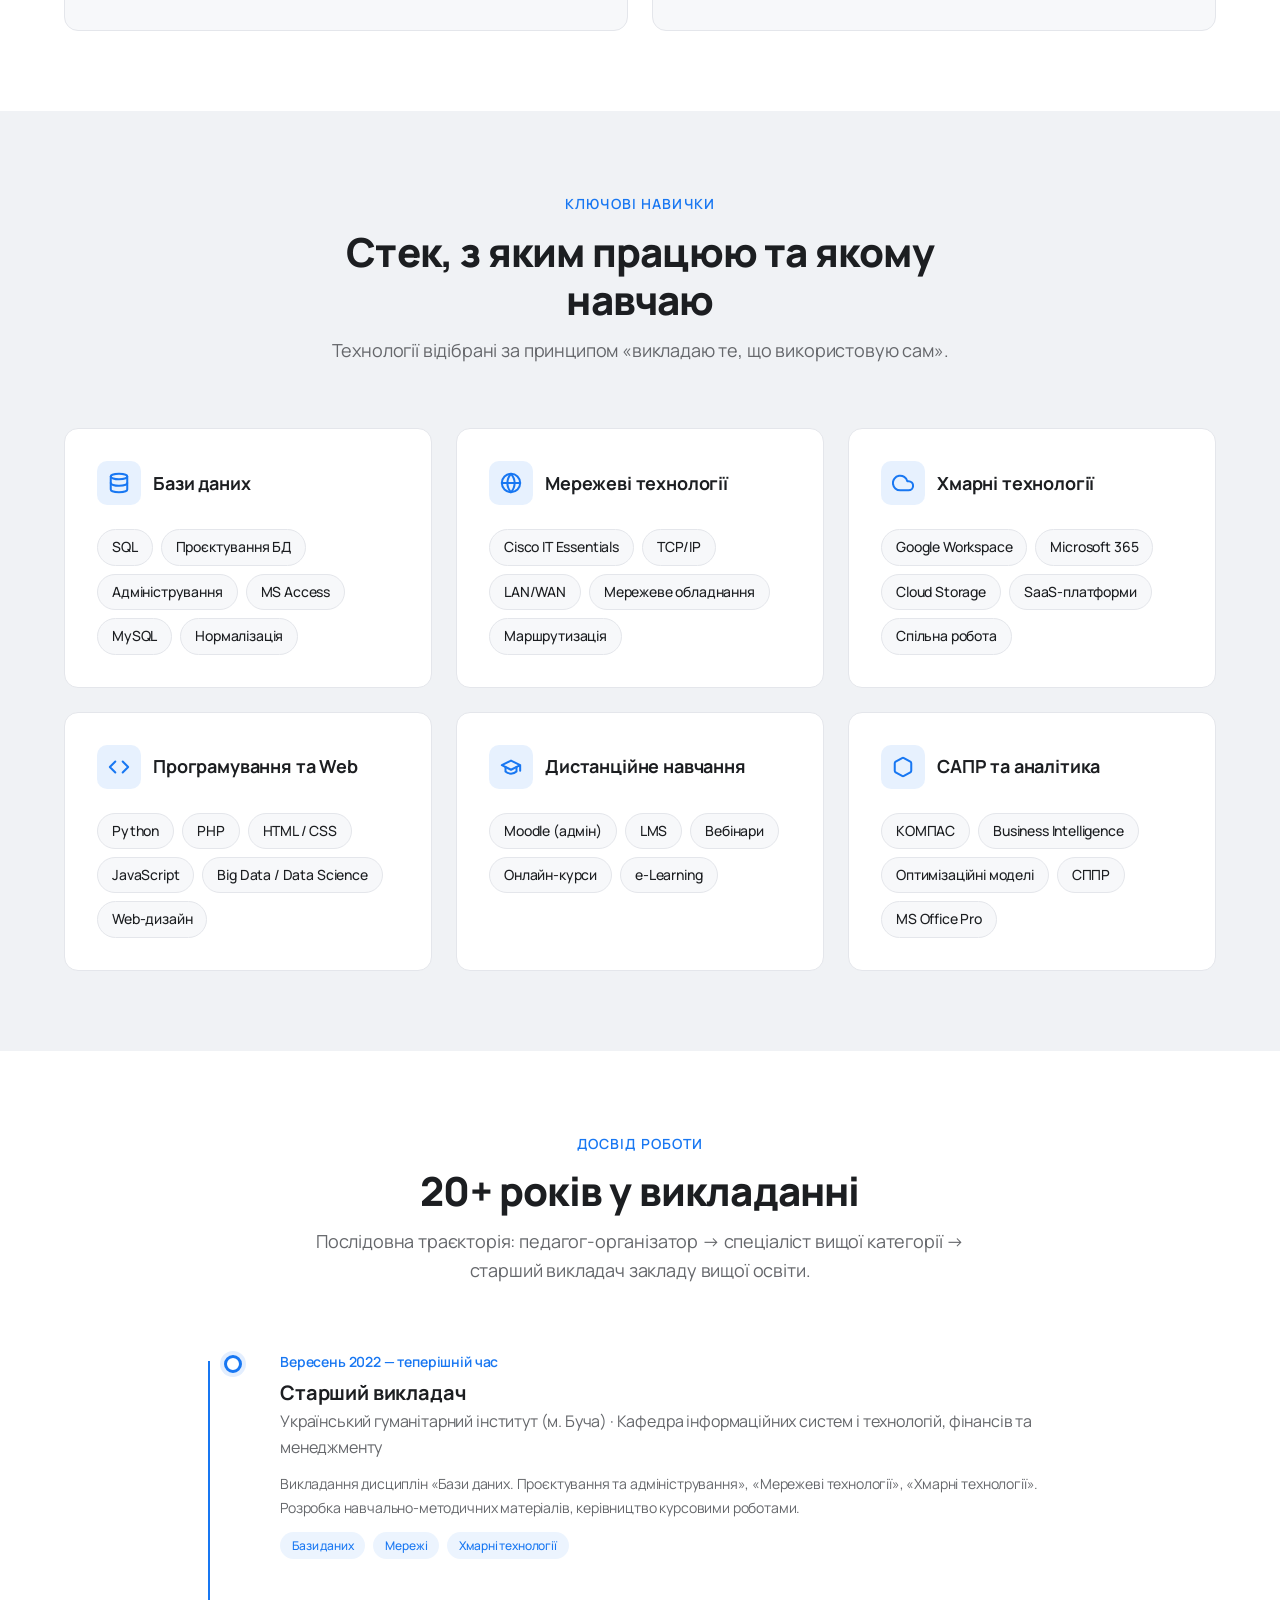
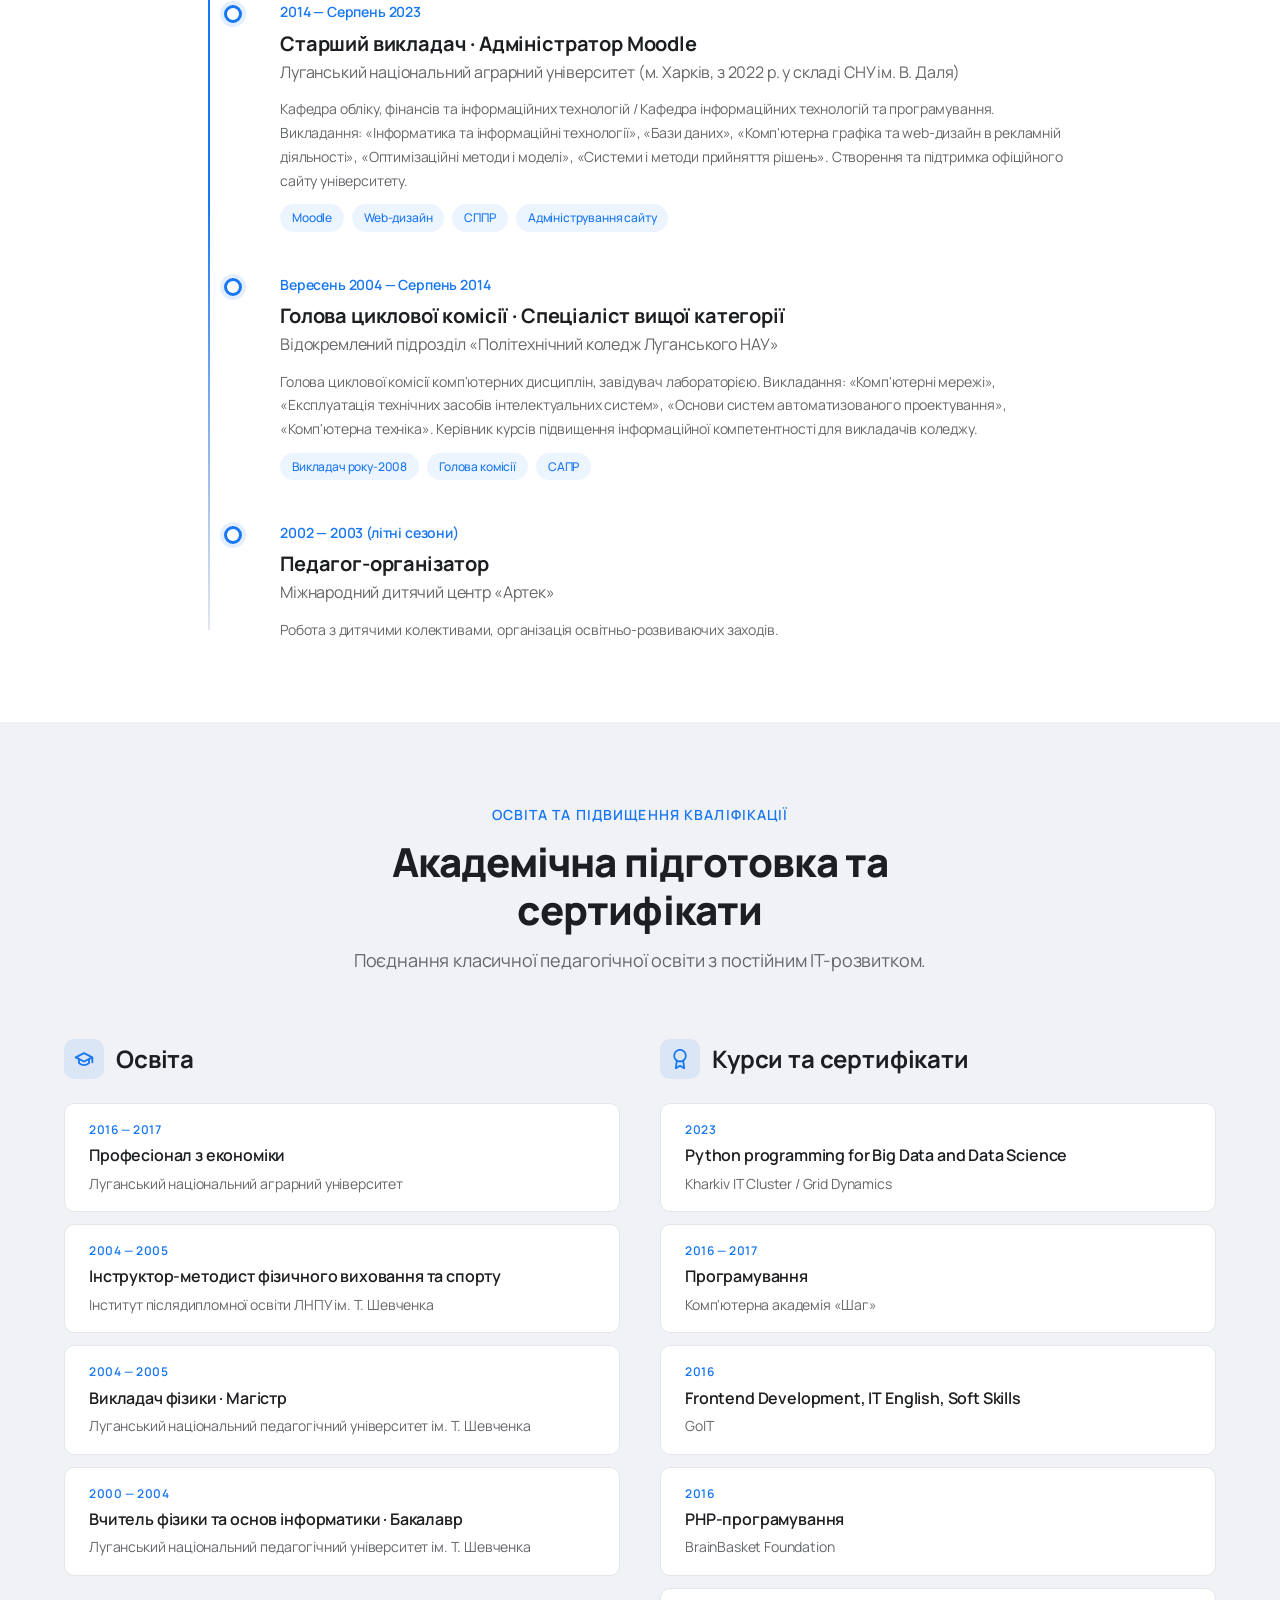
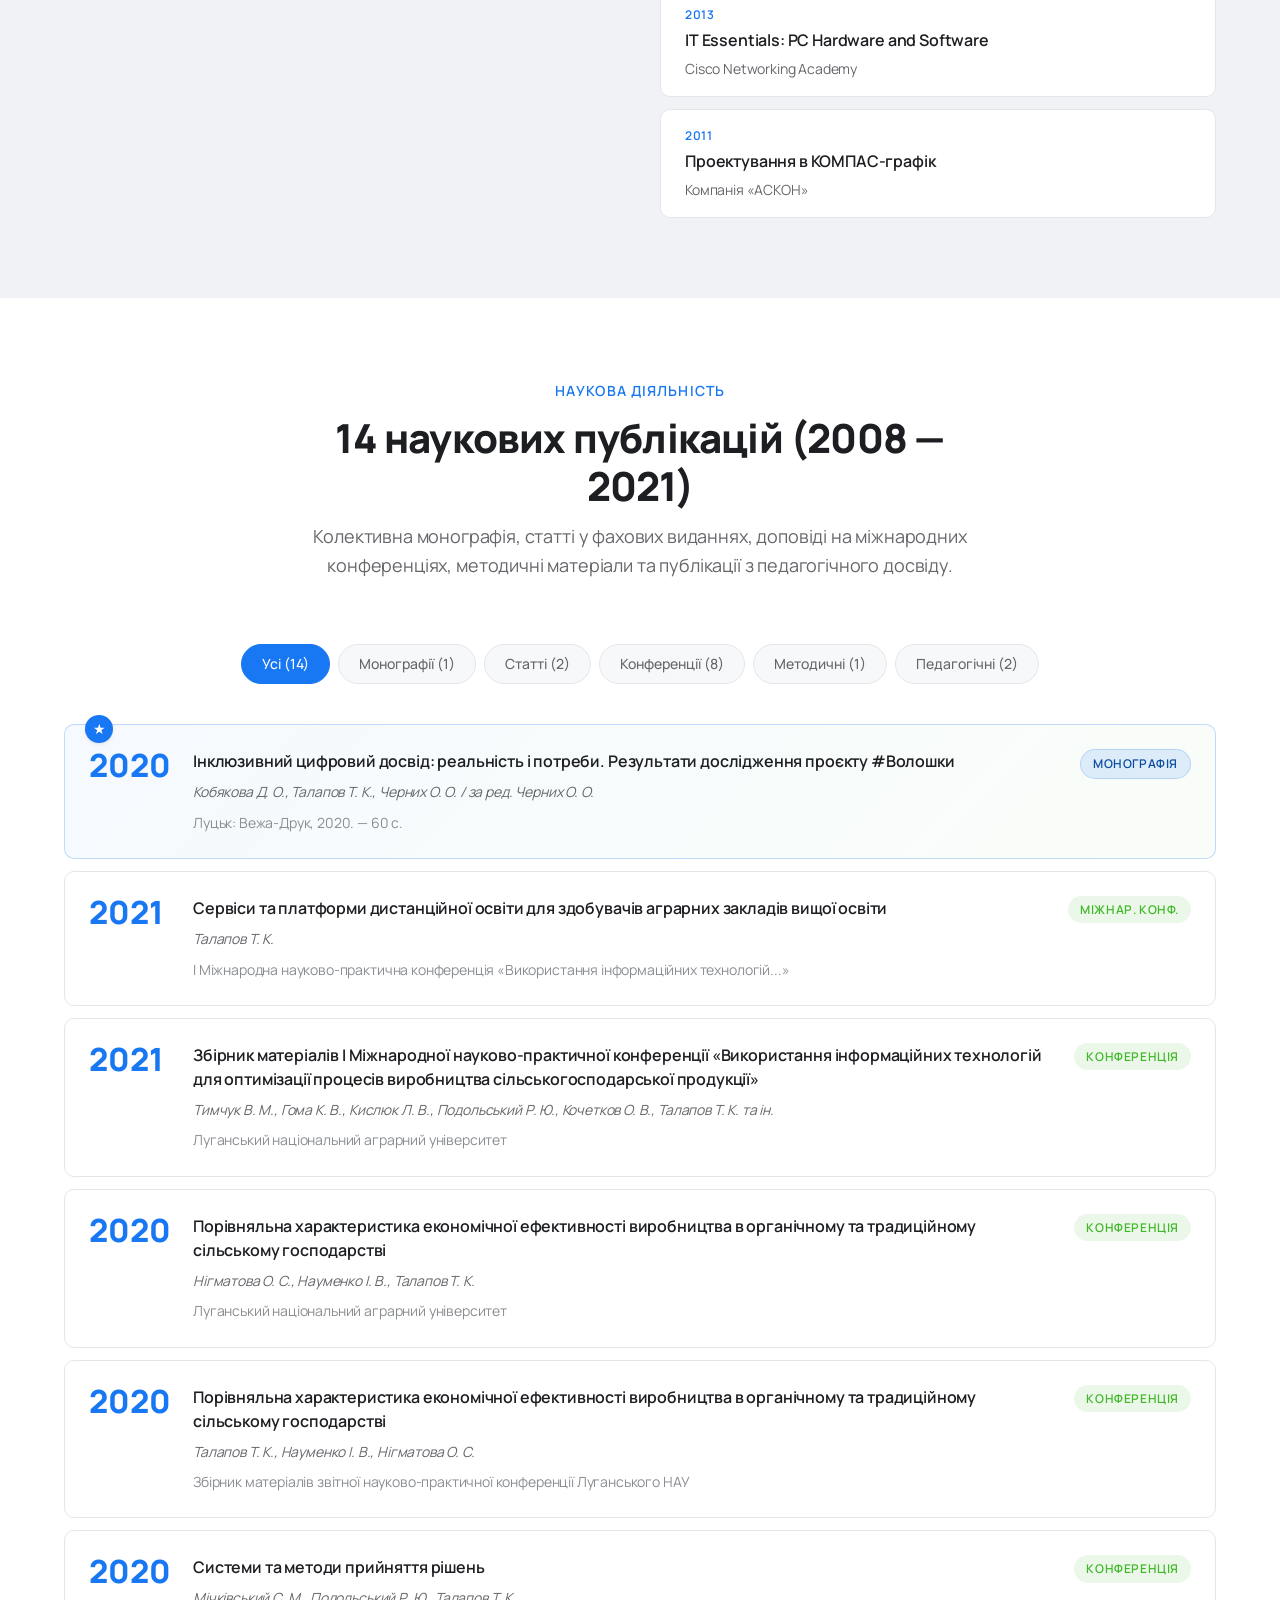
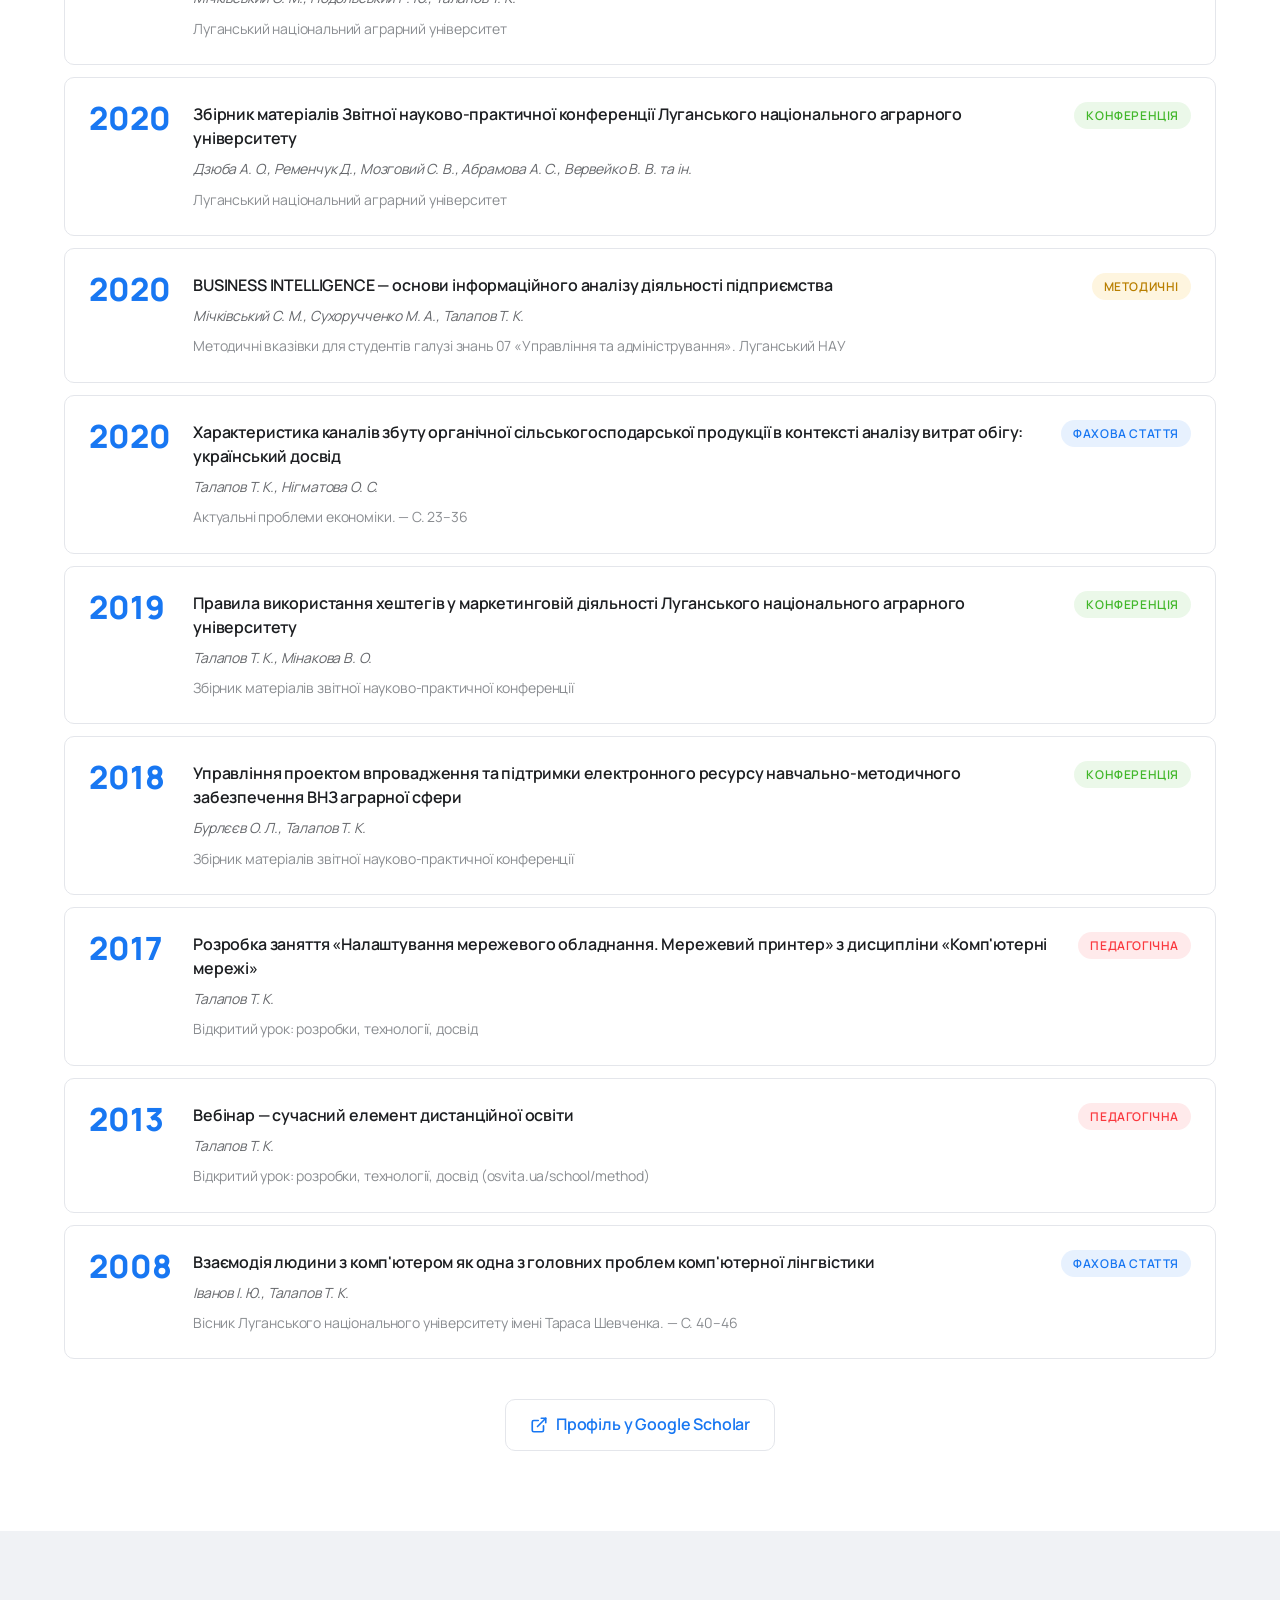
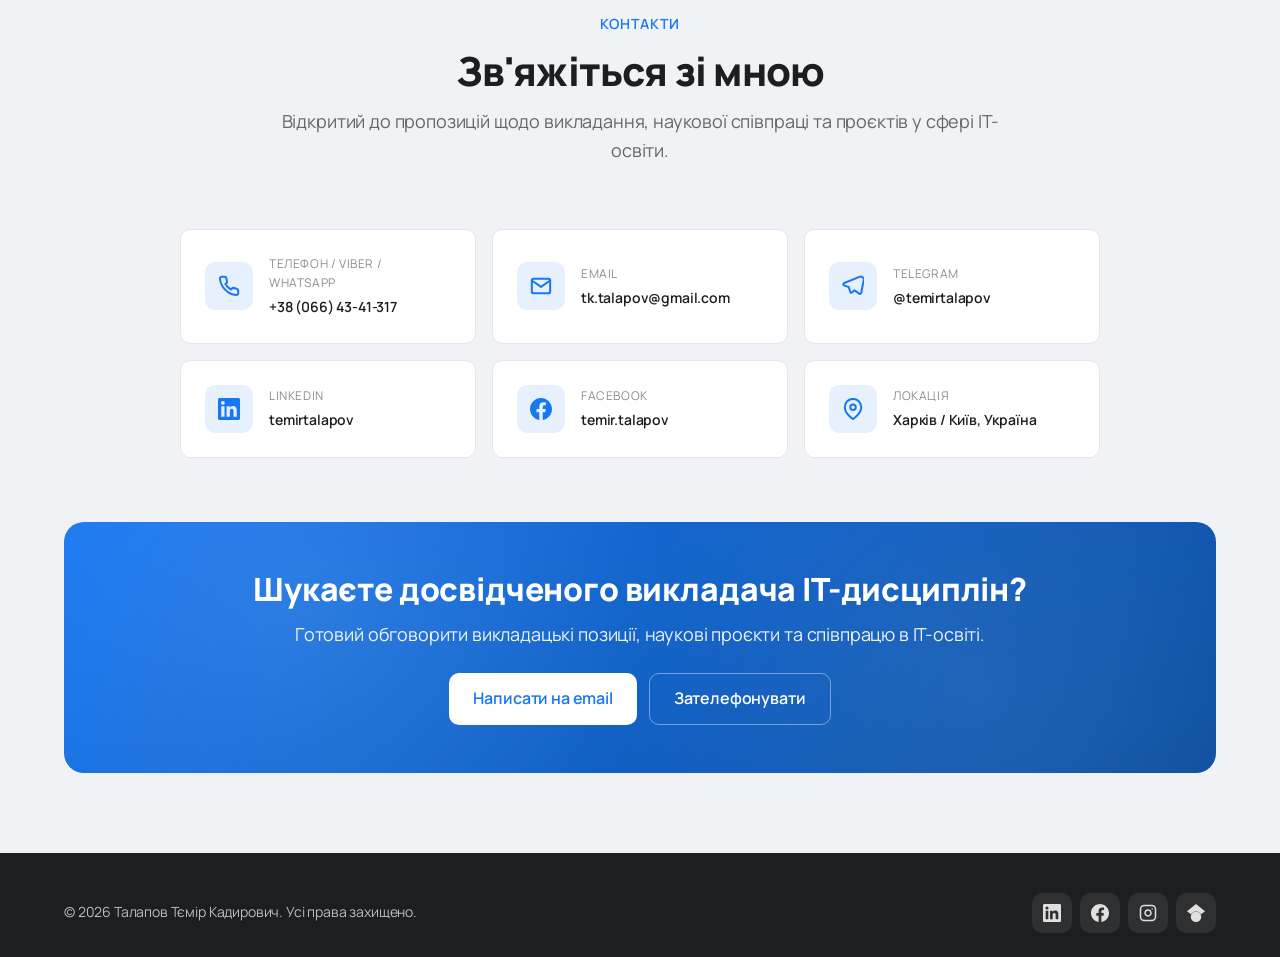
==== commit 78fe8c46: "Final update" ====
--- a/index.html
+++ b/index.html
@@ -152,11 +152,11 @@
                 <div class="hero__stat-label">років викладання</div>
               </div>
               <div class="hero__stat">
-                <div class="hero__stat-value">10+</div>
+                <div class="hero__stat-value" data-round-floor5>14</div>
                 <div class="hero__stat-label">наукових публікацій</div>
               </div>
               <div class="hero__stat">
-                <div class="hero__stat-value">15+</div>
+                <div class="hero__stat-value" data-round-floor5>15+</div>
                 <div class="hero__stat-label">дисциплін викладено</div>
               </div>
             </div>
--- a/css/style.css
+++ b/css/style.css
@@ -378,6 +378,8 @@
   color: var(--color-primary);
   line-height: 1;
   margin-bottom: var(--space-1);
+  font-variant-numeric: tabular-nums;
+  font-feature-settings: "tnum";
 }
 
 .hero__stat-label {
@@ -810,6 +812,39 @@
   box-shadow: var(--shadow-sm);
 }
 
+/* Featured publication (монографія) — візуально виділена */
+.pub-card--featured {
+  background: linear-gradient(
+    135deg,
+    rgba(24, 119, 242, 0.04),
+    rgba(66, 183, 42, 0.03)
+  );
+  border-color: rgba(24, 119, 242, 0.25);
+  position: relative;
+}
+
+.pub-card--featured::before {
+  content: "★";
+  position: absolute;
+  top: -10px;
+  left: 20px;
+  width: 28px;
+  height: 28px;
+  background-color: var(--color-primary);
+  color: white;
+  display: grid;
+  place-items: center;
+  border-radius: 50%;
+  font-size: 14px;
+  box-shadow: var(--shadow-sm);
+}
+
+.pub-card--featured:hover {
+  border-color: var(--color-primary);
+  box-shadow: var(--shadow-md);
+  transform: translateY(-2px);
+}
+
 .pub-card__year {
   font-size: var(--fs-2xl);
   font-weight: 800;
@@ -848,6 +883,12 @@
   text-transform: uppercase;
   letter-spacing: 0.05em;
   white-space: nowrap;
+}
+
+.pub-card__type--monograph {
+  background-color: rgba(24, 119, 242, 0.12);
+  color: var(--color-primary-dark);
+  border: 1px solid rgba(24, 119, 242, 0.2);
 }
 
 .pub-card__type--article {
